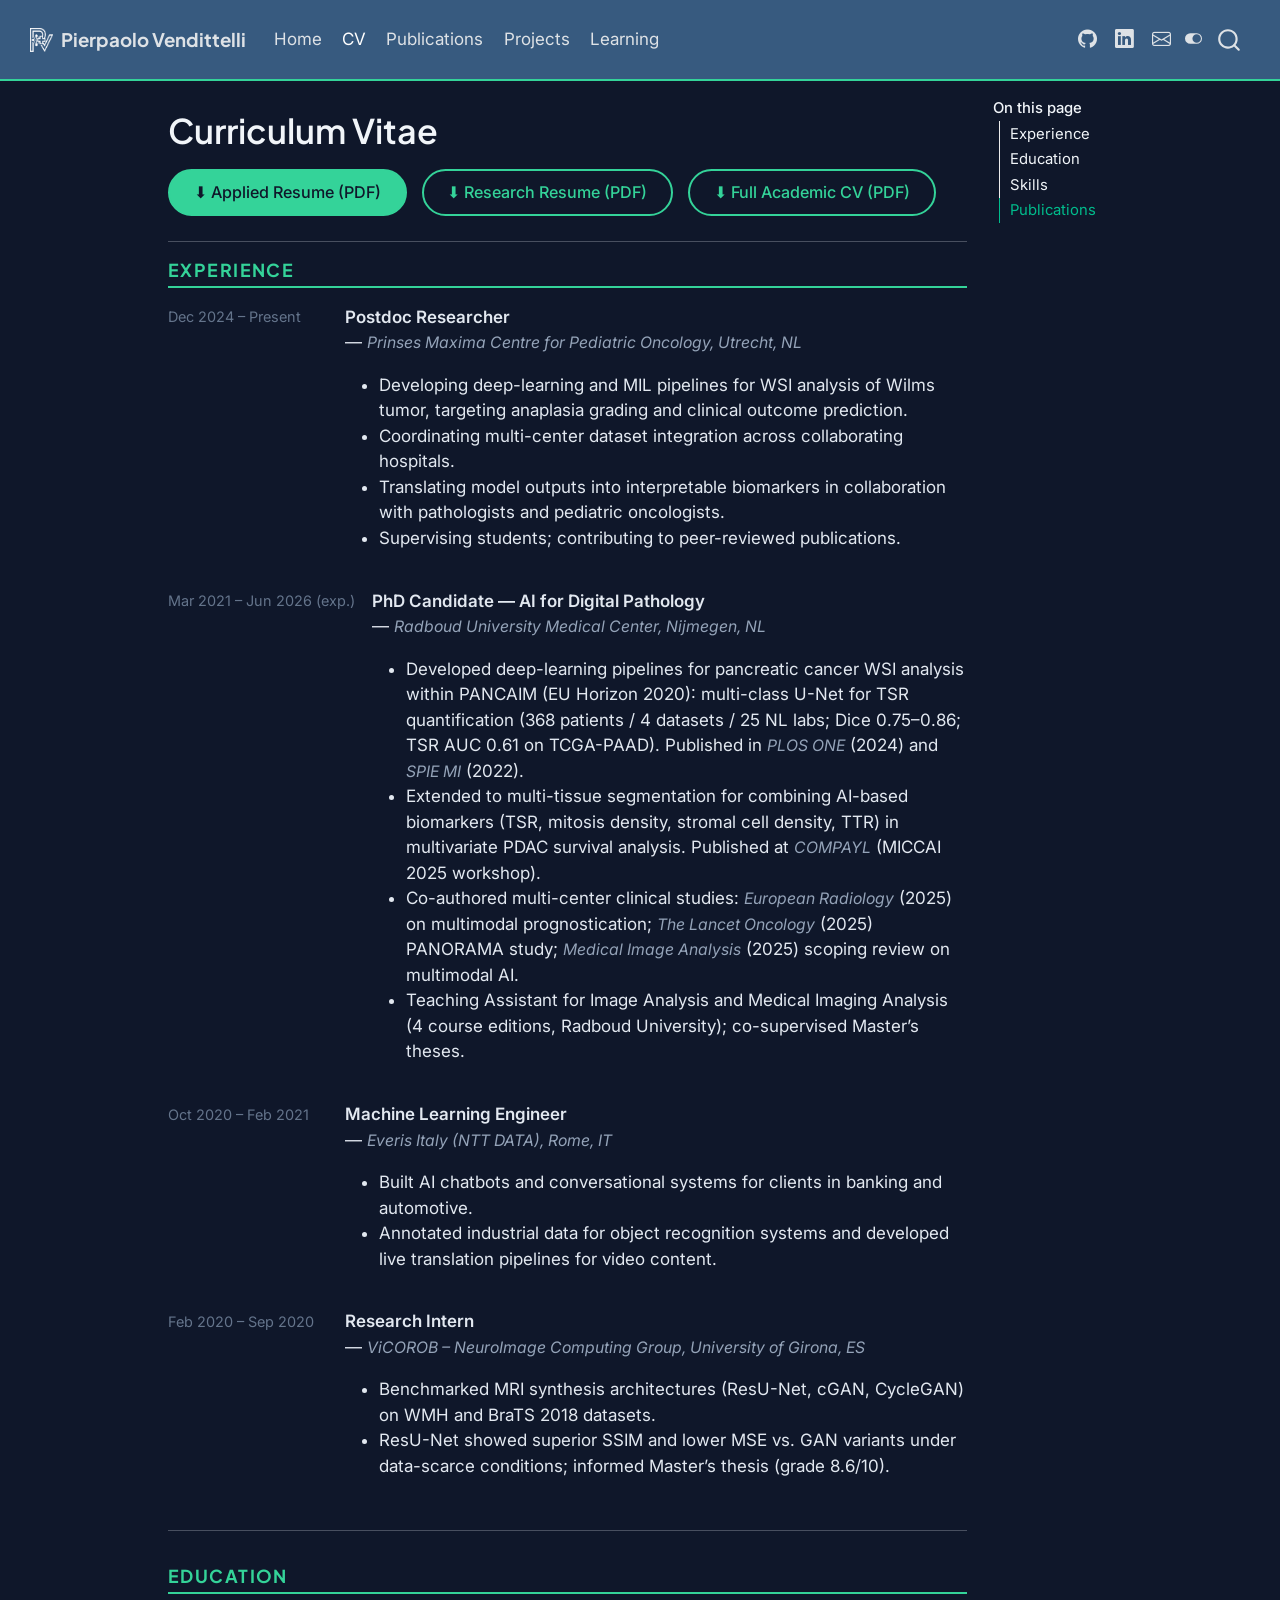
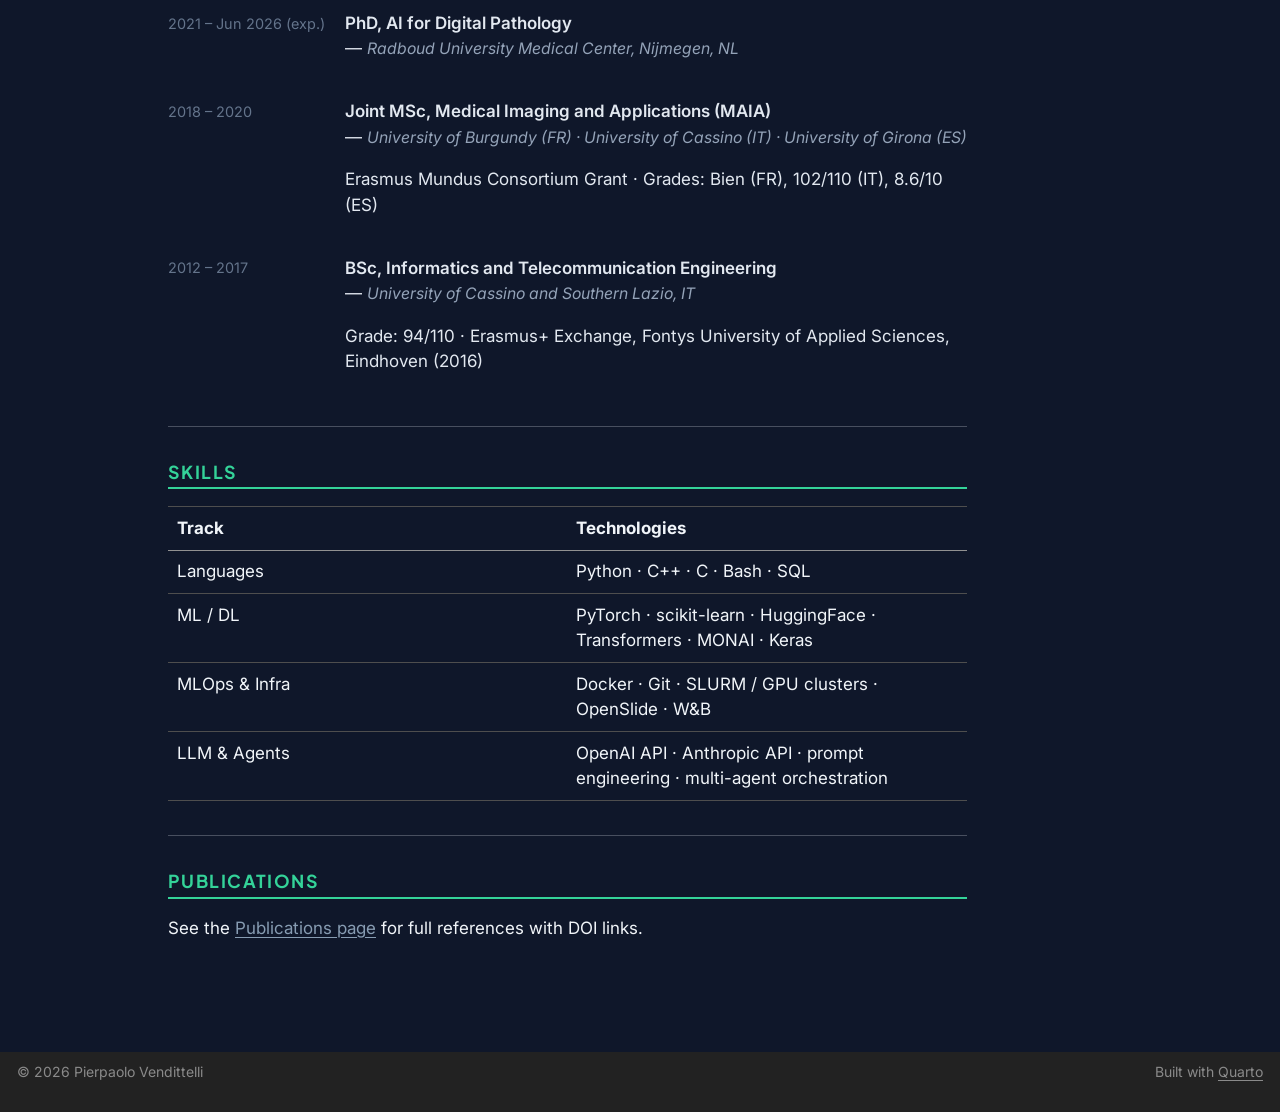
==== cv.html @ 23aa7e7b "Built site for gh-pages" ====
<!DOCTYPE html>
<html xmlns="http://www.w3.org/1999/xhtml" lang="en" xml:lang="en"><head>

<meta charset="utf-8">
<meta name="generator" content="quarto-1.9.37">

<meta name="viewport" content="width=device-width, initial-scale=1.0, user-scalable=yes">


<title>Curriculum Vitae – Pierpaolo Vendittelli</title>
<style>
/* Default styles provided by pandoc.
** See https://pandoc.org/MANUAL.html#variables-for-html for config info.
*/
code{white-space: pre-wrap;}
span.smallcaps{font-variant: small-caps;}
div.columns{display: flex; gap: min(4vw, 1.5em);}
div.column{flex: auto; overflow-x: auto;}
div.hanging-indent{margin-left: 1.5em; text-indent: -1.5em;}
ul.task-list{list-style: none;}
ul.task-list li input[type="checkbox"] {
  width: 0.8em;
  margin: 0 0.8em 0.2em -1em; /* quarto-specific, see https://github.com/quarto-dev/quarto-cli/issues/4556 */ 
  vertical-align: middle;
}
</style>


<script src="site_libs/quarto-nav/quarto-nav.js"></script>
<script src="site_libs/quarto-nav/headroom.min.js"></script>
<script src="site_libs/clipboard/clipboard.min.js"></script>
<script src="site_libs/quarto-search/autocomplete.umd.js"></script>
<script src="site_libs/quarto-search/fuse.min.js"></script>
<script src="site_libs/quarto-search/quarto-search.js"></script>
<meta name="quarto:offset" content="./">
<link href="./assets/logo.png" rel="icon" type="image/png">
<script src="site_libs/quarto-html/quarto.js" type="module"></script>
<script src="site_libs/quarto-html/tabsets/tabsets.js" type="module"></script>
<script src="site_libs/quarto-html/popper.min.js"></script>
<script src="site_libs/quarto-html/tippy.umd.min.js"></script>
<script src="site_libs/quarto-html/anchor.min.js"></script>
<link href="site_libs/quarto-html/tippy.css" rel="stylesheet">
<link href="site_libs/quarto-html/quarto-syntax-highlighting-7f8f88aac4f3542376d5c11b86a4c14d.css" rel="stylesheet" class="quarto-color-scheme" id="quarto-text-highlighting-styles">
<link href="site_libs/quarto-html/quarto-syntax-highlighting-dark-d0ae9245876894da5ac7e18953ecc5cc.css" rel="stylesheet" class="quarto-color-scheme quarto-color-alternate" id="quarto-text-highlighting-styles">
<link href="site_libs/quarto-html/quarto-syntax-highlighting-7f8f88aac4f3542376d5c11b86a4c14d.css" rel="stylesheet" class="quarto-color-scheme-extra" id="quarto-text-highlighting-styles">
<script src="site_libs/bootstrap/bootstrap.min.js"></script>
<link href="site_libs/bootstrap/bootstrap-icons.css" rel="stylesheet">
<link href="site_libs/bootstrap/bootstrap-4897d45d2f75ed4f519693be625836c5.min.css" rel="stylesheet" append-hash="true" class="quarto-color-scheme" id="quarto-bootstrap" data-mode="light">
<link href="site_libs/bootstrap/bootstrap-dark-e6ec55d50a8571276e9da61ff62941ed.min.css" rel="stylesheet" append-hash="true" class="quarto-color-scheme quarto-color-alternate" id="quarto-bootstrap" data-mode="dark">
<link href="site_libs/bootstrap/bootstrap-4897d45d2f75ed4f519693be625836c5.min.css" rel="stylesheet" append-hash="true" class="quarto-color-scheme-extra" id="quarto-bootstrap" data-mode="light">
<script id="quarto-search-options" type="application/json">{
  "location": "navbar",
  "copy-button": false,
  "collapse-after": 3,
  "panel-placement": "end",
  "type": "overlay",
  "limit": 50,
  "keyboard-shortcut": [
    "f",
    "/",
    "s"
  ],
  "show-item-context": false,
  "language": {
    "search-no-results-text": "No results",
    "search-matching-documents-text": "matching documents",
    "search-copy-link-title": "Copy link to search",
    "search-hide-matches-text": "Hide additional matches",
    "search-more-match-text": "more match in this document",
    "search-more-matches-text": "more matches in this document",
    "search-clear-button-title": "Clear",
    "search-text-placeholder": "",
    "search-detached-cancel-button-title": "Cancel",
    "search-submit-button-title": "Submit",
    "search-label": "Search"
  }
}</script>
<style>html{ scroll-behavior: smooth; }</style>
<link rel="preconnect" href="https://fonts.googleapis.com">
<link rel="preconnect" href="https://fonts.gstatic.com" crossorigin="">
<link href="https://fonts.googleapis.com/css2?family=Inter:wght@300;400;500;600&amp;family=Plus+Jakarta+Sans:wght@400;500;600;700&amp;family=Roboto+Mono:wght@400;500&amp;display=swap" rel="stylesheet">
<script>
(function () {
  var stored = localStorage.getItem('quarto-color-scheme');
  if (!stored) {
    localStorage.setItem('quarto-color-scheme', 'alternate');
  }
  if ((stored || 'alternate') === 'alternate') {
    document.documentElement.setAttribute('data-bs-theme', 'dark');
  }
})();
</script>


<link rel="stylesheet" href="styles.css">
</head>

<body class="nav-fixed quarto-light"><script id="quarto-html-before-body" type="application/javascript">
    const toggleBodyColorMode = (bsSheetEl) => {
      const mode = bsSheetEl.getAttribute("data-mode");
      const bodyEl = window.document.querySelector("body");
      if (mode === "dark") {
        bodyEl.classList.add("quarto-dark");
        bodyEl.classList.remove("quarto-light");
      } else {
        bodyEl.classList.add("quarto-light");
        bodyEl.classList.remove("quarto-dark");
      }
    }
    const toggleBodyColorPrimary = () => {
      const bsSheetEl = window.document.querySelector("link#quarto-bootstrap:not([rel=disabled-stylesheet])");
      if (bsSheetEl) {
        toggleBodyColorMode(bsSheetEl);
      }
    }
    const setColorSchemeToggle = (alternate) => {
      const toggles = window.document.querySelectorAll('.quarto-color-scheme-toggle');
      for (let i=0; i < toggles.length; i++) {
        const toggle = toggles[i];
        if (toggle) {
          if (alternate) {
            toggle.classList.add("alternate");
          } else {
            toggle.classList.remove("alternate");
          }
        }
      }
    };
    const toggleColorMode = (alternate) => {
      // Switch the stylesheets
      const primaryStylesheets = window.document.querySelectorAll('link.quarto-color-scheme:not(.quarto-color-alternate)');
      const alternateStylesheets = window.document.querySelectorAll('link.quarto-color-scheme.quarto-color-alternate');
      manageTransitions('#quarto-margin-sidebar .nav-link', false);
      if (alternate) {
        // note: dark is layered on light, we don't disable primary!
        enableStylesheet(alternateStylesheets);
        for (const sheetNode of alternateStylesheets) {
          if (sheetNode.id === "quarto-bootstrap") {
            toggleBodyColorMode(sheetNode);
          }
        }
      } else {
        disableStylesheet(alternateStylesheets);
        enableStylesheet(primaryStylesheets)
        toggleBodyColorPrimary();
      }
      manageTransitions('#quarto-margin-sidebar .nav-link', true);
      // Switch the toggles
      setColorSchemeToggle(alternate)
      // Hack to workaround the fact that safari doesn't
      // properly recolor the scrollbar when toggling (#1455)
      if (navigator.userAgent.indexOf('Safari') > 0 && navigator.userAgent.indexOf('Chrome') == -1) {
        manageTransitions("body", false);
        window.scrollTo(0, 1);
        setTimeout(() => {
          window.scrollTo(0, 0);
          manageTransitions("body", true);
        }, 40);
      }
    }
    const disableStylesheet = (stylesheets) => {
      for (let i=0; i < stylesheets.length; i++) {
        const stylesheet = stylesheets[i];
        stylesheet.rel = 'disabled-stylesheet';
      }
    }
    const enableStylesheet = (stylesheets) => {
      for (let i=0; i < stylesheets.length; i++) {
        const stylesheet = stylesheets[i];
        if(stylesheet.rel !== 'stylesheet') { // for Chrome, which will still FOUC without this check
          stylesheet.rel = 'stylesheet';
        }
      }
    }
    const manageTransitions = (selector, allowTransitions) => {
      const els = window.document.querySelectorAll(selector);
      for (let i=0; i < els.length; i++) {
        const el = els[i];
        if (allowTransitions) {
          el.classList.remove('notransition');
        } else {
          el.classList.add('notransition');
        }
      }
    }
    const isFileUrl = () => {
      return window.location.protocol === 'file:';
    }
    const hasAlternateSentinel = () => {
      let styleSentinel = getColorSchemeSentinel();
      if (styleSentinel !== null) {
        return styleSentinel === "alternate";
      } else {
        return false;
      }
    }
    const setStyleSentinel = (alternate) => {
      const value = alternate ? "alternate" : "default";
      if (!isFileUrl()) {
        window.localStorage.setItem("quarto-color-scheme", value);
      } else {
        localAlternateSentinel = value;
      }
    }
    const getColorSchemeSentinel = () => {
      if (!isFileUrl()) {
        const storageValue = window.localStorage.getItem("quarto-color-scheme");
        return storageValue != null ? storageValue : localAlternateSentinel;
      } else {
        return localAlternateSentinel;
      }
    }
    const toggleGiscusIfUsed = (isAlternate, darkModeDefault) => {
      const baseTheme = document.querySelector('#giscus-base-theme')?.value ?? 'light';
      const alternateTheme = document.querySelector('#giscus-alt-theme')?.value ?? 'dark';
      let newTheme = '';
      if(authorPrefersDark) {
        newTheme = isAlternate ? baseTheme : alternateTheme;
      } else {
        newTheme = isAlternate ? alternateTheme : baseTheme;
      }
      const changeGiscusTheme = () => {
        // From: https://github.com/giscus/giscus/issues/336
        const sendMessage = (message) => {
          const iframe = document.querySelector('iframe.giscus-frame');
          if (!iframe) return;
          iframe.contentWindow.postMessage({ giscus: message }, 'https://giscus.app');
        }
        sendMessage({
          setConfig: {
            theme: newTheme
          }
        });
      }
      const isGiscussLoaded = window.document.querySelector('iframe.giscus-frame') !== null;
      if (isGiscussLoaded) {
        changeGiscusTheme();
      }
    };
    const authorPrefersDark = false;
    const darkModeDefault = authorPrefersDark;
      document.querySelector('link#quarto-text-highlighting-styles.quarto-color-scheme-extra').rel = 'disabled-stylesheet';
      document.querySelector('link#quarto-bootstrap.quarto-color-scheme-extra').rel = 'disabled-stylesheet';
    let localAlternateSentinel = darkModeDefault ? 'alternate' : 'default';
    // Dark / light mode switch
    window.quartoToggleColorScheme = () => {
      // Read the current dark / light value
      let toAlternate = !hasAlternateSentinel();
      toggleColorMode(toAlternate);
      setStyleSentinel(toAlternate);
      toggleGiscusIfUsed(toAlternate, darkModeDefault);
      window.dispatchEvent(new Event('resize'));
    };
    // Switch to dark mode if need be
    if (hasAlternateSentinel()) {
      toggleColorMode(true);
    } else {
      toggleColorMode(false);
    }
  </script>

<div id="quarto-search-results"></div>
  <header id="quarto-header" class="headroom fixed-top">
    <nav class="navbar navbar-expand-lg " data-bs-theme="dark">
      <div class="navbar-container container-fluid">
      <div class="navbar-brand-container mx-auto">
    <a href="./index.html" class="navbar-brand navbar-brand-logo">
    <img src="./assets/logo.png" alt="" class="navbar-logo light-content">
    <img src="./assets/logo.png" alt="" class="navbar-logo dark-content">
    </a>
    <a class="navbar-brand" href="./index.html">
    <span class="navbar-title">Pierpaolo Vendittelli</span>
    </a>
  </div>
            <div id="quarto-search" class="" title="Search"></div>
          <button class="navbar-toggler" type="button" data-bs-toggle="collapse" data-bs-target="#navbarCollapse" aria-controls="navbarCollapse" role="menu" aria-expanded="false" aria-label="Toggle navigation" onclick="if (window.quartoToggleHeadroom) { window.quartoToggleHeadroom(); }">
  <span class="navbar-toggler-icon"></span>
</button>
          <div class="collapse navbar-collapse" id="navbarCollapse">
            <ul class="navbar-nav navbar-nav-scroll me-auto">
  <li class="nav-item">
    <a class="nav-link" href="./index.html"> 
<span class="menu-text">Home</span></a>
  </li>  
  <li class="nav-item">
    <a class="nav-link active" href="./cv.html" aria-current="page"> 
<span class="menu-text">CV</span></a>
  </li>  
  <li class="nav-item">
    <a class="nav-link" href="./publications.html"> 
<span class="menu-text">Publications</span></a>
  </li>  
  <li class="nav-item">
    <a class="nav-link" href="./projects.html"> 
<span class="menu-text">Projects</span></a>
  </li>  
  <li class="nav-item">
    <a class="nav-link" href="./learning.html"> 
<span class="menu-text">Learning</span></a>
  </li>  
</ul>
            <ul class="navbar-nav navbar-nav-scroll ms-auto">
  <li class="nav-item compact">
    <a class="nav-link" href="https://github.com/PierpaoloV"> <i class="bi bi-github" role="img" aria-label="GitHub">
</i> 
<span class="menu-text"></span></a>
  </li>  
  <li class="nav-item compact">
    <a class="nav-link" href="https://www.linkedin.com/in/pierpaolo-vendittelli-66258414a/"> <i class="bi bi-linkedin" role="img" aria-label="LinkedIn">
</i> 
<span class="menu-text"></span></a>
  </li>  
  <li class="nav-item compact">
    <a class="nav-link" href="mailto:pierpaolovendittelli.93@gmail.com"> <i class="bi bi-envelope" role="img" aria-label="Email">
</i> 
<span class="menu-text"></span></a>
  </li>  
</ul>
          </div> <!-- /navcollapse -->
            <div class="quarto-navbar-tools">
  <a href="" class="quarto-color-scheme-toggle quarto-navigation-tool  px-1" onclick="window.quartoToggleColorScheme(); return false;" title="Toggle dark mode"><i class="bi"></i></a>
</div>
      </div> <!-- /container-fluid -->
    </nav>
</header>
<!-- content -->
<div id="quarto-content" class="quarto-container page-columns page-rows-contents page-layout-article page-navbar">
<!-- sidebar -->
<!-- margin-sidebar -->
    <div id="quarto-margin-sidebar" class="sidebar margin-sidebar">
        <nav id="TOC" role="doc-toc" class="toc-active">
    <h2 id="toc-title">On this page</h2>
   
  <ul class="collapse">
  <li><a href="#experience" id="toc-experience" class="nav-link active" data-scroll-target="#experience">Experience</a></li>
  <li><a href="#education" id="toc-education" class="nav-link" data-scroll-target="#education">Education</a></li>
  <li><a href="#skills" id="toc-skills" class="nav-link" data-scroll-target="#skills">Skills</a></li>
  <li><a href="#publications" id="toc-publications" class="nav-link" data-scroll-target="#publications">Publications</a></li>
  </ul>
</nav>
    </div>
<!-- main -->
<main class="content" id="quarto-document-content">


<header id="title-block-header" class="quarto-title-block default">
<div class="quarto-title">
<h1 class="title">Curriculum Vitae</h1>
</div>



<div class="quarto-title-meta">

    
  
    
  </div>
  


</header>


<div style="margin-bottom:1.5rem;">
<p><a class="btn-primary-custom" href="https://github.com/PierpaoloV/cv/releases/latest/download/resume-applied.pdf" target="_blank">⬇ Applied Resume (PDF)</a> &nbsp; <a class="btn-secondary-custom" href="https://github.com/PierpaoloV/cv/releases/latest/download/resume-research.pdf" target="_blank">⬇ Research Resume (PDF)</a> &nbsp; <a class="btn-secondary-custom" href="https://github.com/PierpaoloV/cv/releases/latest/download/cv.pdf" target="_blank">⬇ Full Academic CV (PDF)</a></p>
</div>
<hr>
<section id="experience" class="level2 cv-section">
<h2 class="anchored" data-anchor-id="experience">Experience</h2>
<div class="cv-entry">
<div class="cv-date">
<p>Dec 2024 – Present</p>
</div>
<div class="cv-content">
<p><strong>Postdoc Researcher</strong> — <em>Prinses Maxima Centre for Pediatric Oncology, Utrecht, NL</em></p>
<ul>
<li>Developing deep-learning and MIL pipelines for WSI analysis of Wilms tumor, targeting anaplasia grading and clinical outcome prediction.</li>
<li>Coordinating multi-center dataset integration across collaborating hospitals.</li>
<li>Translating model outputs into interpretable biomarkers in collaboration with pathologists and pediatric oncologists.</li>
<li>Supervising students; contributing to peer-reviewed publications.</li>
</ul>
</div>
</div>
<div class="cv-entry">
<div class="cv-date">
<p>Mar 2021 – Jun 2026 (exp.)</p>
</div>
<div class="cv-content">
<p><strong>PhD Candidate — AI for Digital Pathology</strong> — <em>Radboud University Medical Center, Nijmegen, NL</em></p>
<ul>
<li>Developed deep-learning pipelines for pancreatic cancer WSI analysis within PANCAIM (EU Horizon 2020): multi-class U-Net for TSR quantification (368 patients / 4 datasets / 25 NL labs; Dice 0.75–0.86; TSR AUC 0.61 on TCGA-PAAD). Published in <em>PLOS ONE</em> (2024) and <em>SPIE MI</em> (2022).</li>
<li>Extended to multi-tissue segmentation for combining AI-based biomarkers (TSR, mitosis density, stromal cell density, TTR) in multivariate PDAC survival analysis. Published at <em>COMPAYL</em> (MICCAI 2025 workshop).</li>
<li>Co-authored multi-center clinical studies: <em>European Radiology</em> (2025) on multimodal prognostication; <em>The Lancet Oncology</em> (2025) PANORAMA study; <em>Medical Image Analysis</em> (2025) scoping review on multimodal AI.</li>
<li>Teaching Assistant for Image Analysis and Medical Imaging Analysis (4 course editions, Radboud University); co-supervised Master’s theses.</li>
</ul>
</div>
</div>
<div class="cv-entry">
<div class="cv-date">
<p>Oct 2020 – Feb 2021</p>
</div>
<div class="cv-content">
<p><strong>Machine Learning Engineer</strong> — <em>Everis Italy (NTT DATA), Rome, IT</em></p>
<ul>
<li>Built AI chatbots and conversational systems for clients in banking and automotive.</li>
<li>Annotated industrial data for object recognition systems and developed live translation pipelines for video content.</li>
</ul>
</div>
</div>
<div class="cv-entry">
<div class="cv-date">
<p>Feb 2020 – Sep 2020</p>
</div>
<div class="cv-content">
<p><strong>Research Intern</strong> — <em>ViCOROB – NeuroImage Computing Group, University of Girona, ES</em></p>
<ul>
<li>Benchmarked MRI synthesis architectures (ResU-Net, cGAN, CycleGAN) on WMH and BraTS 2018 datasets.</li>
<li>ResU-Net showed superior SSIM and lower MSE vs.&nbsp;GAN variants under data-scarce conditions; informed Master’s thesis (grade 8.6/10).</li>
</ul>
</div>
</div>
</section>
<hr>
<section id="education" class="level2 cv-section">
<h2 class="anchored" data-anchor-id="education">Education</h2>
<div class="cv-entry">
<div class="cv-date">
<p>2021 – Jun 2026 (exp.)</p>
</div>
<div class="cv-content">
<p><strong>PhD, AI for Digital Pathology</strong> — <em>Radboud University Medical Center, Nijmegen, NL</em></p>
</div>
</div>
<div class="cv-entry">
<div class="cv-date">
<p>2018 – 2020</p>
</div>
<div class="cv-content">
<p><strong>Joint MSc, Medical Imaging and Applications (MAIA)</strong> — <em>University of Burgundy (FR) · University of Cassino (IT) · University of Girona (ES)</em></p>
<p>Erasmus Mundus Consortium Grant · Grades: Bien (FR), 102/110 (IT), 8.6/10 (ES)</p>
</div>
</div>
<div class="cv-entry">
<div class="cv-date">
<p>2012 – 2017</p>
</div>
<div class="cv-content">
<p><strong>BSc, Informatics and Telecommunication Engineering</strong> — <em>University of Cassino and Southern Lazio, IT</em></p>
<p>Grade: 94/110 · Erasmus+ Exchange, Fontys University of Applied Sciences, Eindhoven (2016)</p>
</div>
</div>
</section>
<hr>
<section id="skills" class="level2 cv-section">
<h2 class="anchored" data-anchor-id="skills">Skills</h2>
<table class="caption-top table">
<colgroup>
<col style="width: 50%">
<col style="width: 50%">
</colgroup>
<thead>
<tr class="header">
<th>Track</th>
<th>Technologies</th>
</tr>
</thead>
<tbody>
<tr class="odd">
<td>Languages</td>
<td>Python · C++ · C · Bash · SQL</td>
</tr>
<tr class="even">
<td>ML / DL</td>
<td>PyTorch · scikit-learn · HuggingFace · Transformers · MONAI · Keras</td>
</tr>
<tr class="odd">
<td>MLOps &amp; Infra</td>
<td>Docker · Git · SLURM / GPU clusters · OpenSlide · W&amp;B</td>
</tr>
<tr class="even">
<td>LLM &amp; Agents</td>
<td>OpenAI API · Anthropic API · prompt engineering · multi-agent orchestration</td>
</tr>
</tbody>
</table>
</section>
<hr>
<section id="publications" class="level2 cv-section">
<h2 class="anchored" data-anchor-id="publications">Publications</h2>
<p>See the <a href="./publications.html">Publications page</a> for full references with DOI links.</p>
</section>



</main> <!-- /main -->
<script id="quarto-html-after-body" type="application/javascript">
  window.document.addEventListener("DOMContentLoaded", function (event) {
    // Ensure there is a toggle, if there isn't float one in the top right
    if (window.document.querySelector('.quarto-color-scheme-toggle') === null) {
      const a = window.document.createElement('a');
      a.classList.add('top-right');
      a.classList.add('quarto-color-scheme-toggle');
      a.href = "";
      a.onclick = function() { try { window.quartoToggleColorScheme(); } catch {} return false; };
      const i = window.document.createElement("i");
      i.classList.add('bi');
      a.appendChild(i);
      window.document.body.appendChild(a);
    }
    setColorSchemeToggle(hasAlternateSentinel())
    const icon = "";
    const anchorJS = new window.AnchorJS();
    anchorJS.options = {
      placement: 'right',
      icon: icon
    };
    anchorJS.add('.anchored');
    const isCodeAnnotation = (el) => {
      for (const clz of el.classList) {
        if (clz.startsWith('code-annotation-')) {                     
          return true;
        }
      }
      return false;
    }
    const onCopySuccess = function(e) {
      // button target
      const button = e.trigger;
      // don't keep focus
      button.blur();
      // flash "checked"
      button.classList.add('code-copy-button-checked');
      var currentTitle = button.getAttribute("title");
      button.setAttribute("title", "Copied!");
      let tooltip;
      if (window.bootstrap) {
        button.setAttribute("data-bs-toggle", "tooltip");
        button.setAttribute("data-bs-placement", "left");
        button.setAttribute("data-bs-title", "Copied!");
        tooltip = new bootstrap.Tooltip(button, 
          { trigger: "manual", 
            customClass: "code-copy-button-tooltip",
            offset: [0, -8]});
        tooltip.show();    
      }
      setTimeout(function() {
        if (tooltip) {
          tooltip.hide();
          button.removeAttribute("data-bs-title");
          button.removeAttribute("data-bs-toggle");
          button.removeAttribute("data-bs-placement");
        }
        button.setAttribute("title", currentTitle);
        button.classList.remove('code-copy-button-checked');
      }, 1000);
      // clear code selection
      e.clearSelection();
    }
    const getTextToCopy = function(trigger) {
      const outerScaffold = trigger.parentElement.cloneNode(true);
      const codeEl = outerScaffold.querySelector('code');
      for (const childEl of codeEl.children) {
        if (isCodeAnnotation(childEl)) {
          childEl.remove();
        }
      }
      return codeEl.innerText;
    }
    const clipboard = new window.ClipboardJS('.code-copy-button:not([data-in-quarto-modal])', {
      text: getTextToCopy
    });
    clipboard.on('success', onCopySuccess);
    if (window.document.getElementById('quarto-embedded-source-code-modal')) {
      const clipboardModal = new window.ClipboardJS('.code-copy-button[data-in-quarto-modal]', {
        text: getTextToCopy,
        container: window.document.getElementById('quarto-embedded-source-code-modal')
      });
      clipboardModal.on('success', onCopySuccess);
    }
      var localhostRegex = new RegExp(/^(?:http|https):\/\/localhost\:?[0-9]*\//);
      var mailtoRegex = new RegExp(/^mailto:/);
        var filterRegex = new RegExp("https:\/\/PierpaoloV\.github\.io\/");
      var isInternal = (href) => {
          return filterRegex.test(href) || localhostRegex.test(href) || mailtoRegex.test(href);
      }
      // Inspect non-navigation links and adorn them if external
     var links = window.document.querySelectorAll('a[href]:not(.nav-link):not(.navbar-brand):not(.toc-action):not(.sidebar-link):not(.sidebar-item-toggle):not(.pagination-link):not(.no-external):not([aria-hidden]):not(.dropdown-item):not(.quarto-navigation-tool):not(.about-link)');
      for (var i=0; i<links.length; i++) {
        const link = links[i];
        if (!isInternal(link.href)) {
          // undo the damage that might have been done by quarto-nav.js in the case of
          // links that we want to consider external
          if (link.dataset.originalHref !== undefined) {
            link.href = link.dataset.originalHref;
          }
            // target, if specified
            link.setAttribute("target", "_blank");
            if (link.getAttribute("rel") === null) {
              link.setAttribute("rel", "noopener");
            }
        }
      }
    function tippyHover(el, contentFn, onTriggerFn, onUntriggerFn) {
      const config = {
        allowHTML: true,
        maxWidth: 500,
        delay: 100,
        arrow: false,
        appendTo: function(el) {
            return el.parentElement;
        },
        interactive: true,
        interactiveBorder: 10,
        theme: 'quarto',
        placement: 'bottom-start',
      };
      if (contentFn) {
        config.content = contentFn;
      }
      if (onTriggerFn) {
        config.onTrigger = onTriggerFn;
      }
      if (onUntriggerFn) {
        config.onUntrigger = onUntriggerFn;
      }
      window.tippy(el, config); 
    }
    const noterefs = window.document.querySelectorAll('a[role="doc-noteref"]');
    for (var i=0; i<noterefs.length; i++) {
      const ref = noterefs[i];
      tippyHover(ref, function() {
        // use id or data attribute instead here
        let href = ref.getAttribute('data-footnote-href') || ref.getAttribute('href');
        try { href = new URL(href).hash; } catch {}
        const id = href.replace(/^#\/?/, "");
        const note = window.document.getElementById(id);
        if (note) {
          return note.innerHTML;
        } else {
          return "";
        }
      });
    }
    const xrefs = window.document.querySelectorAll('a.quarto-xref');
    const processXRef = (id, note) => {
      // Strip column container classes
      const stripColumnClz = (el) => {
        el.classList.remove("page-full", "page-columns");
        if (el.children) {
          for (const child of el.children) {
            stripColumnClz(child);
          }
        }
      }
      stripColumnClz(note)
      if (id === null || id.startsWith('sec-')) {
        // Special case sections, only their first couple elements
        const container = document.createElement("div");
        if (note.children && note.children.length > 2) {
          container.appendChild(note.children[0].cloneNode(true));
          for (let i = 1; i < note.children.length; i++) {
            const child = note.children[i];
            if (child.tagName === "P" && child.innerText === "") {
              continue;
            } else {
              container.appendChild(child.cloneNode(true));
              break;
            }
          }
          if (window.Quarto?.typesetMath) {
            window.Quarto.typesetMath(container);
          }
          return container.innerHTML
        } else {
          if (window.Quarto?.typesetMath) {
            window.Quarto.typesetMath(note);
          }
          return note.innerHTML;
        }
      } else {
        // Remove any anchor links if they are present
        const anchorLink = note.querySelector('a.anchorjs-link');
        if (anchorLink) {
          anchorLink.remove();
        }
        if (window.Quarto?.typesetMath) {
          window.Quarto.typesetMath(note);
        }
        if (note.classList.contains("callout")) {
          return note.outerHTML;
        } else {
          return note.innerHTML;
        }
      }
    }
    for (var i=0; i<xrefs.length; i++) {
      const xref = xrefs[i];
      tippyHover(xref, undefined, function(instance) {
        instance.disable();
        let url = xref.getAttribute('href');
        let hash = undefined; 
        if (url.startsWith('#')) {
          hash = url;
        } else {
          try { hash = new URL(url).hash; } catch {}
        }
        if (hash) {
          const id = hash.replace(/^#\/?/, "");
          const note = window.document.getElementById(id);
          if (note !== null) {
            try {
              const html = processXRef(id, note.cloneNode(true));
              instance.setContent(html);
            } finally {
              instance.enable();
              instance.show();
            }
          } else {
            // See if we can fetch this
            fetch(url.split('#')[0])
            .then(res => res.text())
            .then(html => {
              const parser = new DOMParser();
              const htmlDoc = parser.parseFromString(html, "text/html");
              const note = htmlDoc.getElementById(id);
              if (note !== null) {
                const html = processXRef(id, note);
                instance.setContent(html);
              } 
            }).finally(() => {
              instance.enable();
              instance.show();
            });
          }
        } else {
          // See if we can fetch a full url (with no hash to target)
          // This is a special case and we should probably do some content thinning / targeting
          fetch(url)
          .then(res => res.text())
          .then(html => {
            const parser = new DOMParser();
            const htmlDoc = parser.parseFromString(html, "text/html");
            const note = htmlDoc.querySelector('main.content');
            if (note !== null) {
              // This should only happen for chapter cross references
              // (since there is no id in the URL)
              // remove the first header
              if (note.children.length > 0 && note.children[0].tagName === "HEADER") {
                note.children[0].remove();
              }
              const html = processXRef(null, note);
              instance.setContent(html);
            } 
          }).finally(() => {
            instance.enable();
            instance.show();
          });
        }
      }, function(instance) {
      });
    }
        let selectedAnnoteEl;
        const selectorForAnnotation = ( cell, annotation) => {
          let cellAttr = 'data-code-cell="' + cell + '"';
          let lineAttr = 'data-code-annotation="' +  annotation + '"';
          const selector = 'span[' + cellAttr + '][' + lineAttr + ']';
          return selector;
        }
        const selectCodeLines = (annoteEl) => {
          const doc = window.document;
          const targetCell = annoteEl.getAttribute("data-target-cell");
          const targetAnnotation = annoteEl.getAttribute("data-target-annotation");
          const annoteSpan = window.document.querySelector(selectorForAnnotation(targetCell, targetAnnotation));
          const lines = annoteSpan.getAttribute("data-code-lines").split(",");
          const lineIds = lines.map((line) => {
            return targetCell + "-" + line;
          })
          let top = null;
          let height = null;
          let parent = null;
          if (lineIds.length > 0) {
              //compute the position of the single el (top and bottom and make a div)
              const el = window.document.getElementById(lineIds[0]);
              top = el.offsetTop;
              height = el.offsetHeight;
              parent = el.parentElement.parentElement;
            if (lineIds.length > 1) {
              const lastEl = window.document.getElementById(lineIds[lineIds.length - 1]);
              const bottom = lastEl.offsetTop + lastEl.offsetHeight;
              height = bottom - top;
            }
            if (top !== null && height !== null && parent !== null) {
              // cook up a div (if necessary) and position it 
              let div = window.document.getElementById("code-annotation-line-highlight");
              if (div === null) {
                div = window.document.createElement("div");
                div.setAttribute("id", "code-annotation-line-highlight");
                div.style.position = 'absolute';
                parent.appendChild(div);
              }
              div.style.top = top - 2 + "px";
              div.style.height = height + 4 + "px";
              div.style.left = 0;
              let gutterDiv = window.document.getElementById("code-annotation-line-highlight-gutter");
              if (gutterDiv === null) {
                gutterDiv = window.document.createElement("div");
                gutterDiv.setAttribute("id", "code-annotation-line-highlight-gutter");
                gutterDiv.style.position = 'absolute';
                const codeCell = window.document.getElementById(targetCell);
                const gutter = codeCell.querySelector('.code-annotation-gutter');
                gutter.appendChild(gutterDiv);
              }
              gutterDiv.style.top = top - 2 + "px";
              gutterDiv.style.height = height + 4 + "px";
            }
            selectedAnnoteEl = annoteEl;
          }
        };
        const unselectCodeLines = () => {
          const elementsIds = ["code-annotation-line-highlight", "code-annotation-line-highlight-gutter"];
          elementsIds.forEach((elId) => {
            const div = window.document.getElementById(elId);
            if (div) {
              div.remove();
            }
          });
          selectedAnnoteEl = undefined;
        };
          // Handle positioning of the toggle
      window.addEventListener(
        "resize",
        throttle(() => {
          elRect = undefined;
          if (selectedAnnoteEl) {
            selectCodeLines(selectedAnnoteEl);
          }
        }, 10)
      );
      function throttle(fn, ms) {
      let throttle = false;
      let timer;
        return (...args) => {
          if(!throttle) { // first call gets through
              fn.apply(this, args);
              throttle = true;
          } else { // all the others get throttled
              if(timer) clearTimeout(timer); // cancel #2
              timer = setTimeout(() => {
                fn.apply(this, args);
                timer = throttle = false;
              }, ms);
          }
        };
      }
        // Attach click handler to the DT
        const annoteDls = window.document.querySelectorAll('dt[data-target-cell]');
        for (const annoteDlNode of annoteDls) {
          annoteDlNode.addEventListener('click', (event) => {
            const clickedEl = event.target;
            if (clickedEl !== selectedAnnoteEl) {
              unselectCodeLines();
              const activeEl = window.document.querySelector('dt[data-target-cell].code-annotation-active');
              if (activeEl) {
                activeEl.classList.remove('code-annotation-active');
              }
              selectCodeLines(clickedEl);
              clickedEl.classList.add('code-annotation-active');
            } else {
              // Unselect the line
              unselectCodeLines();
              clickedEl.classList.remove('code-annotation-active');
            }
          });
        }
    const findCites = (el) => {
      const parentEl = el.parentElement;
      if (parentEl) {
        const cites = parentEl.dataset.cites;
        if (cites) {
          return {
            el,
            cites: cites.split(' ')
          };
        } else {
          return findCites(el.parentElement)
        }
      } else {
        return undefined;
      }
    };
    var bibliorefs = window.document.querySelectorAll('a[role="doc-biblioref"]');
    for (var i=0; i<bibliorefs.length; i++) {
      const ref = bibliorefs[i];
      const citeInfo = findCites(ref);
      if (citeInfo) {
        tippyHover(citeInfo.el, function() {
          var popup = window.document.createElement('div');
          citeInfo.cites.forEach(function(cite) {
            var citeDiv = window.document.createElement('div');
            citeDiv.classList.add('hanging-indent');
            citeDiv.classList.add('csl-entry');
            var biblioDiv = window.document.getElementById('ref-' + cite);
            if (biblioDiv) {
              citeDiv.innerHTML = biblioDiv.innerHTML;
            }
            popup.appendChild(citeDiv);
          });
          return popup.innerHTML;
        });
      }
    }
  });
  </script>
</div> <!-- /content -->
<footer class="footer">
  <div class="nav-footer">
    <div class="nav-footer-left">
<p>© 2026 Pierpaolo Vendittelli</p>
</div>   
    <div class="nav-footer-center">
      &nbsp;
    </div>
    <div class="nav-footer-right">
<p>Built with <a href="https://quarto.org">Quarto</a></p>
</div>
  </div>
</footer>




<script src="site_libs/quarto-html/zenscroll-min.js"></script>
</body></html>
---- site_libs/quarto-html/tippy.css ----
.tippy-box[data-animation=fade][data-state=hidden]{opacity:0}[data-tippy-root]{max-width:calc(100vw - 10px)}.tippy-box{position:relative;background-color:#333;color:#fff;border-radius:4px;font-size:14px;line-height:1.4;white-space:normal;outline:0;transition-property:transform,visibility,opacity}.tippy-box[data-placement^=top]>.tippy-arrow{bottom:0}.tippy-box[data-placement^=top]>.tippy-arrow:before{bottom:-7px;left:0;border-width:8px 8px 0;border-top-color:initial;transform-origin:center top}.tippy-box[data-placement^=bottom]>.tippy-arrow{top:0}.tippy-box[data-placement^=bottom]>.tippy-arrow:before{top:-7px;left:0;border-width:0 8px 8px;border-bottom-color:initial;transform-origin:center bottom}.tippy-box[data-placement^=left]>.tippy-arrow{right:0}.tippy-box[data-placement^=left]>.tippy-arrow:before{border-width:8px 0 8px 8px;border-left-color:initial;right:-7px;transform-origin:center left}.tippy-box[data-placement^=right]>.tippy-arrow{left:0}.tippy-box[data-placement^=right]>.tippy-arrow:before{left:-7px;border-width:8px 8px 8px 0;border-right-color:initial;transform-origin:center right}.tippy-box[data-inertia][data-state=visible]{transition-timing-function:cubic-bezier(.54,1.5,.38,1.11)}.tippy-arrow{width:16px;height:16px;color:#333}.tippy-arrow:before{content:"";position:absolute;border-color:transparent;border-style:solid}.tippy-content{position:relative;padding:5px 9px;z-index:1}
---- site_libs/quarto-html/quarto-syntax-highlighting-7f8f88aac4f3542376d5c11b86a4c14d.css ----
/* quarto syntax highlight colors */
:root {
  --quarto-hl-ot-color: #003B4F;
  --quarto-hl-at-color: #657422;
  --quarto-hl-ss-color: #20794D;
  --quarto-hl-an-color: #5E5E5E;
  --quarto-hl-fu-color: #4758AB;
  --quarto-hl-st-color: #20794D;
  --quarto-hl-cf-color: #003B4F;
  --quarto-hl-op-color: #5E5E5E;
  --quarto-hl-er-color: #AD0000;
  --quarto-hl-bn-color: #AD0000;
  --quarto-hl-al-color: #AD0000;
  --quarto-hl-va-color: #111111;
  --quarto-hl-bu-color: inherit;
  --quarto-hl-ex-color: inherit;
  --quarto-hl-pp-color: #AD0000;
  --quarto-hl-in-color: #5E5E5E;
  --quarto-hl-vs-color: #20794D;
  --quarto-hl-wa-color: #5E5E5E;
  --quarto-hl-do-color: #5E5E5E;
  --quarto-hl-im-color: #00769E;
  --quarto-hl-ch-color: #20794D;
  --quarto-hl-dt-color: #AD0000;
  --quarto-hl-fl-color: #AD0000;
  --quarto-hl-co-color: #5E5E5E;
  --quarto-hl-cv-color: #5E5E5E;
  --quarto-hl-cn-color: #8f5902;
  --quarto-hl-sc-color: #5E5E5E;
  --quarto-hl-dv-color: #AD0000;
  --quarto-hl-kw-color: #003B4F;
}

/* other quarto variables */
:root {
  --quarto-font-monospace: SFMono-Regular, Menlo, Monaco, Consolas, "Liberation Mono", "Courier New", monospace;
}

/* syntax highlight based on Pandoc's rules */
pre > code.sourceCode > span {
  color: #003B4F;
}

code.sourceCode > span {
  color: #003B4F;
}

div.sourceCode,
div.sourceCode pre.sourceCode {
  color: #003B4F;
}

/* Normal */
code span {
  color: #003B4F;
}

/* Alert */
code span.al {
  color: #AD0000;
  font-style: inherit;
}

/* Annotation */
code span.an {
  color: #5E5E5E;
  font-style: inherit;
}

/* Attribute */
code span.at {
  color: #657422;
  font-style: inherit;
}

/* BaseN */
code span.bn {
  color: #AD0000;
  font-style: inherit;
}

/* BuiltIn */
code span.bu {
  font-style: inherit;
}

/* ControlFlow */
code span.cf {
  color: #003B4F;
  font-weight: bold;
  font-style: inherit;
}

/* Char */
code span.ch {
  color: #20794D;
  font-style: inherit;
}

/* Constant */
code span.cn {
  color: #8f5902;
  font-style: inherit;
}

/* Comment */
code span.co {
  color: #5E5E5E;
  font-style: inherit;
}

/* CommentVar */
code span.cv {
  color: #5E5E5E;
  font-style: italic;
}

/* Documentation */
code span.do {
  color: #5E5E5E;
  font-style: italic;
}

/* DataType */
code span.dt {
  color: #AD0000;
  font-style: inherit;
}

/* DecVal */
code span.dv {
  color: #AD0000;
  font-style: inherit;
}

/* Error */
code span.er {
  color: #AD0000;
  font-style: inherit;
}

/* Extension */
code span.ex {
  font-style: inherit;
}

/* Float */
code span.fl {
  color: #AD0000;
  font-style: inherit;
}

/* Function */
code span.fu {
  color: #4758AB;
  font-style: inherit;
}

/* Import */
code span.im {
  color: #00769E;
  font-style: inherit;
}

/* Information */
code span.in {
  color: #5E5E5E;
  font-style: inherit;
}

/* Keyword */
code span.kw {
  color: #003B4F;
  font-weight: bold;
  font-style: inherit;
}

/* Operator */
code span.op {
  color: #5E5E5E;
  font-style: inherit;
}

/* Other */
code span.ot {
  color: #003B4F;
  font-style: inherit;
}

/* Preprocessor */
code span.pp {
  color: #AD0000;
  font-style: inherit;
}

/* SpecialChar */
code span.sc {
  color: #5E5E5E;
  font-style: inherit;
}

/* SpecialString */
code span.ss {
  color: #20794D;
  font-style: inherit;
}

/* String */
code span.st {
  color: #20794D;
  font-style: inherit;
}

/* Variable */
code span.va {
  color: #111111;
  font-style: inherit;
}

/* VerbatimString */
code span.vs {
  color: #20794D;
  font-style: inherit;
}

/* Warning */
code span.wa {
  color: #5E5E5E;
  font-style: italic;
}

.prevent-inlining {
  content: "</";
}

/*# sourceMappingURL=789ad8cd35626ba772517505b42a116e.css.map */
---- site_libs/quarto-html/quarto-syntax-highlighting-dark-d0ae9245876894da5ac7e18953ecc5cc.css ----
/* quarto syntax highlight colors */
:root {
  --quarto-hl-al-color: #f07178;
  --quarto-hl-an-color: #d4d0ab;
  --quarto-hl-at-color: #00e0e0;
  --quarto-hl-bn-color: #d4d0ab;
  --quarto-hl-bu-color: #abe338;
  --quarto-hl-ch-color: #abe338;
  --quarto-hl-co-color: #f8f8f2;
  --quarto-hl-cv-color: #ffd700;
  --quarto-hl-cn-color: #ffd700;
  --quarto-hl-cf-color: #ffa07a;
  --quarto-hl-dt-color: #ffa07a;
  --quarto-hl-dv-color: #d4d0ab;
  --quarto-hl-do-color: #f8f8f2;
  --quarto-hl-er-color: #f07178;
  --quarto-hl-ex-color: #00e0e0;
  --quarto-hl-fl-color: #d4d0ab;
  --quarto-hl-fu-color: #ffa07a;
  --quarto-hl-im-color: #abe338;
  --quarto-hl-in-color: #d4d0ab;
  --quarto-hl-kw-color: #ffa07a;
  --quarto-hl-op-color: #ffa07a;
  --quarto-hl-ot-color: #00e0e0;
  --quarto-hl-pp-color: #dcc6e0;
  --quarto-hl-re-color: #00e0e0;
  --quarto-hl-sc-color: #abe338;
  --quarto-hl-ss-color: #abe338;
  --quarto-hl-st-color: #abe338;
  --quarto-hl-va-color: #00e0e0;
  --quarto-hl-vs-color: #abe338;
  --quarto-hl-wa-color: #dcc6e0;
}

/* other quarto variables */
:root {
  --quarto-font-monospace: SFMono-Regular, Menlo, Monaco, Consolas, "Liberation Mono", "Courier New", monospace;
}

/* syntax highlight based on Pandoc's rules */
pre > code.sourceCode > span {
  color: #f8f8f2;
}

code.sourceCode > span {
  color: #f8f8f2;
}

div.sourceCode,
div.sourceCode pre.sourceCode {
  color: #f8f8f2;
}

/* Normal */
code span {
  color: #f8f8f2;
}

/* Alert */
code span.al {
  color: #f07178;
}

/* Annotation */
code span.an {
  color: #d4d0ab;
}

/* Attribute */
code span.at {
  color: #00e0e0;
}

/* BaseN */
code span.bn {
  color: #d4d0ab;
}

/* BuiltIn */
code span.bu {
  color: #abe338;
}

/* ControlFlow */
code span.cf {
  font-weight: bold;
  color: #ffa07a;
}

/* Char */
code span.ch {
  color: #abe338;
}

/* Constant */
code span.cn {
  color: #ffd700;
}

/* Comment */
code span.co {
  font-style: italic;
  color: #f8f8f2;
}

/* CommentVar */
code span.cv {
  color: #ffd700;
}

/* Documentation */
code span.do {
  color: #f8f8f2;
}

/* DataType */
code span.dt {
  color: #ffa07a;
}

/* DecVal */
code span.dv {
  color: #d4d0ab;
}

/* Error */
code span.er {
  color: #f07178;
  text-decoration: underline;
}

/* Extension */
code span.ex {
  font-weight: bold;
  color: #00e0e0;
}

/* Float */
code span.fl {
  color: #d4d0ab;
}

/* Function */
code span.fu {
  color: #ffa07a;
}

/* Import */
code span.im {
  color: #abe338;
}

/* Information */
code span.in {
  color: #d4d0ab;
}

/* Keyword */
code span.kw {
  font-weight: bold;
  color: #ffa07a;
}

/* Operator */
code span.op {
  color: #ffa07a;
}

/* Other */
code span.ot {
  color: #00e0e0;
}

/* Preprocessor */
code span.pp {
  color: #dcc6e0;
}

/* RegionMarker */
code span.re {
  background-color: #f8f8f2;
  color: #00e0e0;
}

/* SpecialChar */
code span.sc {
  color: #abe338;
}

/* SpecialString */
code span.ss {
  color: #abe338;
}

/* String */
code span.st {
  color: #abe338;
}

/* Variable */
code span.va {
  color: #00e0e0;
}

/* VerbatimString */
code span.vs {
  color: #abe338;
}

/* Warning */
code span.wa {
  color: #dcc6e0;
}

.prevent-inlining {
  content: "</";
}

/*# sourceMappingURL=e2dac9153eaf3c552d5043f9565d03d7.css.map */
---- site_libs/quarto-html/quarto-syntax-highlighting-7f8f88aac4f3542376d5c11b86a4c14d.css ----
/* quarto syntax highlight colors */
:root {
  --quarto-hl-ot-color: #003B4F;
  --quarto-hl-at-color: #657422;
  --quarto-hl-ss-color: #20794D;
  --quarto-hl-an-color: #5E5E5E;
  --quarto-hl-fu-color: #4758AB;
  --quarto-hl-st-color: #20794D;
  --quarto-hl-cf-color: #003B4F;
  --quarto-hl-op-color: #5E5E5E;
  --quarto-hl-er-color: #AD0000;
  --quarto-hl-bn-color: #AD0000;
  --quarto-hl-al-color: #AD0000;
  --quarto-hl-va-color: #111111;
  --quarto-hl-bu-color: inherit;
  --quarto-hl-ex-color: inherit;
  --quarto-hl-pp-color: #AD0000;
  --quarto-hl-in-color: #5E5E5E;
  --quarto-hl-vs-color: #20794D;
  --quarto-hl-wa-color: #5E5E5E;
  --quarto-hl-do-color: #5E5E5E;
  --quarto-hl-im-color: #00769E;
  --quarto-hl-ch-color: #20794D;
  --quarto-hl-dt-color: #AD0000;
  --quarto-hl-fl-color: #AD0000;
  --quarto-hl-co-color: #5E5E5E;
  --quarto-hl-cv-color: #5E5E5E;
  --quarto-hl-cn-color: #8f5902;
  --quarto-hl-sc-color: #5E5E5E;
  --quarto-hl-dv-color: #AD0000;
  --quarto-hl-kw-color: #003B4F;
}

/* other quarto variables */
:root {
  --quarto-font-monospace: SFMono-Regular, Menlo, Monaco, Consolas, "Liberation Mono", "Courier New", monospace;
}

/* syntax highlight based on Pandoc's rules */
pre > code.sourceCode > span {
  color: #003B4F;
}

code.sourceCode > span {
  color: #003B4F;
}

div.sourceCode,
div.sourceCode pre.sourceCode {
  color: #003B4F;
}

/* Normal */
code span {
  color: #003B4F;
}

/* Alert */
code span.al {
  color: #AD0000;
  font-style: inherit;
}

/* Annotation */
code span.an {
  color: #5E5E5E;
  font-style: inherit;
}

/* Attribute */
code span.at {
  color: #657422;
  font-style: inherit;
}

/* BaseN */
code span.bn {
  color: #AD0000;
  font-style: inherit;
}

/* BuiltIn */
code span.bu {
  font-style: inherit;
}

/* ControlFlow */
code span.cf {
  color: #003B4F;
  font-weight: bold;
  font-style: inherit;
}

/* Char */
code span.ch {
  color: #20794D;
  font-style: inherit;
}

/* Constant */
code span.cn {
  color: #8f5902;
  font-style: inherit;
}

/* Comment */
code span.co {
  color: #5E5E5E;
  font-style: inherit;
}

/* CommentVar */
code span.cv {
  color: #5E5E5E;
  font-style: italic;
}

/* Documentation */
code span.do {
  color: #5E5E5E;
  font-style: italic;
}

/* DataType */
code span.dt {
  color: #AD0000;
  font-style: inherit;
}

/* DecVal */
code span.dv {
  color: #AD0000;
  font-style: inherit;
}

/* Error */
code span.er {
  color: #AD0000;
  font-style: inherit;
}

/* Extension */
code span.ex {
  font-style: inherit;
}

/* Float */
code span.fl {
  color: #AD0000;
  font-style: inherit;
}

/* Function */
code span.fu {
  color: #4758AB;
  font-style: inherit;
}

/* Import */
code span.im {
  color: #00769E;
  font-style: inherit;
}

/* Information */
code span.in {
  color: #5E5E5E;
  font-style: inherit;
}

/* Keyword */
code span.kw {
  color: #003B4F;
  font-weight: bold;
  font-style: inherit;
}

/* Operator */
code span.op {
  color: #5E5E5E;
  font-style: inherit;
}

/* Other */
code span.ot {
  color: #003B4F;
  font-style: inherit;
}

/* Preprocessor */
code span.pp {
  color: #AD0000;
  font-style: inherit;
}

/* SpecialChar */
code span.sc {
  color: #5E5E5E;
  font-style: inherit;
}

/* SpecialString */
code span.ss {
  color: #20794D;
  font-style: inherit;
}

/* String */
code span.st {
  color: #20794D;
  font-style: inherit;
}

/* Variable */
code span.va {
  color: #111111;
  font-style: inherit;
}

/* VerbatimString */
code span.vs {
  color: #20794D;
  font-style: inherit;
}

/* Warning */
code span.wa {
  color: #5E5E5E;
  font-style: italic;
}

.prevent-inlining {
  content: "</";
}

/*# sourceMappingURL=789ad8cd35626ba772517505b42a116e.css.map */
---- styles.css ----
/* ─── Base typography ─────────────────────────────────────────────────────── */

body {
  font-family: 'Inter', sans-serif;
  font-weight: 400;
  color: #1e293b;
  overflow-x: hidden;
}

h1, h2, h3, h4, h5, h6 {
  font-family: 'Plus Jakarta Sans', sans-serif;
  font-weight: 600;
}

/* ─── Navbar ──────────────────────────────────────────────────────────────── */

.navbar {
  border-bottom: 2px solid #059669;
}

.navbar-brand {
  font-family: 'Plus Jakarta Sans', sans-serif;
  font-weight: 700;
  font-size: 1.1rem;
}

/* ─── Hero ────────────────────────────────────────────────────────────────── */

.hero {
  padding: 4rem 0 3rem;
  border-bottom: 1px solid #e2e8f0;
}

.hero h1 {
  font-size: 2.4rem;
  font-weight: 700;
  margin-bottom: 0.3rem;
  /* Static gradient on name */
  background: linear-gradient(135deg, #059669 0%, #0ea5e9 100%);
  -webkit-background-clip: text;
  -webkit-text-fill-color: transparent;
  background-clip: text;
  color: #059669; /* fallback for browsers without background-clip:text */
}

.hero .subtitle {
  font-size: 1.15rem;
  color: #059669;
  font-weight: 500;
  margin-bottom: 1rem;
}

.hero .location {
  color: #64748b;
  font-size: 0.95rem;
  margin-bottom: 1.5rem;
}

.hero p {
  font-size: 1.05rem;
  line-height: 1.75;
  max-width: 640px;
  color: #374151;
}

/* ─── Profile photo ───────────────────────────────────────────────────────── */

.profile-photo {
  width: 180px;
  height: 180px;
  border-radius: 50%;
  object-fit: cover;
  border: 3px solid #059669;
  box-shadow: 0 0 0 6px rgba(5, 150, 105, 0.12), 0 8px 24px rgba(0,0,0,0.1);
  display: block;
  margin: 0 auto;
  transition: transform 0.3s ease, box-shadow 0.3s ease;
}

.profile-photo:hover {
  transform: scale(1.04);
  box-shadow: 0 0 0 8px rgba(5, 150, 105, 0.2), 0 12px 32px rgba(0,0,0,0.15);
}

/* ─── CTA buttons (pill shape) ────────────────────────────────────────────── */

.cta-buttons {
  margin-top: 1.5rem;
  display: flex;
  gap: 0.75rem;
  flex-wrap: wrap;
}

.btn-primary-custom {
  background-color: #059669;
  color: white;
  padding: 0.55rem 1.4rem;
  border-radius: 999px;
  text-decoration: none;
  font-weight: 500;
  font-size: 0.95rem;
  border: 2px solid #059669;
  transition: all 0.2s ease;
  display: inline-block;
}

.btn-primary-custom:hover {
  background-color: #047857;
  border-color: #047857;
  color: white;
  text-decoration: none;
  transform: translateY(-2px);
  box-shadow: 0 6px 16px rgba(5, 150, 105, 0.35);
}

.btn-secondary-custom {
  background-color: transparent;
  color: #059669;
  padding: 0.55rem 1.4rem;
  border-radius: 999px;
  text-decoration: none;
  font-weight: 500;
  font-size: 0.95rem;
  border: 2px solid #059669;
  transition: all 0.2s ease;
  display: inline-block;
}

.btn-secondary-custom:hover {
  background-color: #059669;
  color: white;
  text-decoration: none;
  transform: translateY(-2px);
  box-shadow: 0 6px 16px rgba(5, 150, 105, 0.35);
}

/* ─── Section cards ───────────────────────────────────────────────────────── */

.section-card {
  background: #f8fafc;
  border-left: 4px solid #059669;
  border-radius: 10px;
  padding: 1.25rem 1.5rem;
  margin-bottom: 1.5rem;
  height: 100%;
  transition: transform 0.2s ease, box-shadow 0.2s ease;
}

.section-card:hover {
  transform: translateY(-3px);
  box-shadow: 0 8px 24px rgba(0,0,0,0.08);
}

.section-card h3 {
  margin-top: 0;
  font-size: 1.05rem;
  color: #059669;
}

/* ─── Skill badges ────────────────────────────────────────────────────────── */

.skill-badge {
  display: inline-block;
  background: #d1fae5;
  color: #065f46;
  border-radius: 6px;
  padding: 0.2rem 0.65rem;
  font-size: 0.82rem;
  font-family: 'Roboto Mono', monospace;
  font-weight: 500;
  margin: 0.2rem;
}

/* ─── Publication / project entries ──────────────────────────────────────── */

.pub-entry {
  border-bottom: 1px solid #e2e8f0;
  padding: 1.25rem 0;
}

.pub-entry:last-child {
  border-bottom: none;
}

.pub-venue {
  font-size: 0.82rem;
  color: #64748b;
  font-weight: 600;
  text-transform: uppercase;
  letter-spacing: 0.06em;
}

.pub-title {
  font-size: 1.05rem;
  font-weight: 600;
  margin: 0.3rem 0;
  color: #1e293b;
}

.pub-meta {
  font-size: 0.9rem;
  color: #475569;
  line-height: 1.6;
}

/* ─── CV page ─────────────────────────────────────────────────────────────── */

.cv-section {
  margin-bottom: 2rem;
}

.cv-section h2 {
  font-size: 1.05rem;
  font-weight: 700;
  text-transform: uppercase;
  letter-spacing: 0.08em;
  color: #059669;
  border-bottom: 2px solid #059669;
  padding-bottom: 0.3rem;
  margin-bottom: 1rem;
}

.cv-entry {
  display: flex;
  gap: 1rem;
  margin-bottom: 1.2rem;
}

.cv-date {
  min-width: 160px;
  color: #64748b;
  font-size: 0.85rem;
  padding-top: 0.1rem;
  flex-shrink: 0;
}

.cv-content strong {
  display: block;
  font-weight: 600;
}

.cv-content em {
  color: #475569;
  font-size: 0.93rem;
}

/* ═══════════════════════════════════════════════════════════════════════════
   DARK MODE  —  Triggered by data-bs-theme="dark" on <html> (Bootstrap 5.3)
   ═══════════════════════════════════════════════════════════════════════════ */

[data-bs-theme="dark"] {
  /* Override darkly's flat #222 with richer slate-900 */
  --bs-body-bg: #0f172a;
  --bs-body-color: #f1f5f9;
}

[data-bs-theme="dark"] body {
  background-color: #0f172a;
  color: #f1f5f9;
}

[data-bs-theme="dark"] .navbar {
  border-bottom-color: #34d399;
}

[data-bs-theme="dark"] .hero {
  border-bottom-color: #1e293b;
}

[data-bs-theme="dark"] .hero h1 {
  background: linear-gradient(135deg, #34d399 0%, #38bdf8 100%);
  -webkit-background-clip: text;
  -webkit-text-fill-color: transparent;
  background-clip: text;
  color: #34d399;
}

[data-bs-theme="dark"] .hero .subtitle {
  color: #34d399;
}

[data-bs-theme="dark"] .hero .location {
  color: #94a3b8;
}

[data-bs-theme="dark"] .hero p {
  color: #cbd5e1;
}

[data-bs-theme="dark"] .profile-photo {
  border-color: #34d399;
  box-shadow: 0 0 0 6px rgba(52, 211, 153, 0.15), 0 8px 24px rgba(0,0,0,0.4);
}

[data-bs-theme="dark"] .profile-photo:hover {
  box-shadow: 0 0 0 8px rgba(52, 211, 153, 0.22), 0 12px 32px rgba(0,0,0,0.5);
}

[data-bs-theme="dark"] .btn-primary-custom {
  background-color: #34d399;
  border-color: #34d399;
  color: #0f172a;
}

[data-bs-theme="dark"] .btn-primary-custom:hover {
  background-color: #10b981;
  border-color: #10b981;
  color: #0f172a;
  box-shadow: 0 6px 16px rgba(52, 211, 153, 0.4);
}

[data-bs-theme="dark"] .btn-secondary-custom {
  color: #34d399;
  border-color: #34d399;
  background-color: transparent;
}

[data-bs-theme="dark"] .btn-secondary-custom:hover {
  background-color: #34d399;
  color: #0f172a;
  box-shadow: 0 6px 16px rgba(52, 211, 153, 0.4);
}

/* Glassmorphism cards */
[data-bs-theme="dark"] .section-card {
  background: rgba(30, 41, 59, 0.55);
  backdrop-filter: blur(10px);
  -webkit-backdrop-filter: blur(10px);
  border-left: 4px solid #34d399;
  border-top: 1px solid rgba(52, 211, 153, 0.12);
  border-right: 1px solid rgba(52, 211, 153, 0.08);
  border-bottom: 1px solid rgba(52, 211, 153, 0.08);
  border-radius: 10px;
}

[data-bs-theme="dark"] .section-card:hover {
  background: rgba(30, 41, 59, 0.75);
  box-shadow: 0 8px 32px rgba(0,0,0,0.35);
}

[data-bs-theme="dark"] .section-card h3 {
  color: #34d399;
}

[data-bs-theme="dark"] .skill-badge {
  background: rgba(52, 211, 153, 0.1);
  color: #6ee7b7;
  border: 1px solid rgba(52, 211, 153, 0.2);
}

[data-bs-theme="dark"] .pub-entry {
  border-bottom-color: #1e293b;
}

[data-bs-theme="dark"] .pub-venue {
  color: #94a3b8;
}

[data-bs-theme="dark"] .pub-title {
  color: #f1f5f9;
}

[data-bs-theme="dark"] .pub-meta {
  color: #94a3b8;
}

[data-bs-theme="dark"] .cv-section h2 {
  color: #34d399;
  border-bottom-color: #34d399;
}

[data-bs-theme="dark"] .cv-date {
  color: #64748b;
}

[data-bs-theme="dark"] .cv-content {
  color: #e2e8f0;
}

[data-bs-theme="dark"] .cv-content em {
  color: #94a3b8;
}

/* ═══════════════════════════════════════════════════════════════════════════
   RESPONSIVE
   ═══════════════════════════════════════════════════════════════════════════ */

@media (max-width: 991px) {
  .hero h1 { font-size: 2rem; }
  .cv-date { min-width: 130px; }
}

@media (max-width: 767px) {
  body { overflow-x: hidden; }

  .hero {
    padding: 2rem 0 1.5rem;
    text-align: center;
  }

  .hero .col-md-4 {
    order: -1;
    margin-bottom: 1.5rem;
  }

  .hero p {
    max-width: 100%;
    margin-left: auto;
    margin-right: auto;
  }

  .cta-buttons { justify-content: center; }

  .hero h1 { font-size: 1.8rem; }
  .hero .subtitle { font-size: 1rem; }

  .profile-photo { width: 140px; height: 140px; }

  .section-card { margin-bottom: 1rem; }

  .cv-date { min-width: 0; font-size: 0.82rem; }
  .cv-entry { flex-direction: column; gap: 0.2rem; }

  .pub-title { font-size: 0.98rem; }

  .btn-primary-custom,
  .btn-secondary-custom {
    font-size: 0.88rem;
    padding: 0.45rem 1rem;
  }

  .skill-badge { font-size: 0.78rem; padding: 0.15rem 0.5rem; }
}

@media (max-width: 480px) {
  .hero h1 { font-size: 1.5rem; }
  .hero .subtitle { font-size: 0.95rem; }
  .hero .location { font-size: 0.85rem; }
  .profile-photo { width: 120px; height: 120px; }
  .pub-venue { font-size: 0.78rem; }
  .pub-meta { font-size: 0.85rem; }
  .navbar-brand { font-size: 0.95rem; }
}
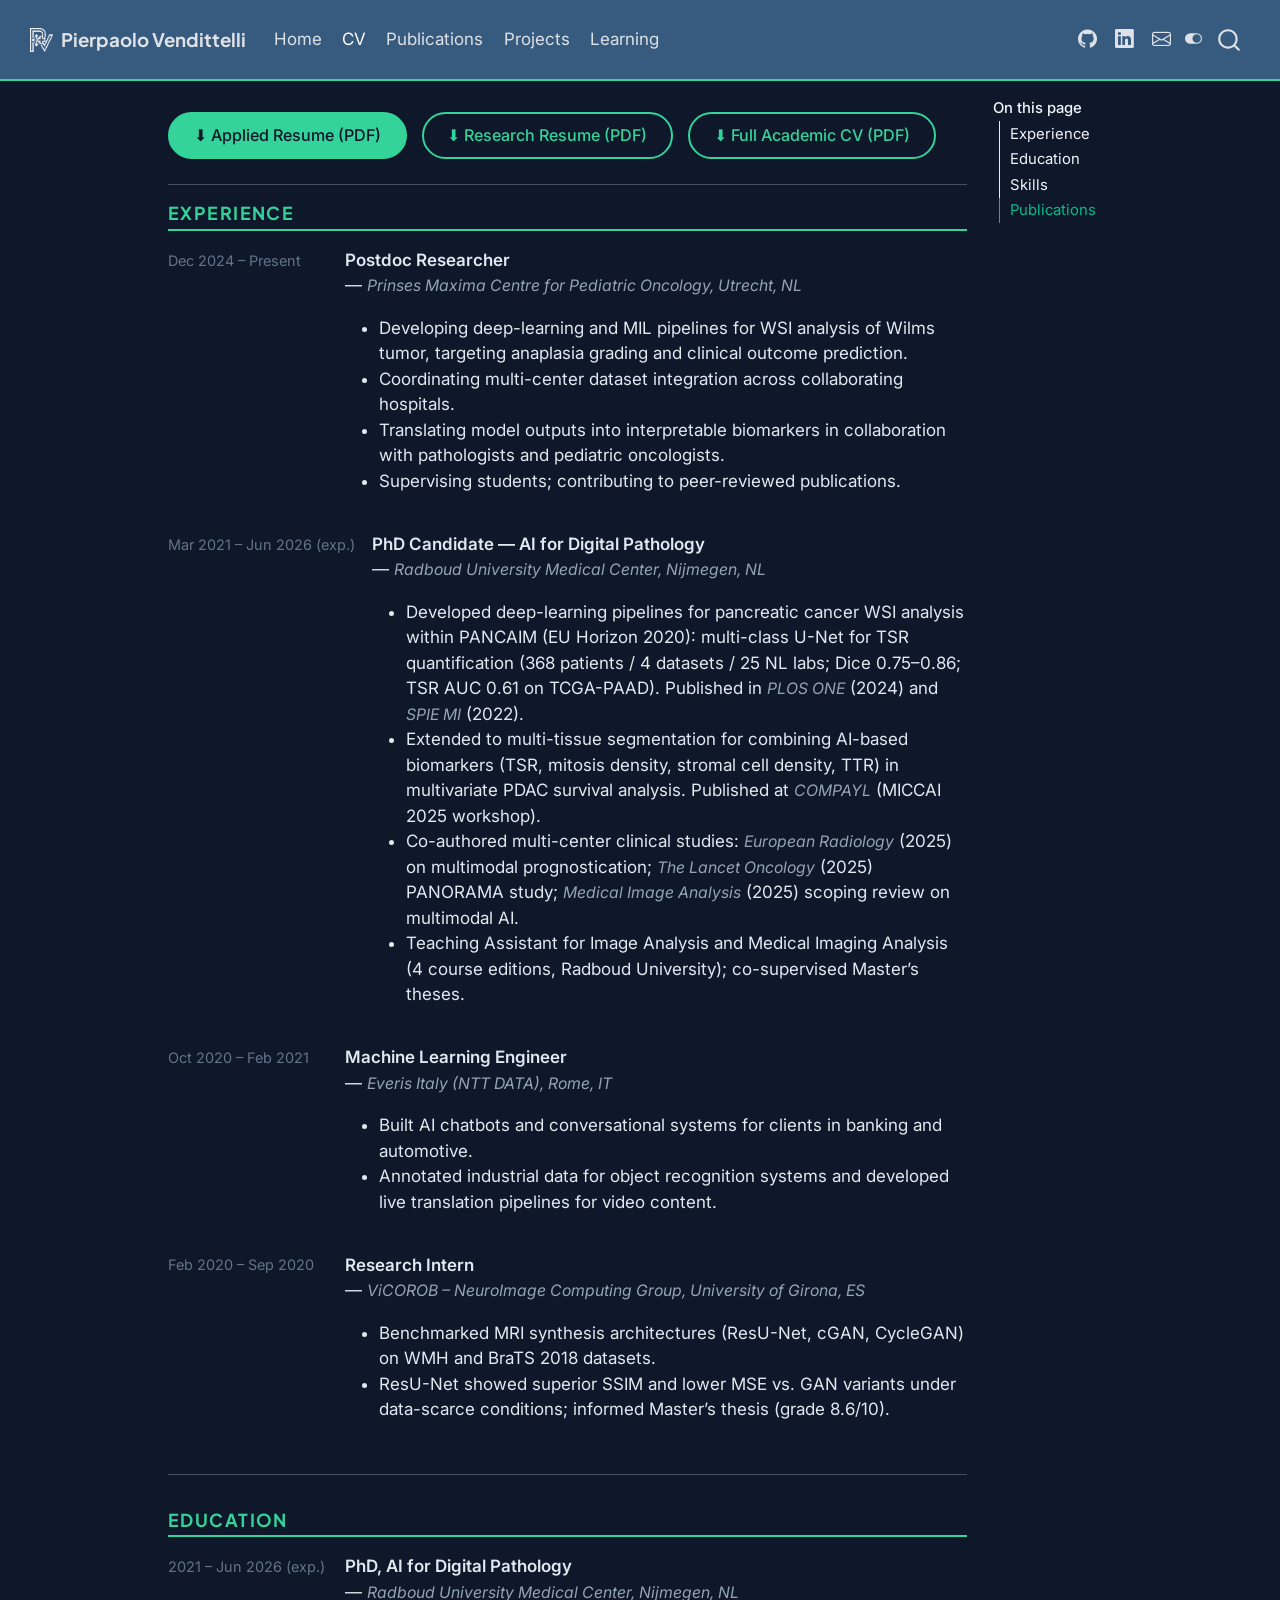
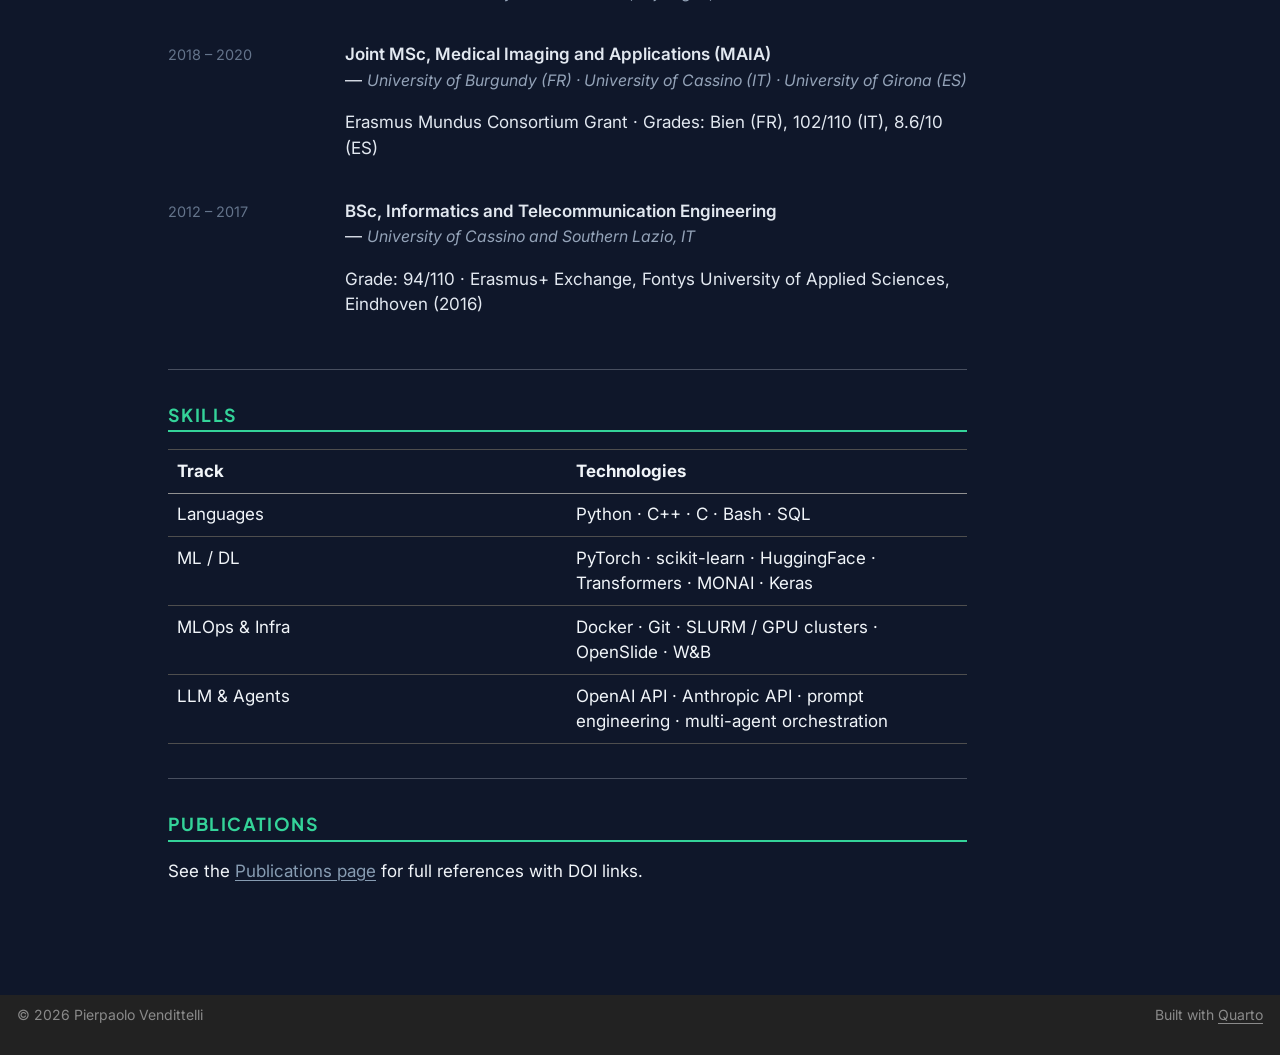
==== commit 8e93b95f: "Built site for gh-pages" ====
--- a/cv.html
+++ b/cv.html
@@ -75,6 +75,15 @@
     "search-label": "Search"
   }
 }</script>
+<script async="" src="https://www.googletagmanager.com/gtag/js?id=G-7EYEDKW974"></script>
+
+<script type="text/javascript">
+
+window.dataLayer = window.dataLayer || [];
+function gtag(){dataLayer.push(arguments);}
+gtag('js', new Date());
+gtag('config', 'G-7EYEDKW974', { 'anonymize_ip': true});
+</script>
 <style>html{ scroll-behavior: smooth; }</style>
 <link rel="preconnect" href="https://fonts.googleapis.com">
 <link rel="preconnect" href="https://fonts.gstatic.com" crossorigin="">
--- a/styles.css
+++ b/styles.css
@@ -24,23 +24,46 @@
   font-size: 1.1rem;
 }
 
+/* Hide the empty Quarto title block (title: "" in frontmatter) */
+.quarto-title-block {
+  display: none;
+}
+
 /* ─── Hero ────────────────────────────────────────────────────────────────── */
 
 .hero {
+  border-bottom: 1px solid #e2e8f0;
+}
+
+/* Flexbox two-column layout — avoids Quarto's section-wrapping issue */
+.hero-inner {
+  display: flex;
+  align-items: center;
+  gap: 3rem;
   padding: 4rem 0 3rem;
-  border-bottom: 1px solid #e2e8f0;
-}
-
-.hero h1 {
+}
+
+.hero-text {
+  flex: 1;
+  min-width: 0;
+}
+
+.hero-photo {
+  flex-shrink: 0;
+  text-align: center;
+}
+
+.hero-name {
+  font-family: 'Plus Jakarta Sans', sans-serif;
   font-size: 2.4rem;
   font-weight: 700;
-  margin-bottom: 0.3rem;
-  /* Static gradient on name */
+  line-height: 1.15;
+  margin-bottom: 0.4rem;
   background: linear-gradient(135deg, #059669 0%, #0ea5e9 100%);
   -webkit-background-clip: text;
   -webkit-text-fill-color: transparent;
   background-clip: text;
-  color: #059669; /* fallback for browsers without background-clip:text */
+  color: #059669;
 }
 
 .hero .subtitle {
@@ -59,7 +82,6 @@
 .hero p {
   font-size: 1.05rem;
   line-height: 1.75;
-  max-width: 640px;
   color: #374151;
 }
 
@@ -267,7 +289,7 @@
   border-bottom-color: #1e293b;
 }
 
-[data-bs-theme="dark"] .hero h1 {
+[data-bs-theme="dark"] .hero-name {
   background: linear-gradient(135deg, #34d399 0%, #38bdf8 100%);
   -webkit-background-clip: text;
   -webkit-text-fill-color: transparent;
@@ -386,32 +408,26 @@
    ═══════════════════════════════════════════════════════════════════════════ */
 
 @media (max-width: 991px) {
-  .hero h1 { font-size: 2rem; }
+  .hero-name { font-size: 2rem; }
   .cv-date { min-width: 130px; }
 }
 
 @media (max-width: 767px) {
   body { overflow-x: hidden; }
 
-  .hero {
+  .hero-inner {
+    flex-direction: column;
     padding: 2rem 0 1.5rem;
+    gap: 1.5rem;
     text-align: center;
   }
 
-  .hero .col-md-4 {
-    order: -1;
-    margin-bottom: 1.5rem;
-  }
-
-  .hero p {
-    max-width: 100%;
-    margin-left: auto;
-    margin-right: auto;
-  }
+  /* Photo first on mobile */
+  .hero-photo { order: -1; }
 
   .cta-buttons { justify-content: center; }
 
-  .hero h1 { font-size: 1.8rem; }
+  .hero-name { font-size: 1.8rem; }
   .hero .subtitle { font-size: 1rem; }
 
   .profile-photo { width: 140px; height: 140px; }
@@ -433,7 +449,7 @@
 }
 
 @media (max-width: 480px) {
-  .hero h1 { font-size: 1.5rem; }
+  .hero-name { font-size: 1.5rem; }
   .hero .subtitle { font-size: 0.95rem; }
   .hero .location { font-size: 0.85rem; }
   .profile-photo { width: 120px; height: 120px; }
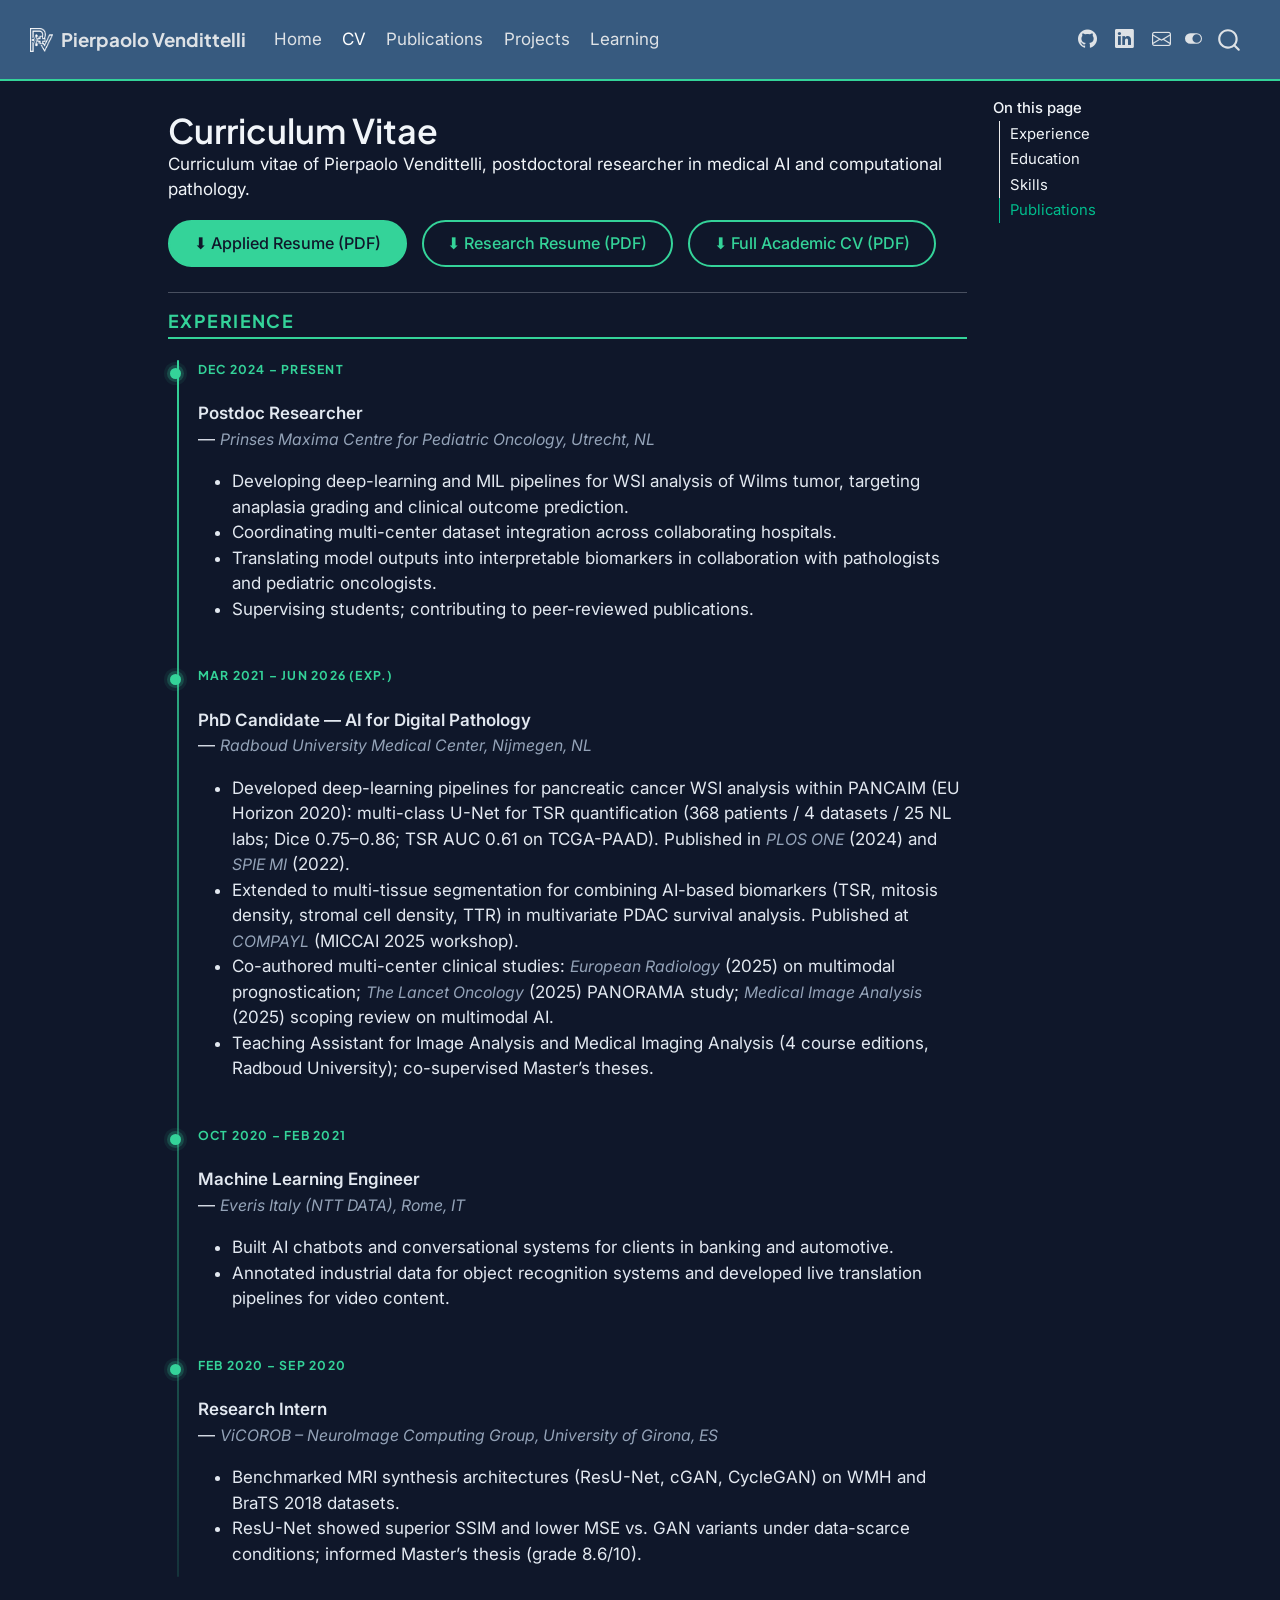
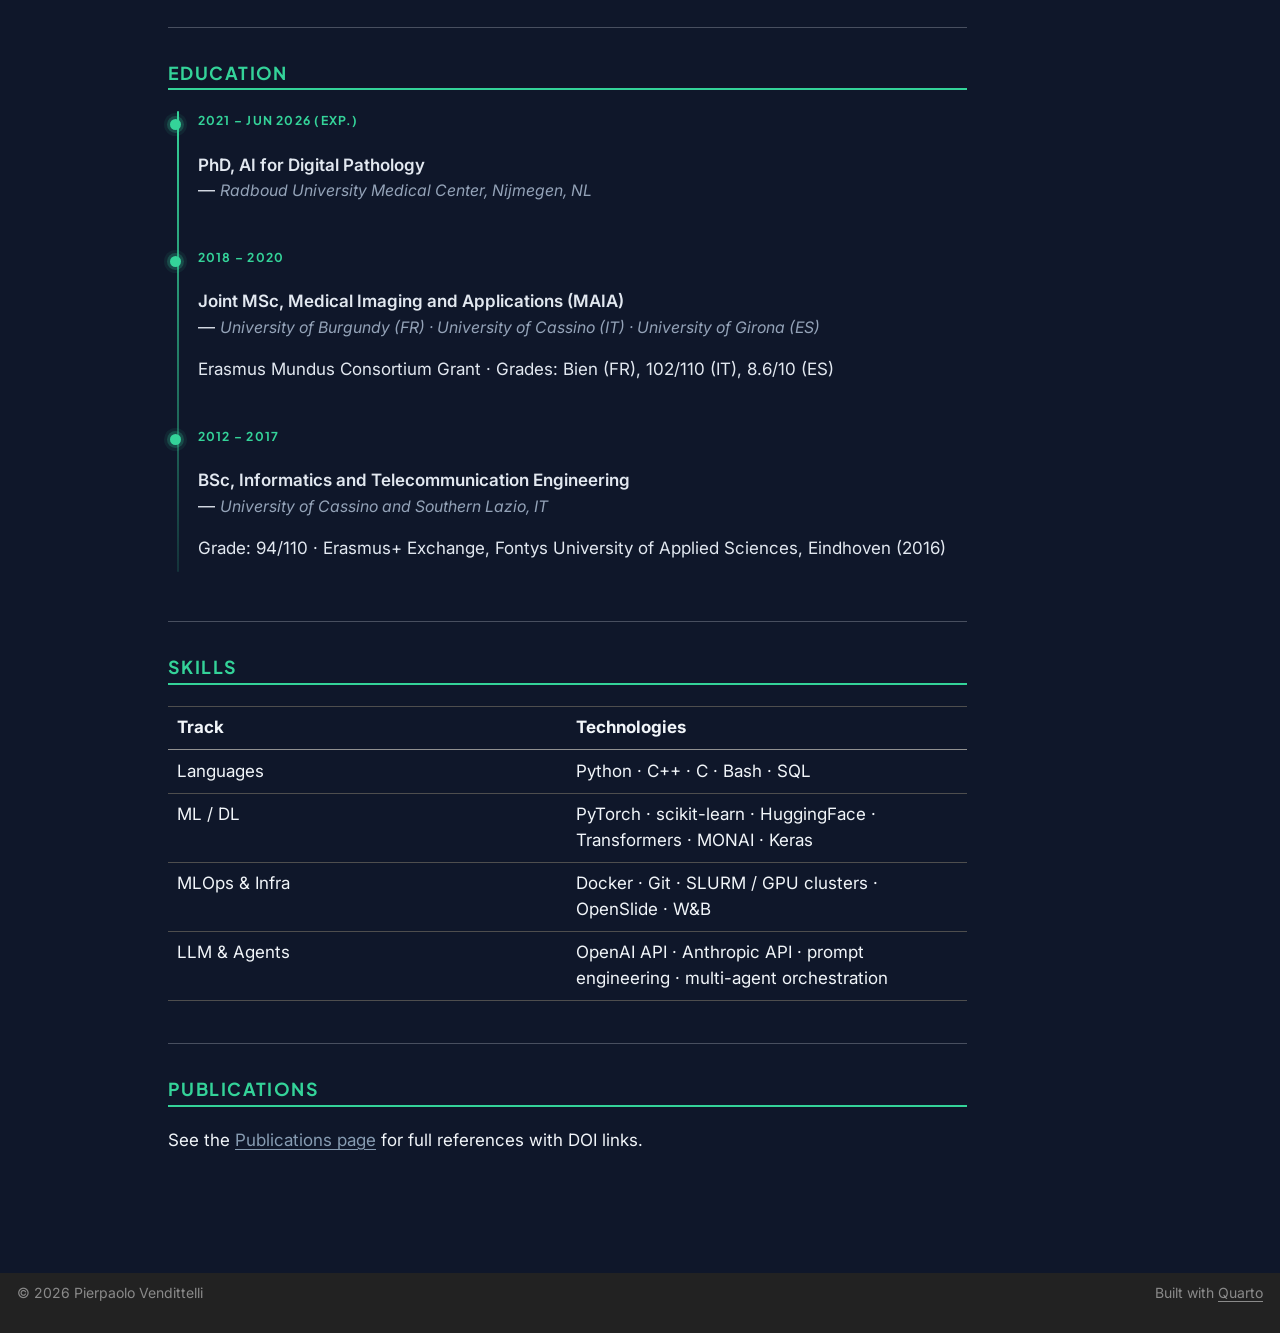
==== commit ba55f903: "Built site for gh-pages" ====
--- a/cv.html
+++ b/cv.html
@@ -6,6 +6,7 @@
 
 <meta name="viewport" content="width=device-width, initial-scale=1.0, user-scalable=yes">
 
+<meta name="description" content="Curriculum vitae of Pierpaolo Vendittelli, postdoctoral researcher in medical AI and computational pathology.">
 
 <title>Curriculum Vitae – Pierpaolo Vendittelli</title>
 <style>
@@ -357,6 +358,11 @@
 <h1 class="title">Curriculum Vitae</h1>
 </div>
 
+<div>
+  <div class="description">
+    Curriculum vitae of Pierpaolo Vendittelli, postdoctoral researcher in medical AI and computational pathology.
+  </div>
+</div>
 
 
 <div class="quarto-title-meta">
--- a/styles.css
+++ b/styles.css
@@ -1,3 +1,25 @@
+/* ─── Learning page theme variables ───────────────────────────────────────── */
+/* CSS custom properties consumed by learning.qmd's inline styles.
+   Both the light defaults (:root) and dark overrides live in one place so the
+   OJS-generated HTML adapts to theme without hardcoded hex values bleeding in. */
+
+:root {
+  --lp-panel-bg: #ffffff;
+  --lp-panel-soft: #f9fafb;
+  --lp-panel-muted: #f8fafc;
+  --lp-border: #e5e7eb;
+  --lp-border-soft: #f3f4f6;
+  --lp-text: #111827;
+  --lp-text-soft: #374151;
+  --lp-text-muted: #6b7280;
+  --lp-text-faint: #9ca3af;
+  --lp-status-empty: #d1d5db;
+  --lp-progress-bg: #e5e7eb;
+  --lp-accent: #059669;
+  --lp-accent-soft: #34d399;
+  --lp-shadow: 0 1px 4px rgba(0,0,0,0.06);
+}
+
 /* ─── Base typography ─────────────────────────────────────────────────────── */
 
 body {
@@ -24,8 +46,8 @@
   font-size: 1.1rem;
 }
 
-/* Hide the empty Quarto title block (title: "" in frontmatter) */
-.quarto-title-block {
+/* Hide the title block only on the homepage, which uses the custom hero */
+.page-home .quarto-title-block {
   display: none;
 }
 
@@ -33,6 +55,25 @@
 
 .hero {
   border-bottom: 1px solid #e2e8f0;
+  position: relative;
+  overflow: hidden;
+  isolation: isolate;
+}
+
+/* Atmospheric gradient mesh — blurred radial layers that sit behind all
+   hero content (z-index:-1). Uses brand emerald + sky-blue at low alpha so
+   the section gains depth without fighting the text. */
+.hero::before {
+  content: "";
+  position: absolute;
+  inset: -10% -5%;
+  z-index: -1;
+  pointer-events: none;
+  background:
+    radial-gradient(55% 45% at 18% 28%, rgba(5, 150, 105, 0.16), transparent 70%),
+    radial-gradient(45% 40% at 88% 72%, rgba(14, 165, 233, 0.13), transparent 68%),
+    radial-gradient(35% 30% at 62% 8%,  rgba(5, 150, 105, 0.09), transparent 65%);
+  filter: blur(8px);
 }
 
 /* Flexbox two-column layout — avoids Quarto's section-wrapping issue */
@@ -55,22 +96,31 @@
 
 .hero-name {
   font-family: 'Plus Jakarta Sans', sans-serif;
-  font-size: 2.4rem;
+  font-size: 3.5rem;
   font-weight: 700;
-  line-height: 1.15;
-  margin-bottom: 0.4rem;
-  background: linear-gradient(135deg, #059669 0%, #0ea5e9 100%);
+  line-height: 1.1;
+  letter-spacing: -0.02em;
+  margin-bottom: 0.5rem;
+  background: linear-gradient(110deg, #059669 0%, #0ea5e9 45%, #059669 90%);
+  background-size: 250% auto;
   -webkit-background-clip: text;
   -webkit-text-fill-color: transparent;
   background-clip: text;
   color: #059669;
+  animation: hero-gradient-drift 10s ease-in-out infinite;
+}
+
+@keyframes hero-gradient-drift {
+  0%, 100% { background-position: 0% 50%; }
+  50% { background-position: 100% 50%; }
 }
 
 .hero .subtitle {
-  font-size: 1.15rem;
+  font-size: 1.2rem;
   color: #059669;
   font-weight: 500;
   margin-bottom: 1rem;
+  letter-spacing: -0.005em;
 }
 
 .hero .location {
@@ -179,6 +229,32 @@
   color: #059669;
 }
 
+/* Icon badge sitting above the card title. Uses currentColor on the SVG so
+   the stroke inherits the accent, and a tinted square background for weight. */
+.card-icon {
+  display: inline-flex;
+  align-items: center;
+  justify-content: center;
+  width: 46px;
+  height: 46px;
+  border-radius: 12px;
+  background: rgba(5, 150, 105, 0.1);
+  color: #059669;
+  margin-bottom: 0.85rem;
+  transition: transform 0.35s ease, background 0.3s ease;
+}
+
+.card-icon svg {
+  width: 26px;
+  height: 26px;
+  display: block;
+}
+
+.section-card:hover .card-icon {
+  transform: rotate(-6deg) scale(1.06);
+  background: rgba(5, 150, 105, 0.18);
+}
+
 /* ─── Skill badges ────────────────────────────────────────────────────────── */
 
 .skill-badge {
@@ -193,6 +269,106 @@
   margin: 0.2rem;
 }
 
+/* ─── Skill groups (labeled rows of badges) ──────────────────────────────── */
+
+.skill-group {
+  display: flex;
+  align-items: center;
+  gap: 1.1rem;
+  margin: 0.55rem 0;
+  flex-wrap: wrap;
+}
+
+.skill-group-label {
+  flex-shrink: 0;
+  min-width: 140px;
+  font-family: 'Plus Jakarta Sans', sans-serif;
+  font-size: 0.72rem;
+  font-weight: 700;
+  letter-spacing: 0.11em;
+  text-transform: uppercase;
+  color: #64748b;
+  position: relative;
+  padding-left: 0.75rem;
+}
+
+.skill-group-label::before {
+  content: "";
+  position: absolute;
+  left: 0;
+  top: 50%;
+  transform: translateY(-50%);
+  width: 3px;
+  height: 14px;
+  background: #059669;
+  border-radius: 2px;
+}
+
+.skill-group-badges {
+  display: flex;
+  flex-wrap: wrap;
+  gap: 0.3rem;
+}
+
+/* ─── Small button modifier ──────────────────────────────────────────────── */
+/* Promotes the repeated inline style="font-size:0.85rem;padding:0.25rem 0.75rem"
+   on project links to a reusable class. */
+
+.btn-primary-custom.btn-sm,
+.btn-secondary-custom.btn-sm {
+  font-size: 0.82rem;
+  padding: 0.3rem 0.85rem;
+  border-width: 1.5px;
+}
+
+/* ─── Publication type tags ──────────────────────────────────────────────── */
+/* Small colored pill at the start of each .pub-venue so the list becomes
+   scannable: journal / conference / review / workshop have distinct hues. */
+
+.pub-type {
+  display: inline-block;
+  font-family: 'Plus Jakarta Sans', sans-serif;
+  font-size: 0.66rem;
+  font-weight: 700;
+  letter-spacing: 0.09em;
+  text-transform: uppercase;
+  padding: 0.12rem 0.55rem;
+  border-radius: 999px;
+  margin-right: 0.55rem;
+  vertical-align: 1px;
+  line-height: 1.4;
+  border: 1px solid transparent;
+}
+
+.pub-type-journal {
+  background: #d1fae5;
+  color: #065f46;
+  border-color: rgba(5, 150, 105, 0.22);
+}
+
+.pub-type-conference {
+  background: #e0f2fe;
+  color: #075985;
+  border-color: rgba(14, 165, 233, 0.25);
+}
+
+/* Outline modifier — pairs with a primary venue tag (e.g. [Journal][Review]).
+   Distinguishes article type (review, preprint, …) from venue type. */
+.pub-type-review {
+  background: transparent;
+  color: #475569;
+  border: 1.5px solid #cbd5e1;
+  font-size: 0.62rem;
+  padding: 0.08rem 0.5rem;
+  letter-spacing: 0.08em;
+}
+
+.pub-type-workshop {
+  background: #ede9fe;
+  color: #5b21b6;
+  border-color: rgba(124, 58, 237, 0.25);
+}
+
 /* ─── Publication / project entries ──────────────────────────────────────── */
 
 .pub-entry {
@@ -225,10 +401,35 @@
   line-height: 1.6;
 }
 
+/* ─── Author line + summary (two-row layout) ─────────────────────────────── */
+
+.pub-authors {
+  font-size: 0.82rem;
+  color: #64748b;
+  line-height: 1.55;
+  margin: 0.3rem 0 0.25rem;
+}
+
+.pub-authors p { margin: 0; }
+
+.pub-summary {
+  font-size: 0.9rem;
+  color: #475569;
+  line-height: 1.6;
+  margin: 0;
+}
+
+.pub-summary p { margin: 0 0 0.35rem; }
+.pub-summary p:last-child { margin-bottom: 0; }
+
 /* ─── CV page ─────────────────────────────────────────────────────────────── */
+/* Timeline layout: any .cv-section containing .cv-entry rows gets a vertical
+   rail on the left with circular markers at each entry. Sections without
+   entries (e.g. the Skills table) are untouched by the :has() selector. */
 
 .cv-section {
-  margin-bottom: 2rem;
+  margin-bottom: 2.5rem;
+  position: relative;
 }
 
 .cv-section h2 {
@@ -239,21 +440,67 @@
   color: #059669;
   border-bottom: 2px solid #059669;
   padding-bottom: 0.3rem;
-  margin-bottom: 1rem;
+  margin-bottom: 1.25rem;
+}
+
+.cv-section:has(.cv-entry) {
+  padding-left: 1.75rem;
+}
+
+.cv-section:has(.cv-entry) > h2 {
+  margin-left: -1.75rem;
+}
+
+.cv-section:has(.cv-entry)::before {
+  content: "";
+  position: absolute;
+  left: 0.5rem;
+  top: 2.9rem;
+  bottom: 0.4rem;
+  width: 2px;
+  background: linear-gradient(to bottom, #059669 0%, rgba(5, 150, 105, 0.15) 100%);
+  border-radius: 1px;
 }
 
 .cv-entry {
   display: flex;
-  gap: 1rem;
-  margin-bottom: 1.2rem;
+  flex-direction: column;
+  gap: 0.2rem;
+  margin-bottom: 1.6rem;
+  position: relative;
+}
+
+.cv-entry::before {
+  content: "";
+  position: absolute;
+  left: -1.63rem;
+  top: 0.45rem;
+  width: 11px;
+  height: 11px;
+  border-radius: 50%;
+  background: #059669;
+  box-shadow: 0 0 0 3px rgba(5, 150, 105, 0.18), 0 0 0 6px rgba(5, 150, 105, 0.06);
+  transition: box-shadow 0.25s ease;
+}
+
+.cv-entry:hover::before {
+  box-shadow: 0 0 0 4px rgba(5, 150, 105, 0.28), 0 0 0 9px rgba(5, 150, 105, 0.1);
 }
 
 .cv-date {
-  min-width: 160px;
-  color: #64748b;
-  font-size: 0.85rem;
-  padding-top: 0.1rem;
+  min-width: 0;
+  font-family: 'Plus Jakarta Sans', sans-serif;
+  font-size: 0.72rem;
+  font-weight: 700;
+  letter-spacing: 0.1em;
+  text-transform: uppercase;
+  color: #059669;
+  padding-top: 0;
   flex-shrink: 0;
+}
+
+.cv-content {
+  margin-top: 0.15rem;
 }
 
 .cv-content strong {
@@ -274,6 +521,22 @@
   /* Override darkly's flat #222 with richer slate-900 */
   --bs-body-bg: #0f172a;
   --bs-body-color: #f1f5f9;
+
+  /* Learning page variables in dark context */
+  --lp-panel-bg: rgba(30, 41, 59, 0.55);
+  --lp-panel-soft: rgba(30, 41, 59, 0.7);
+  --lp-panel-muted: rgba(15, 23, 42, 0.6);
+  --lp-border: rgba(52, 211, 153, 0.18);
+  --lp-border-soft: rgba(148, 163, 184, 0.1);
+  --lp-text: #f1f5f9;
+  --lp-text-soft: #cbd5e1;
+  --lp-text-muted: #94a3b8;
+  --lp-text-faint: #64748b;
+  --lp-status-empty: rgba(148, 163, 184, 0.25);
+  --lp-progress-bg: rgba(148, 163, 184, 0.2);
+  --lp-accent: #34d399;
+  --lp-accent-soft: #6ee7b7;
+  --lp-shadow: 0 1px 4px rgba(0,0,0,0.35);
 }
 
 [data-bs-theme="dark"] body {
@@ -289,8 +552,16 @@
   border-bottom-color: #1e293b;
 }
 
+[data-bs-theme="dark"] .hero::before {
+  background:
+    radial-gradient(55% 45% at 18% 28%, rgba(52, 211, 153, 0.14), transparent 70%),
+    radial-gradient(45% 40% at 88% 72%, rgba(56, 189, 248, 0.11), transparent 68%),
+    radial-gradient(35% 30% at 62% 8%,  rgba(52, 211, 153, 0.07), transparent 65%);
+}
+
 [data-bs-theme="dark"] .hero-name {
-  background: linear-gradient(135deg, #34d399 0%, #38bdf8 100%);
+  background: linear-gradient(110deg, #34d399 0%, #38bdf8 45%, #34d399 90%);
+  background-size: 250% auto;
   -webkit-background-clip: text;
   -webkit-text-fill-color: transparent;
   background-clip: text;
@@ -364,6 +635,15 @@
   color: #34d399;
 }
 
+[data-bs-theme="dark"] .card-icon {
+  background: rgba(52, 211, 153, 0.12);
+  color: #34d399;
+}
+
+[data-bs-theme="dark"] .section-card:hover .card-icon {
+  background: rgba(52, 211, 153, 0.22);
+}
+
 [data-bs-theme="dark"] .skill-badge {
   background: rgba(52, 211, 153, 0.1);
   color: #6ee7b7;
@@ -386,13 +666,29 @@
   color: #94a3b8;
 }
 
+[data-bs-theme="dark"] .pub-authors { color: #94a3b8; }
+[data-bs-theme="dark"] .pub-summary { color: #cbd5e1; }
+
 [data-bs-theme="dark"] .cv-section h2 {
   color: #34d399;
   border-bottom-color: #34d399;
 }
 
+[data-bs-theme="dark"] .cv-section:has(.cv-entry)::before {
+  background: linear-gradient(to bottom, #34d399 0%, rgba(52, 211, 153, 0.15) 100%);
+}
+
+[data-bs-theme="dark"] .cv-entry::before {
+  background: #34d399;
+  box-shadow: 0 0 0 3px rgba(52, 211, 153, 0.22), 0 0 0 6px rgba(52, 211, 153, 0.08);
+}
+
+[data-bs-theme="dark"] .cv-entry:hover::before {
+  box-shadow: 0 0 0 4px rgba(52, 211, 153, 0.3), 0 0 0 9px rgba(52, 211, 153, 0.12);
+}
+
 [data-bs-theme="dark"] .cv-date {
-  color: #64748b;
+  color: #34d399;
 }
 
 [data-bs-theme="dark"] .cv-content {
@@ -401,6 +697,79 @@
 
 [data-bs-theme="dark"] .cv-content em {
   color: #94a3b8;
+}
+
+[data-bs-theme="dark"] .skill-group-label {
+  color: #94a3b8;
+}
+
+[data-bs-theme="dark"] .skill-group-label::before {
+  background: #34d399;
+}
+
+[data-bs-theme="dark"] .pub-type-journal {
+  background: rgba(52, 211, 153, 0.13);
+  color: #6ee7b7;
+  border-color: rgba(52, 211, 153, 0.3);
+}
+
+[data-bs-theme="dark"] .pub-type-conference {
+  background: rgba(56, 189, 248, 0.13);
+  color: #7dd3fc;
+  border-color: rgba(56, 189, 248, 0.32);
+}
+
+[data-bs-theme="dark"] .pub-type-review {
+  background: transparent;
+  color: #cbd5e1;
+  border-color: rgba(148, 163, 184, 0.35);
+}
+
+[data-bs-theme="dark"] .pub-type-workshop {
+  background: rgba(167, 139, 250, 0.14);
+  color: #c4b5fd;
+  border-color: rgba(167, 139, 250, 0.35);
+}
+
+/* ═══════════════════════════════════════════════════════════════════════════
+   SCROLL REVEAL  —  CSS-only via scroll-driven animations (Chromium 115+).
+   Firefox/Safari fall back gracefully to fully-visible elements.
+   ═══════════════════════════════════════════════════════════════════════════ */
+
+@media (prefers-reduced-motion: no-preference) {
+  @supports (animation-timeline: view()) {
+    .section-card,
+    .pub-entry {
+      animation: reveal-rise linear both;
+      animation-timeline: view();
+      animation-range: entry 5% cover 25%;
+    }
+  }
+}
+
+@keyframes reveal-rise {
+  from { opacity: 0; transform: translateY(28px); }
+  to   { opacity: 1; transform: translateY(0); }
+}
+
+/* ═══════════════════════════════════════════════════════════════════════════
+   REDUCED MOTION  —  Honor the user's OS setting for all motion additions.
+   ═══════════════════════════════════════════════════════════════════════════ */
+
+@media (prefers-reduced-motion: reduce) {
+  .hero-name { animation: none; }
+  .profile-photo,
+  .btn-primary-custom,
+  .btn-secondary-custom,
+  .section-card {
+    transition: none;
+  }
+  .profile-photo:hover,
+  .btn-primary-custom:hover,
+  .btn-secondary-custom:hover,
+  .section-card:hover {
+    transform: none;
+  }
 }
 
 /* ═══════════════════════════════════════════════════════════════════════════
@@ -408,7 +777,7 @@
    ═══════════════════════════════════════════════════════════════════════════ */
 
 @media (max-width: 991px) {
-  .hero-name { font-size: 2rem; }
+  .hero-name { font-size: 2.75rem; }
   .cv-date { min-width: 130px; }
 }
 
@@ -427,15 +796,17 @@
 
   .cta-buttons { justify-content: center; }
 
-  .hero-name { font-size: 1.8rem; }
-  .hero .subtitle { font-size: 1rem; }
+  .hero-name { font-size: 2.2rem; }
+  .hero .subtitle { font-size: 1.05rem; }
 
   .profile-photo { width: 140px; height: 140px; }
 
   .section-card { margin-bottom: 1rem; }
 
-  .cv-date { min-width: 0; font-size: 0.82rem; }
-  .cv-entry { flex-direction: column; gap: 0.2rem; }
+  .cv-date { font-size: 0.7rem; }
+  .cv-section:has(.cv-entry) { padding-left: 1.4rem; }
+  .cv-section:has(.cv-entry) > h2 { margin-left: -1.4rem; }
+  .cv-entry::before { left: -1.28rem; width: 9px; height: 9px; top: 0.5rem; }
 
   .pub-title { font-size: 0.98rem; }
 
@@ -446,10 +817,24 @@
   }
 
   .skill-badge { font-size: 0.78rem; padding: 0.15rem 0.5rem; }
+
+  .skill-group {
+    flex-direction: column;
+    align-items: flex-start;
+    gap: 0.35rem;
+    margin: 0.75rem 0;
+  }
+  .skill-group-label { min-width: 0; }
+
+  .pub-type {
+    font-size: 0.62rem;
+    padding: 0.1rem 0.45rem;
+    margin-right: 0.4rem;
+  }
 }
 
 @media (max-width: 480px) {
-  .hero-name { font-size: 1.5rem; }
+  .hero-name { font-size: 1.8rem; }
   .hero .subtitle { font-size: 0.95rem; }
   .hero .location { font-size: 0.85rem; }
   .profile-photo { width: 120px; height: 120px; }
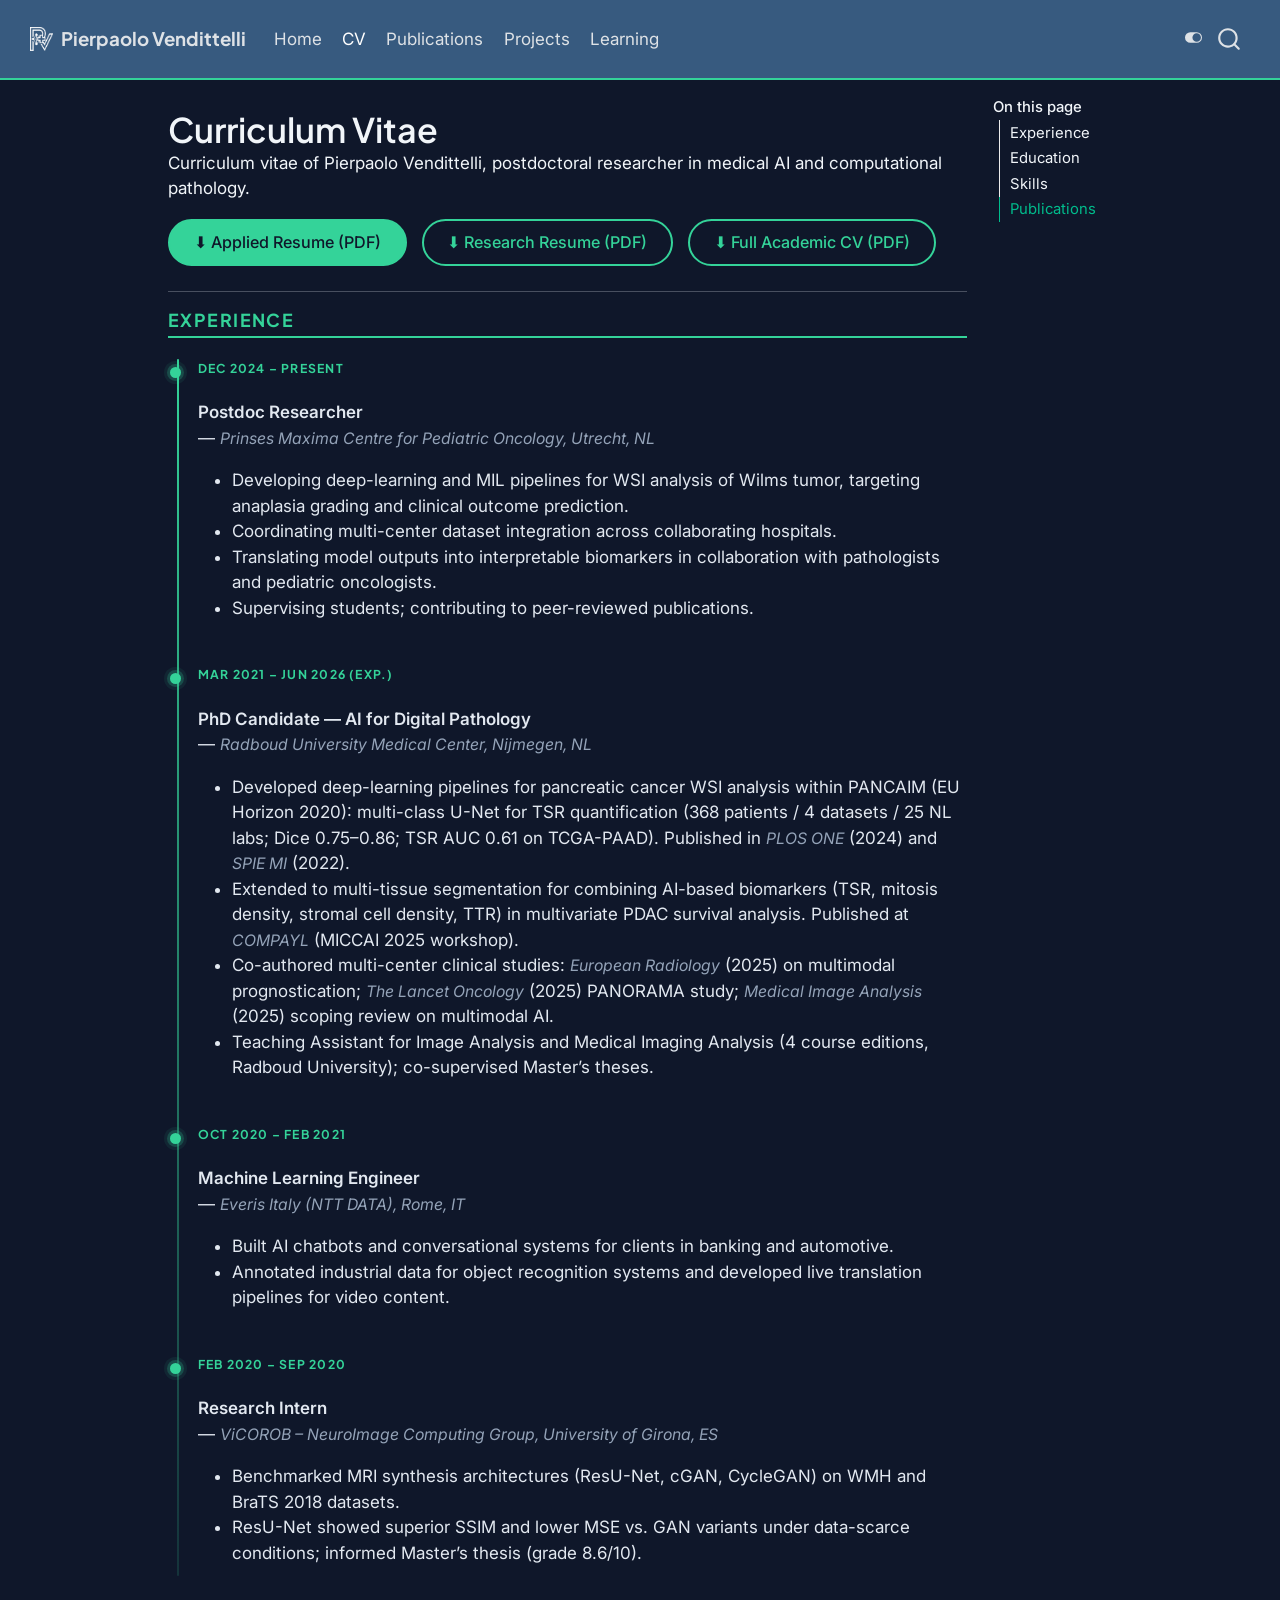
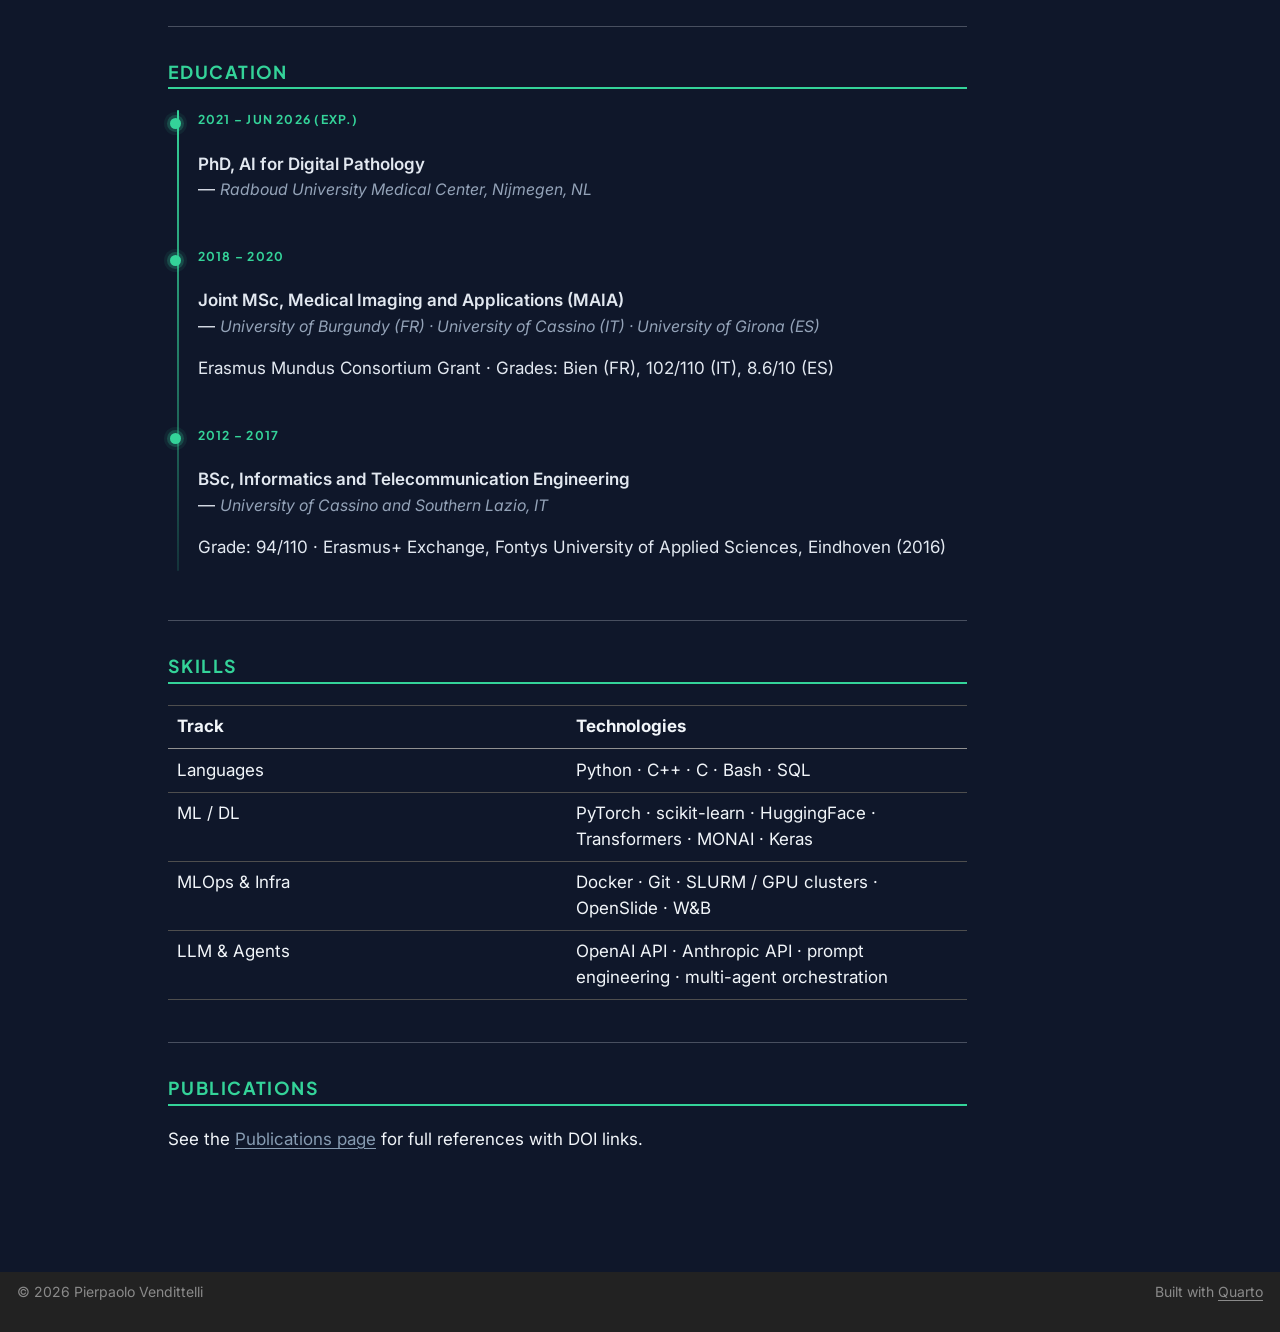
==== commit 937f5e31: "Built site for gh-pages" ====
--- a/cv.html
+++ b/cv.html
@@ -86,6 +86,9 @@
 gtag('config', 'G-7EYEDKW974', { 'anonymize_ip': true});
 </script>
 <style>html{ scroll-behavior: smooth; }</style>
+<meta name="robots" content="index,follow,max-image-preview:large,max-snippet:-1,max-video-preview:-1">
+<link rel="me" href="https://github.com/PierpaoloV">
+<link rel="me" href="https://www.linkedin.com/in/pierpaolo-vendittelli">
 <link rel="preconnect" href="https://fonts.googleapis.com">
 <link rel="preconnect" href="https://fonts.gstatic.com" crossorigin="">
 <link href="https://fonts.googleapis.com/css2?family=Inter:wght@300;400;500;600&amp;family=Plus+Jakarta+Sans:wght@400;500;600;700&amp;family=Roboto+Mono:wght@400;500&amp;display=swap" rel="stylesheet">
@@ -103,6 +106,13 @@
 
 
 <link rel="stylesheet" href="styles.css">
+<meta property="og:title" content="Curriculum Vitae – Pierpaolo Vendittelli">
+<meta property="og:description" content="Curriculum vitae of Pierpaolo Vendittelli, postdoctoral researcher in medical AI and computational pathology.">
+<meta property="og:site_name" content="Pierpaolo Vendittelli">
+<meta name="twitter:title" content="Curriculum Vitae – Pierpaolo Vendittelli">
+<meta name="twitter:description" content="Curriculum vitae of Pierpaolo Vendittelli, postdoctoral researcher in medical AI and computational pathology.">
+<meta name="twitter:card" content="summary">
+<link rel="canonical" href="https://pierpaolov.github.io/cv.html">
 </head>
 
 <body class="nav-fixed quarto-light"><script id="quarto-html-before-body" type="application/javascript">
@@ -309,23 +319,6 @@
 <span class="menu-text">Learning</span></a>
   </li>  
 </ul>
-            <ul class="navbar-nav navbar-nav-scroll ms-auto">
-  <li class="nav-item compact">
-    <a class="nav-link" href="https://github.com/PierpaoloV"> <i class="bi bi-github" role="img" aria-label="GitHub">
-</i> 
-<span class="menu-text"></span></a>
-  </li>  
-  <li class="nav-item compact">
-    <a class="nav-link" href="https://www.linkedin.com/in/pierpaolo-vendittelli-66258414a/"> <i class="bi bi-linkedin" role="img" aria-label="LinkedIn">
-</i> 
-<span class="menu-text"></span></a>
-  </li>  
-  <li class="nav-item compact">
-    <a class="nav-link" href="mailto:pierpaolovendittelli.93@gmail.com"> <i class="bi bi-envelope" role="img" aria-label="Email">
-</i> 
-<span class="menu-text"></span></a>
-  </li>  
-</ul>
           </div> <!-- /navcollapse -->
             <div class="quarto-navbar-tools">
   <a href="" class="quarto-color-scheme-toggle quarto-navigation-tool  px-1" onclick="window.quartoToggleColorScheme(); return false;" title="Toggle dark mode"><i class="bi"></i></a>
@@ -595,7 +588,7 @@
     }
       var localhostRegex = new RegExp(/^(?:http|https):\/\/localhost\:?[0-9]*\//);
       var mailtoRegex = new RegExp(/^mailto:/);
-        var filterRegex = new RegExp("https:\/\/PierpaoloV\.github\.io\/");
+        var filterRegex = new RegExp("https:\/\/pierpaolov\.github\.io");
       var isInternal = (href) => {
           return filterRegex.test(href) || localhostRegex.test(href) || mailtoRegex.test(href);
       }
--- a/styles.css
+++ b/styles.css
@@ -161,6 +161,7 @@
   display: flex;
   gap: 0.75rem;
   flex-wrap: wrap;
+  align-items: center;
 }
 
 .btn-primary-custom {
@@ -204,6 +205,47 @@
   text-decoration: none;
   transform: translateY(-2px);
   box-shadow: 0 6px 16px rgba(5, 150, 105, 0.35);
+}
+
+.hero-links {
+  display: flex;
+  align-items: center;
+  gap: 0.55rem;
+  flex-wrap: wrap;
+}
+
+.hero-icon-link {
+  width: 42px;
+  height: 42px;
+  border-radius: 999px;
+  border: 2px solid rgba(5, 150, 105, 0.35);
+  color: #059669;
+  display: inline-flex;
+  align-items: center;
+  justify-content: center;
+  text-decoration: none;
+  background: rgba(5, 150, 105, 0.06);
+  transition: transform 0.2s ease, box-shadow 0.2s ease, background-color 0.2s ease, border-color 0.2s ease, color 0.2s ease;
+}
+
+.hero-icon-link i {
+  font-size: 1.2rem;
+  line-height: 1;
+}
+
+.hero-icon-link svg {
+  width: 1.2rem;
+  height: 1.2rem;
+  display: block;
+}
+
+.hero-icon-link:hover {
+  color: white;
+  background-color: #059669;
+  border-color: #059669;
+  transform: translateY(-2px);
+  box-shadow: 0 6px 16px rgba(5, 150, 105, 0.28);
+  text-decoration: none;
 }
 
 /* ─── Section cards ───────────────────────────────────────────────────────── */
@@ -614,6 +656,19 @@
   box-shadow: 0 6px 16px rgba(52, 211, 153, 0.4);
 }
 
+[data-bs-theme="dark"] .hero-icon-link {
+  color: #34d399;
+  border-color: rgba(52, 211, 153, 0.35);
+  background: rgba(52, 211, 153, 0.08);
+}
+
+[data-bs-theme="dark"] .hero-icon-link:hover {
+  color: #0f172a;
+  background-color: #34d399;
+  border-color: #34d399;
+  box-shadow: 0 6px 16px rgba(52, 211, 153, 0.3);
+}
+
 /* Glassmorphism cards */
 [data-bs-theme="dark"] .section-card {
   background: rgba(30, 41, 59, 0.55);
@@ -795,6 +850,7 @@
   .hero-photo { order: -1; }
 
   .cta-buttons { justify-content: center; }
+  .hero-links { justify-content: center; }
 
   .hero-name { font-size: 2.2rem; }
   .hero .subtitle { font-size: 1.05rem; }
@@ -814,6 +870,11 @@
   .btn-secondary-custom {
     font-size: 0.88rem;
     padding: 0.45rem 1rem;
+  }
+
+  .hero-links {
+    width: 100%;
+    justify-content: center;
   }
 
   .skill-badge { font-size: 0.78rem; padding: 0.15rem 0.5rem; }
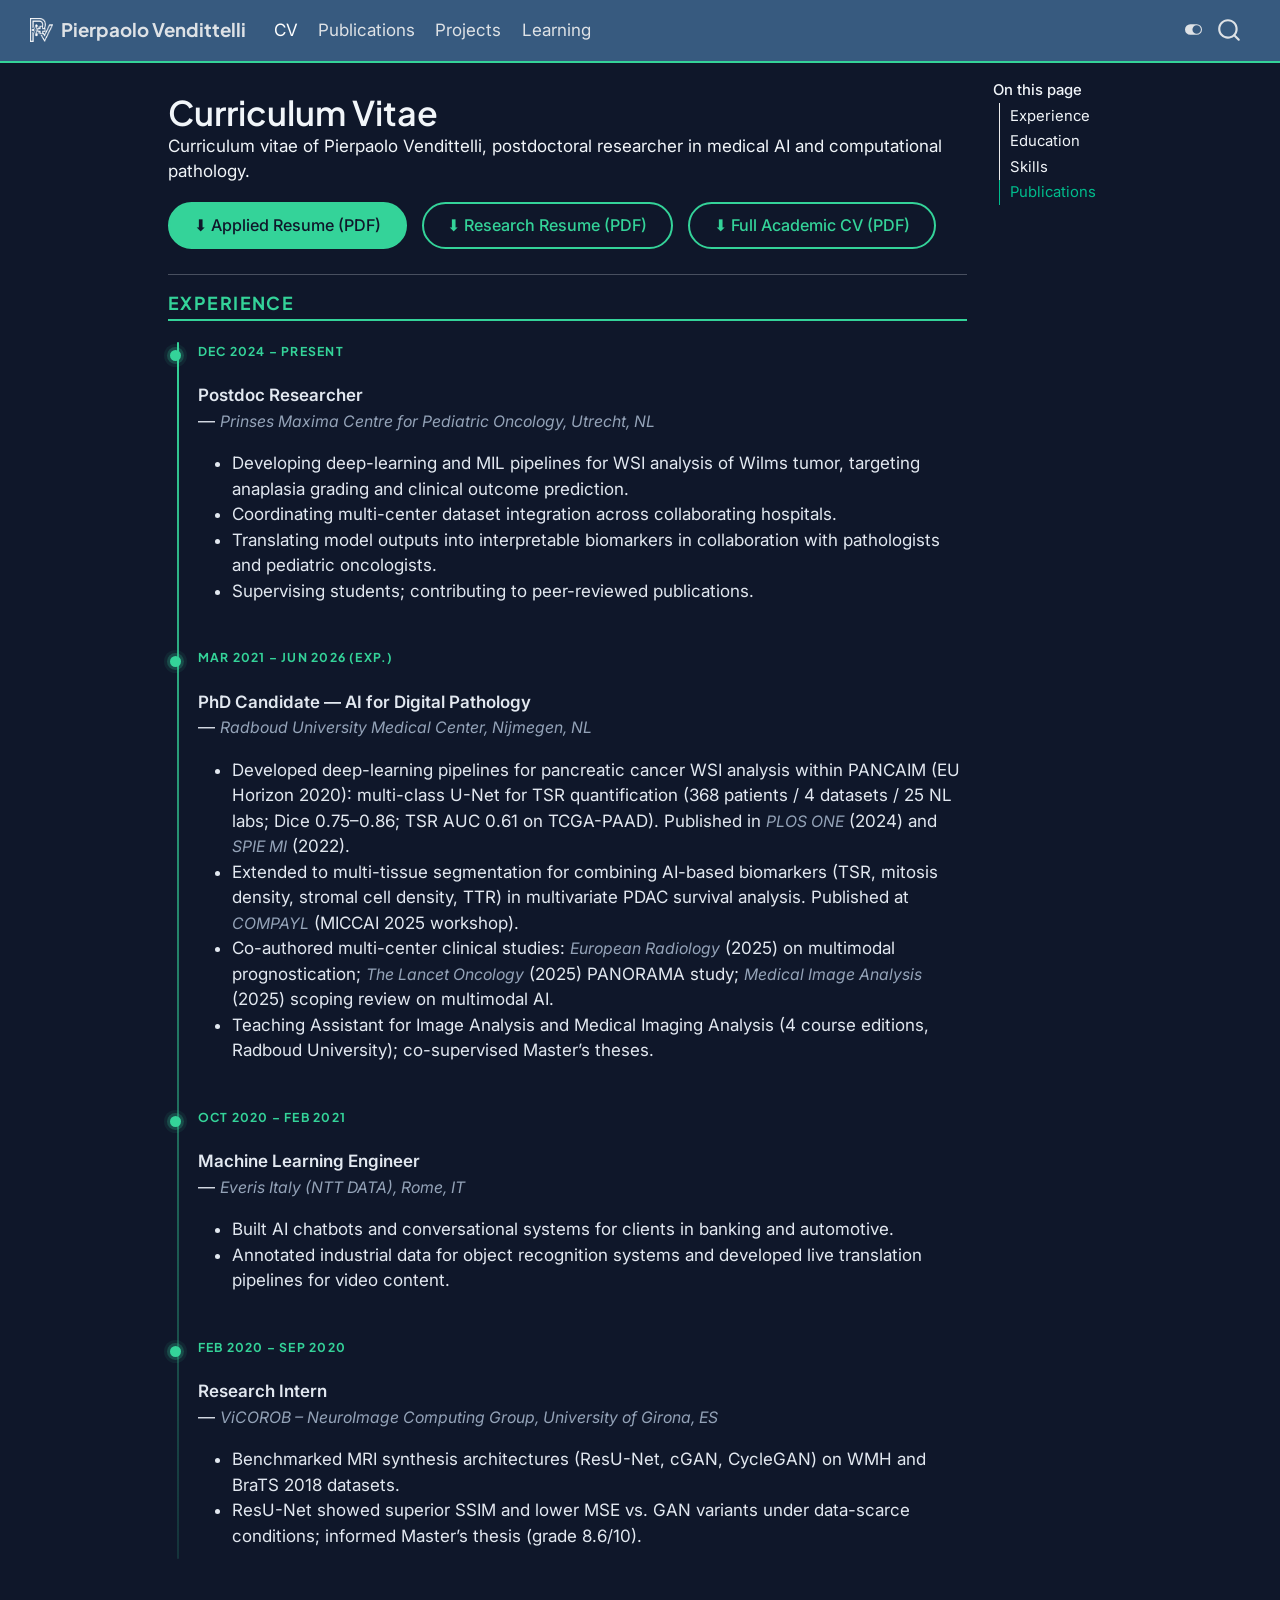
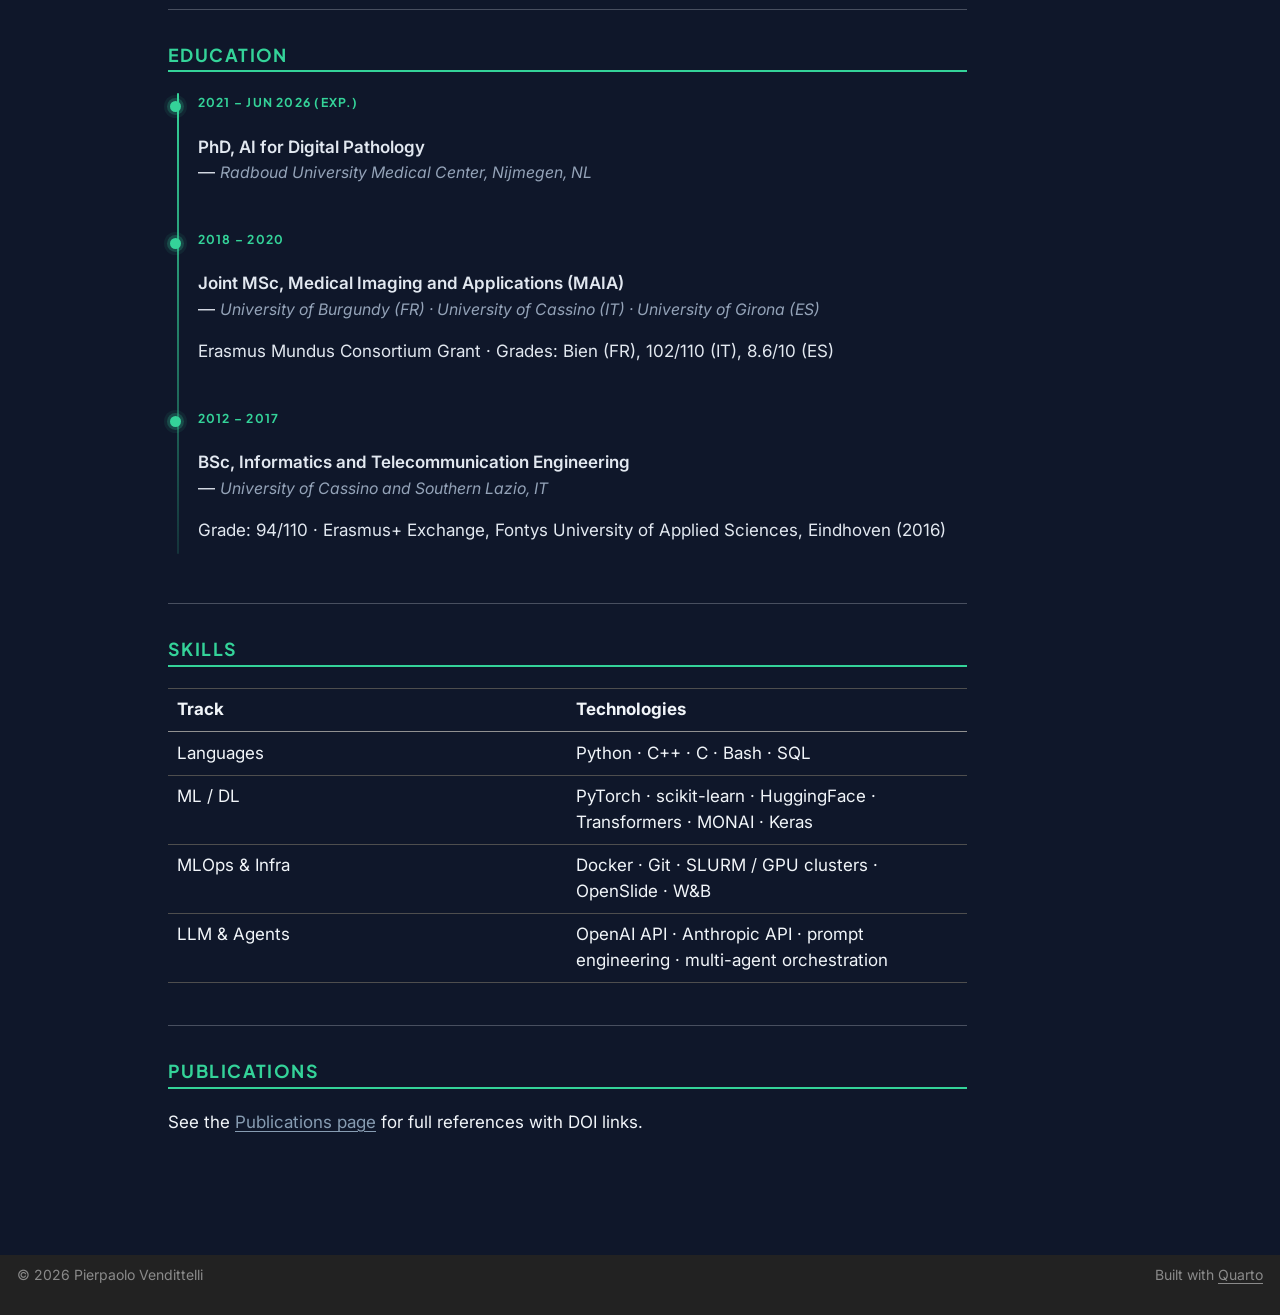
==== commit 1425f39d: "Built site for gh-pages" ====
--- a/cv.html
+++ b/cv.html
@@ -94,13 +94,29 @@
 <link href="https://fonts.googleapis.com/css2?family=Inter:wght@300;400;500;600&amp;family=Plus+Jakarta+Sans:wght@400;500;600;700&amp;family=Roboto+Mono:wght@400;500&amp;display=swap" rel="stylesheet">
 <script>
 (function () {
-  var stored = localStorage.getItem('quarto-color-scheme');
-  if (!stored) {
-    localStorage.setItem('quarto-color-scheme', 'alternate');
-  }
-  if ((stored || 'alternate') === 'alternate') {
-    document.documentElement.setAttribute('data-bs-theme', 'dark');
-  }
+  var root = document.documentElement;
+  var syncThemeAttribute = function () {
+    var body = document.body;
+    if (body) {
+      root.setAttribute('data-bs-theme', body.classList.contains('quarto-dark') ? 'dark' : 'light');
+      return;
+    }
+    var stored = localStorage.getItem('quarto-color-scheme');
+    if (!stored) {
+      localStorage.setItem('quarto-color-scheme', 'alternate');
+      stored = 'alternate';
+    }
+    root.setAttribute('data-bs-theme', stored === 'alternate' ? 'dark' : 'light');
+  };
+
+  syncThemeAttribute();
+
+  document.addEventListener('DOMContentLoaded', function () {
+    syncThemeAttribute();
+    if (!document.body) return;
+    var observer = new MutationObserver(syncThemeAttribute);
+    observer.observe(document.body, { attributes: true, attributeFilter: ['class'] });
+  });
 })();
 </script>
 
@@ -285,7 +301,7 @@
       <div class="navbar-container container-fluid">
       <div class="navbar-brand-container mx-auto">
     <a href="./index.html" class="navbar-brand navbar-brand-logo">
-    <img src="./assets/logo.png" alt="" class="navbar-logo light-content">
+    <img src="./assets/logo-light.png" alt="" class="navbar-logo light-content">
     <img src="./assets/logo.png" alt="" class="navbar-logo dark-content">
     </a>
     <a class="navbar-brand" href="./index.html">
@@ -298,10 +314,6 @@
 </button>
           <div class="collapse navbar-collapse" id="navbarCollapse">
             <ul class="navbar-nav navbar-nav-scroll me-auto">
-  <li class="nav-item">
-    <a class="nav-link" href="./index.html"> 
-<span class="menu-text">Home</span></a>
-  </li>  
   <li class="nav-item">
     <a class="nav-link active" href="./cv.html" aria-current="page"> 
 <span class="menu-text">CV</span></a>
--- a/styles.css
+++ b/styles.css
@@ -37,6 +37,7 @@
 /* ─── Navbar ──────────────────────────────────────────────────────────────── */
 
 .navbar {
+  --bs-navbar-padding-y: 0.5rem;
   border-bottom: 2px solid #059669;
 }
 
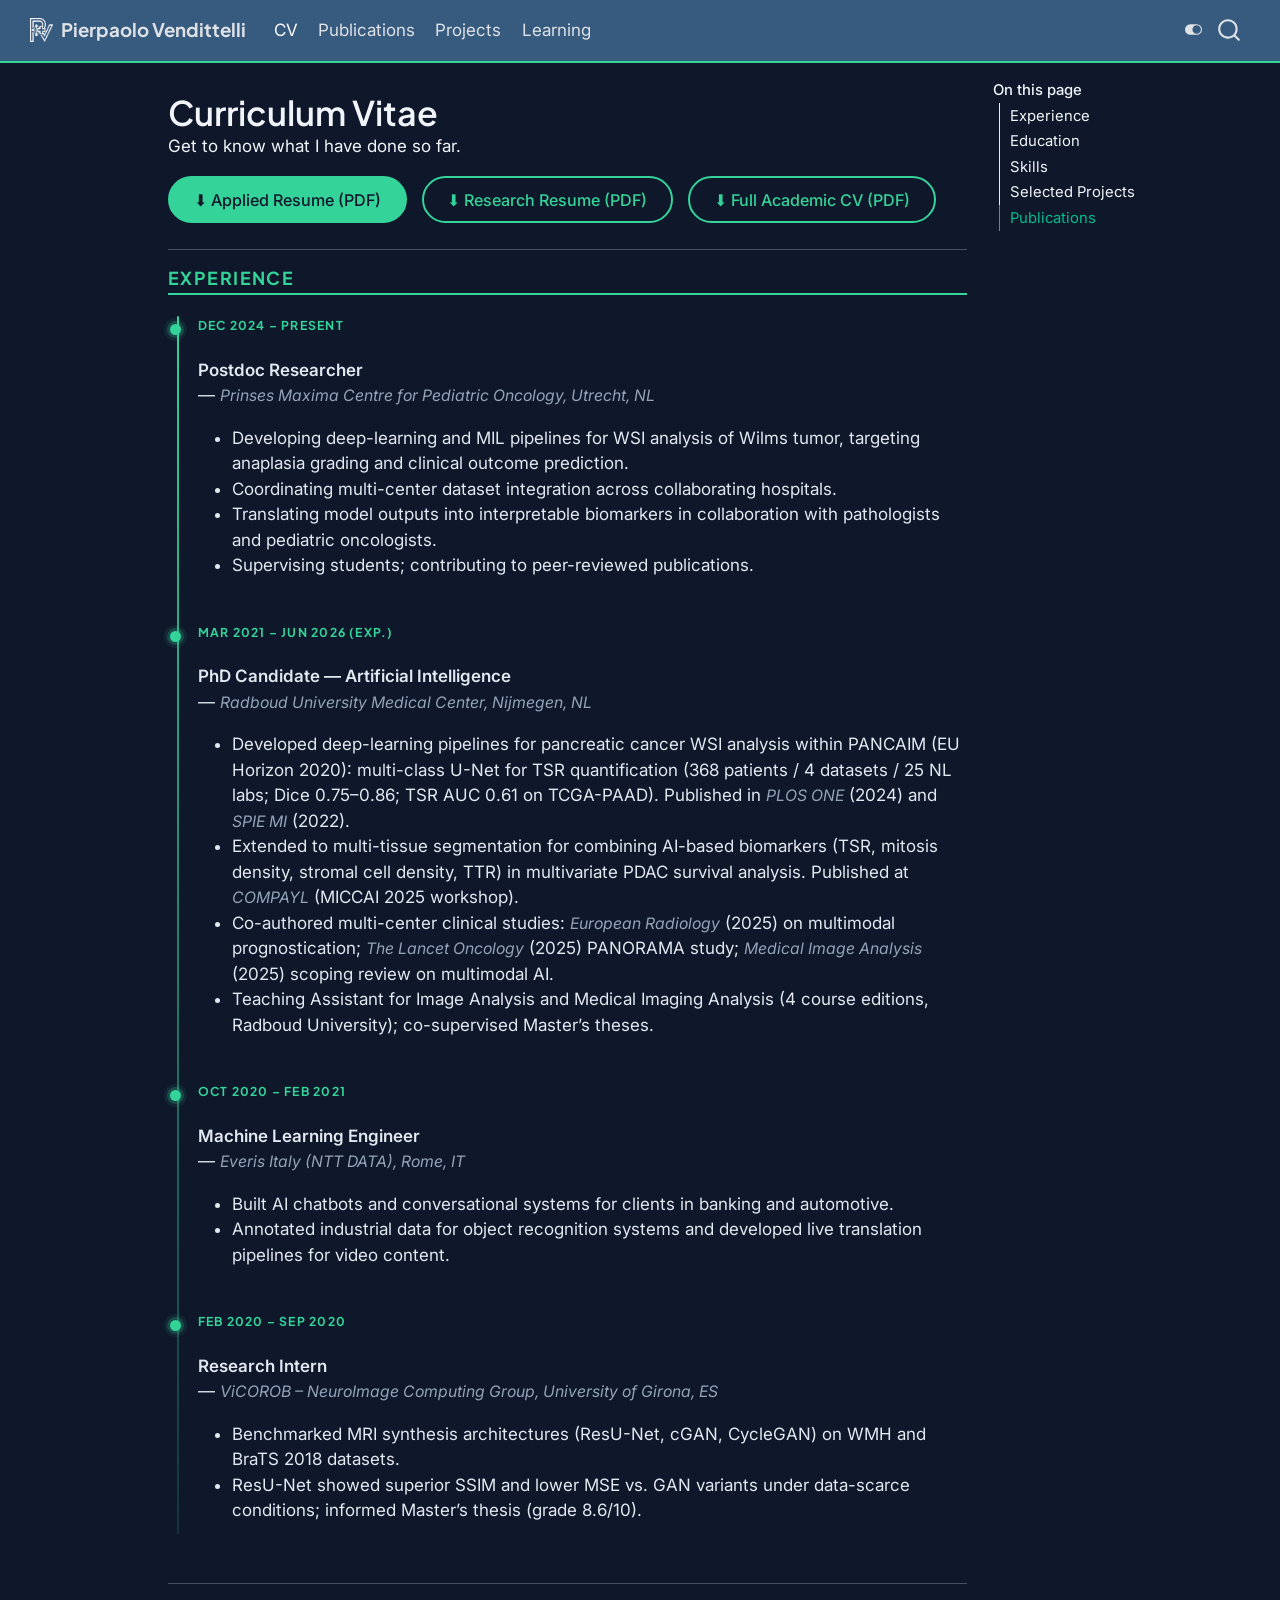
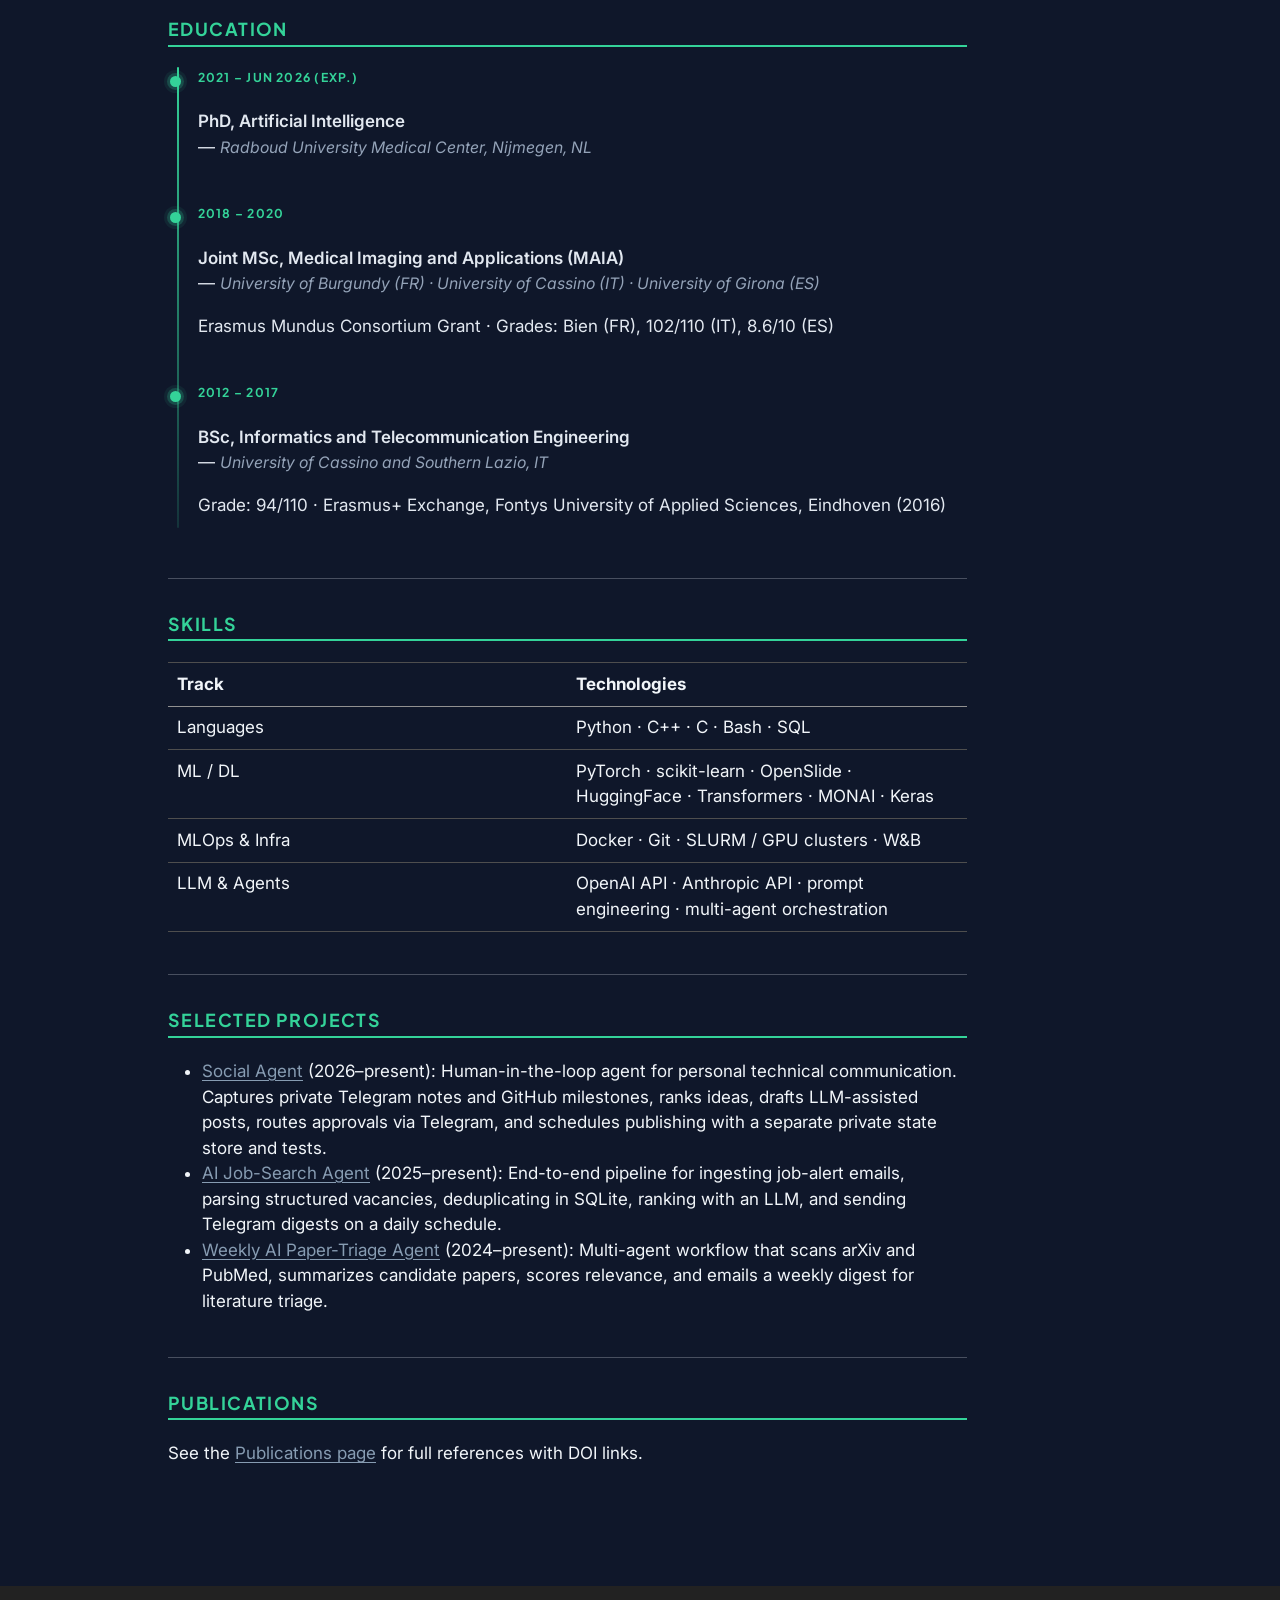
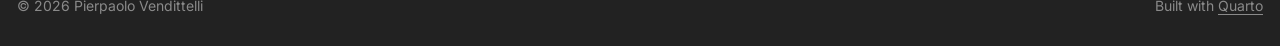
==== commit c001c805: "Built site for gh-pages" ====
--- a/cv.html
+++ b/cv.html
@@ -6,7 +6,7 @@
 
 <meta name="viewport" content="width=device-width, initial-scale=1.0, user-scalable=yes">
 
-<meta name="description" content="Curriculum vitae of Pierpaolo Vendittelli, postdoctoral researcher in medical AI and computational pathology.">
+<meta name="description" content="Get to know what I have done so far.">
 
 <title>Curriculum Vitae – Pierpaolo Vendittelli</title>
 <style>
@@ -123,10 +123,10 @@
 
 <link rel="stylesheet" href="styles.css">
 <meta property="og:title" content="Curriculum Vitae – Pierpaolo Vendittelli">
-<meta property="og:description" content="Curriculum vitae of Pierpaolo Vendittelli, postdoctoral researcher in medical AI and computational pathology.">
+<meta property="og:description" content="Get to know what I have done so far.">
 <meta property="og:site_name" content="Pierpaolo Vendittelli">
 <meta name="twitter:title" content="Curriculum Vitae – Pierpaolo Vendittelli">
-<meta name="twitter:description" content="Curriculum vitae of Pierpaolo Vendittelli, postdoctoral researcher in medical AI and computational pathology.">
+<meta name="twitter:description" content="Get to know what I have done so far.">
 <meta name="twitter:card" content="summary">
 <link rel="canonical" href="https://pierpaolov.github.io/cv.html">
 </head>
@@ -350,6 +350,7 @@
   <li><a href="#experience" id="toc-experience" class="nav-link active" data-scroll-target="#experience">Experience</a></li>
   <li><a href="#education" id="toc-education" class="nav-link" data-scroll-target="#education">Education</a></li>
   <li><a href="#skills" id="toc-skills" class="nav-link" data-scroll-target="#skills">Skills</a></li>
+  <li><a href="#selected-projects" id="toc-selected-projects" class="nav-link" data-scroll-target="#selected-projects">Selected Projects</a></li>
   <li><a href="#publications" id="toc-publications" class="nav-link" data-scroll-target="#publications">Publications</a></li>
   </ul>
 </nav>
@@ -365,7 +366,7 @@
 
 <div>
   <div class="description">
-    Curriculum vitae of Pierpaolo Vendittelli, postdoctoral researcher in medical AI and computational pathology.
+    Get to know what I have done so far.
   </div>
 </div>
 
@@ -407,7 +408,7 @@
 <p>Mar 2021 – Jun 2026 (exp.)</p>
 </div>
 <div class="cv-content">
-<p><strong>PhD Candidate — AI for Digital Pathology</strong> — <em>Radboud University Medical Center, Nijmegen, NL</em></p>
+<p><strong>PhD Candidate — Artificial Intelligence</strong> — <em>Radboud University Medical Center, Nijmegen, NL</em></p>
 <ul>
 <li>Developed deep-learning pipelines for pancreatic cancer WSI analysis within PANCAIM (EU Horizon 2020): multi-class U-Net for TSR quantification (368 patients / 4 datasets / 25 NL labs; Dice 0.75–0.86; TSR AUC 0.61 on TCGA-PAAD). Published in <em>PLOS ONE</em> (2024) and <em>SPIE MI</em> (2022).</li>
 <li>Extended to multi-tissue segmentation for combining AI-based biomarkers (TSR, mitosis density, stromal cell density, TTR) in multivariate PDAC survival analysis. Published at <em>COMPAYL</em> (MICCAI 2025 workshop).</li>
@@ -449,7 +450,7 @@
 <p>2021 – Jun 2026 (exp.)</p>
 </div>
 <div class="cv-content">
-<p><strong>PhD, AI for Digital Pathology</strong> — <em>Radboud University Medical Center, Nijmegen, NL</em></p>
+<p><strong>PhD, Artificial Intelligence</strong> — <em>Radboud University Medical Center, Nijmegen, NL</em></p>
 </div>
 </div>
 <div class="cv-entry">
@@ -492,11 +493,11 @@
 </tr>
 <tr class="even">
 <td>ML / DL</td>
-<td>PyTorch · scikit-learn · HuggingFace · Transformers · MONAI · Keras</td>
+<td>PyTorch · scikit-learn · OpenSlide · HuggingFace · Transformers · MONAI · Keras</td>
 </tr>
 <tr class="odd">
 <td>MLOps &amp; Infra</td>
-<td>Docker · Git · SLURM / GPU clusters · OpenSlide · W&amp;B</td>
+<td>Docker · Git · SLURM / GPU clusters · W&amp;B</td>
 </tr>
 <tr class="even">
 <td>LLM &amp; Agents</td>
@@ -504,6 +505,15 @@
 </tr>
 </tbody>
 </table>
+</section>
+<hr>
+<section id="selected-projects" class="level2 cv-section">
+<h2 class="anchored" data-anchor-id="selected-projects">Selected Projects</h2>
+<ul>
+<li><strong><a href="https://github.com/PierpaoloV/social-agent">Social Agent</a></strong> (2026–present): Human-in-the-loop agent for personal technical communication. Captures private Telegram notes and GitHub milestones, ranks ideas, drafts LLM-assisted posts, routes approvals via Telegram, and schedules publishing with a separate private state store and tests.</li>
+<li><strong><a href="https://github.com/PierpaoloV/job-agent">AI Job-Search Agent</a></strong> (2025–present): End-to-end pipeline for ingesting job-alert emails, parsing structured vacancies, deduplicating in SQLite, ranking with an LLM, and sending Telegram digests on a daily schedule.</li>
+<li><strong><a href="https://github.com/PierpaoloV/weekly_ai_paper">Weekly AI Paper-Triage Agent</a></strong> (2024–present): Multi-agent workflow that scans arXiv and PubMed, summarizes candidate papers, scores relevance, and emails a weekly digest for literature triage.</li>
+</ul>
 </section>
 <hr>
 <section id="publications" class="level2 cv-section">
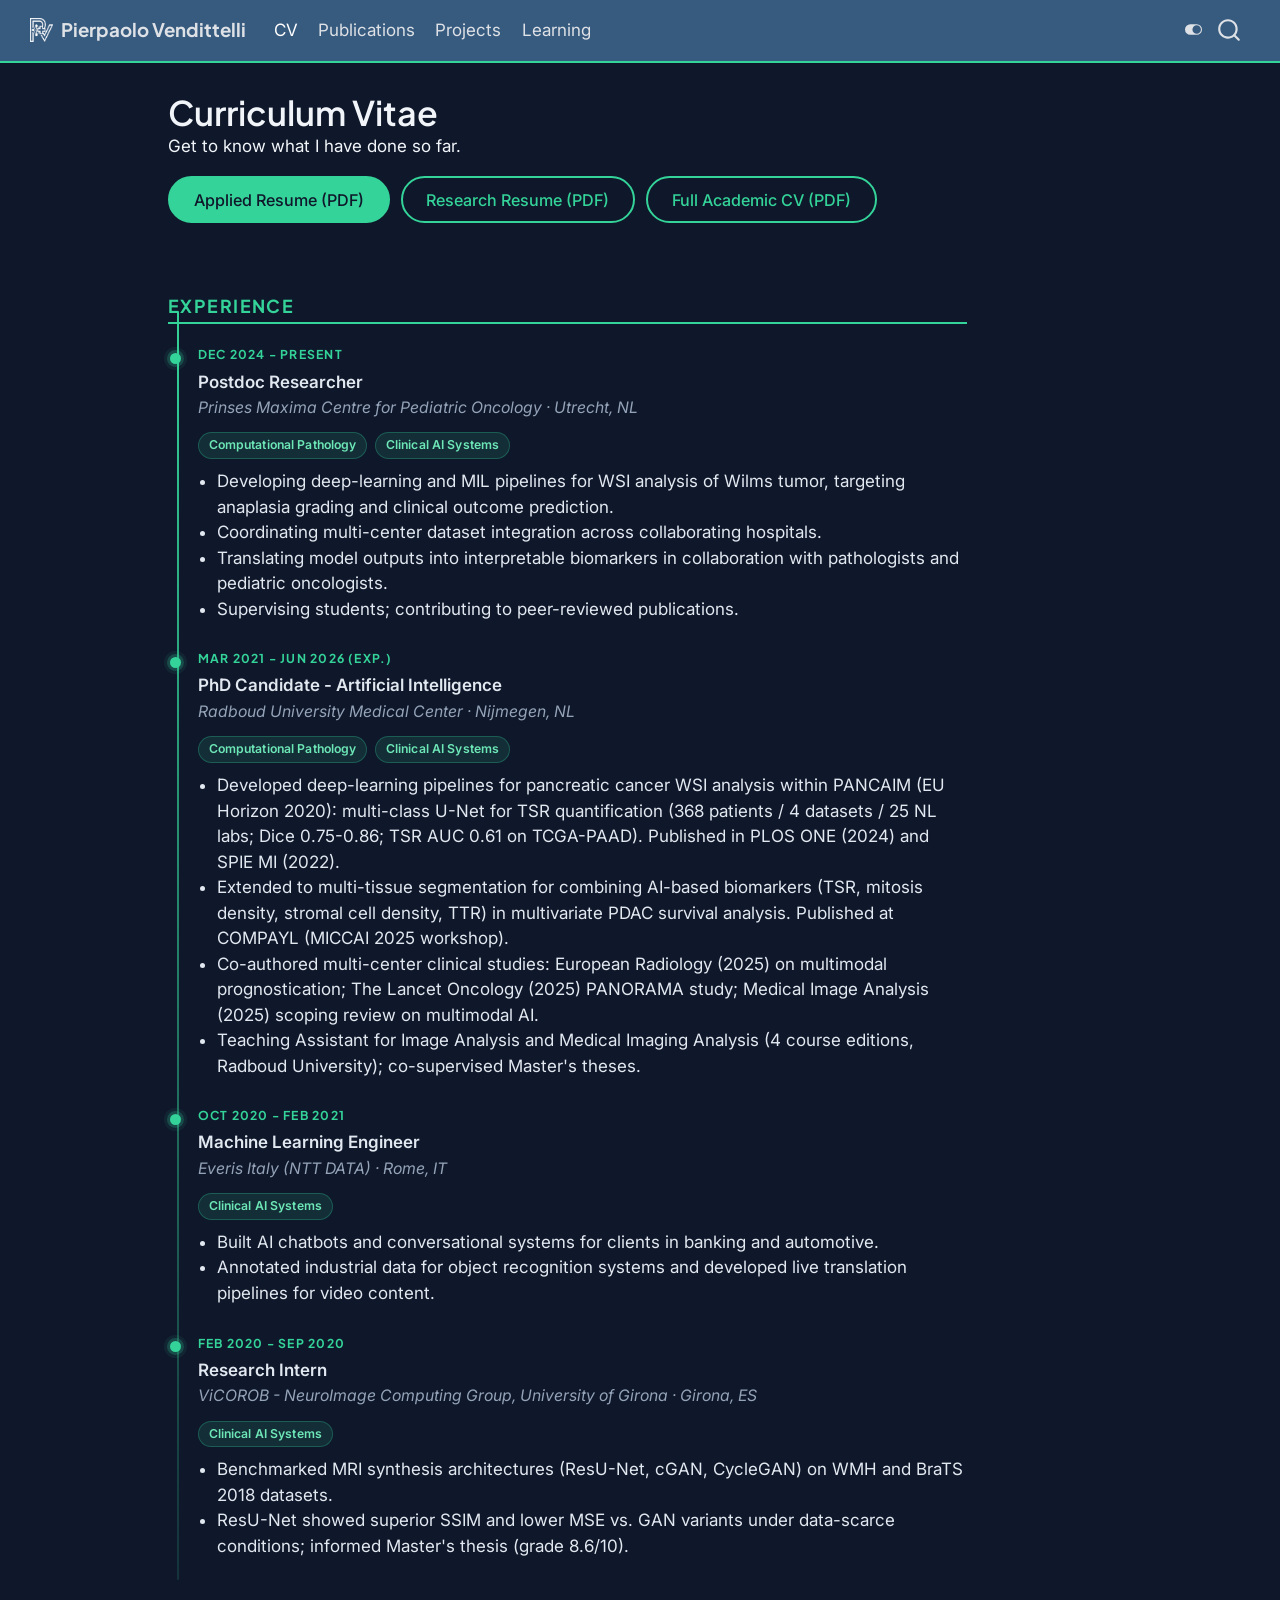
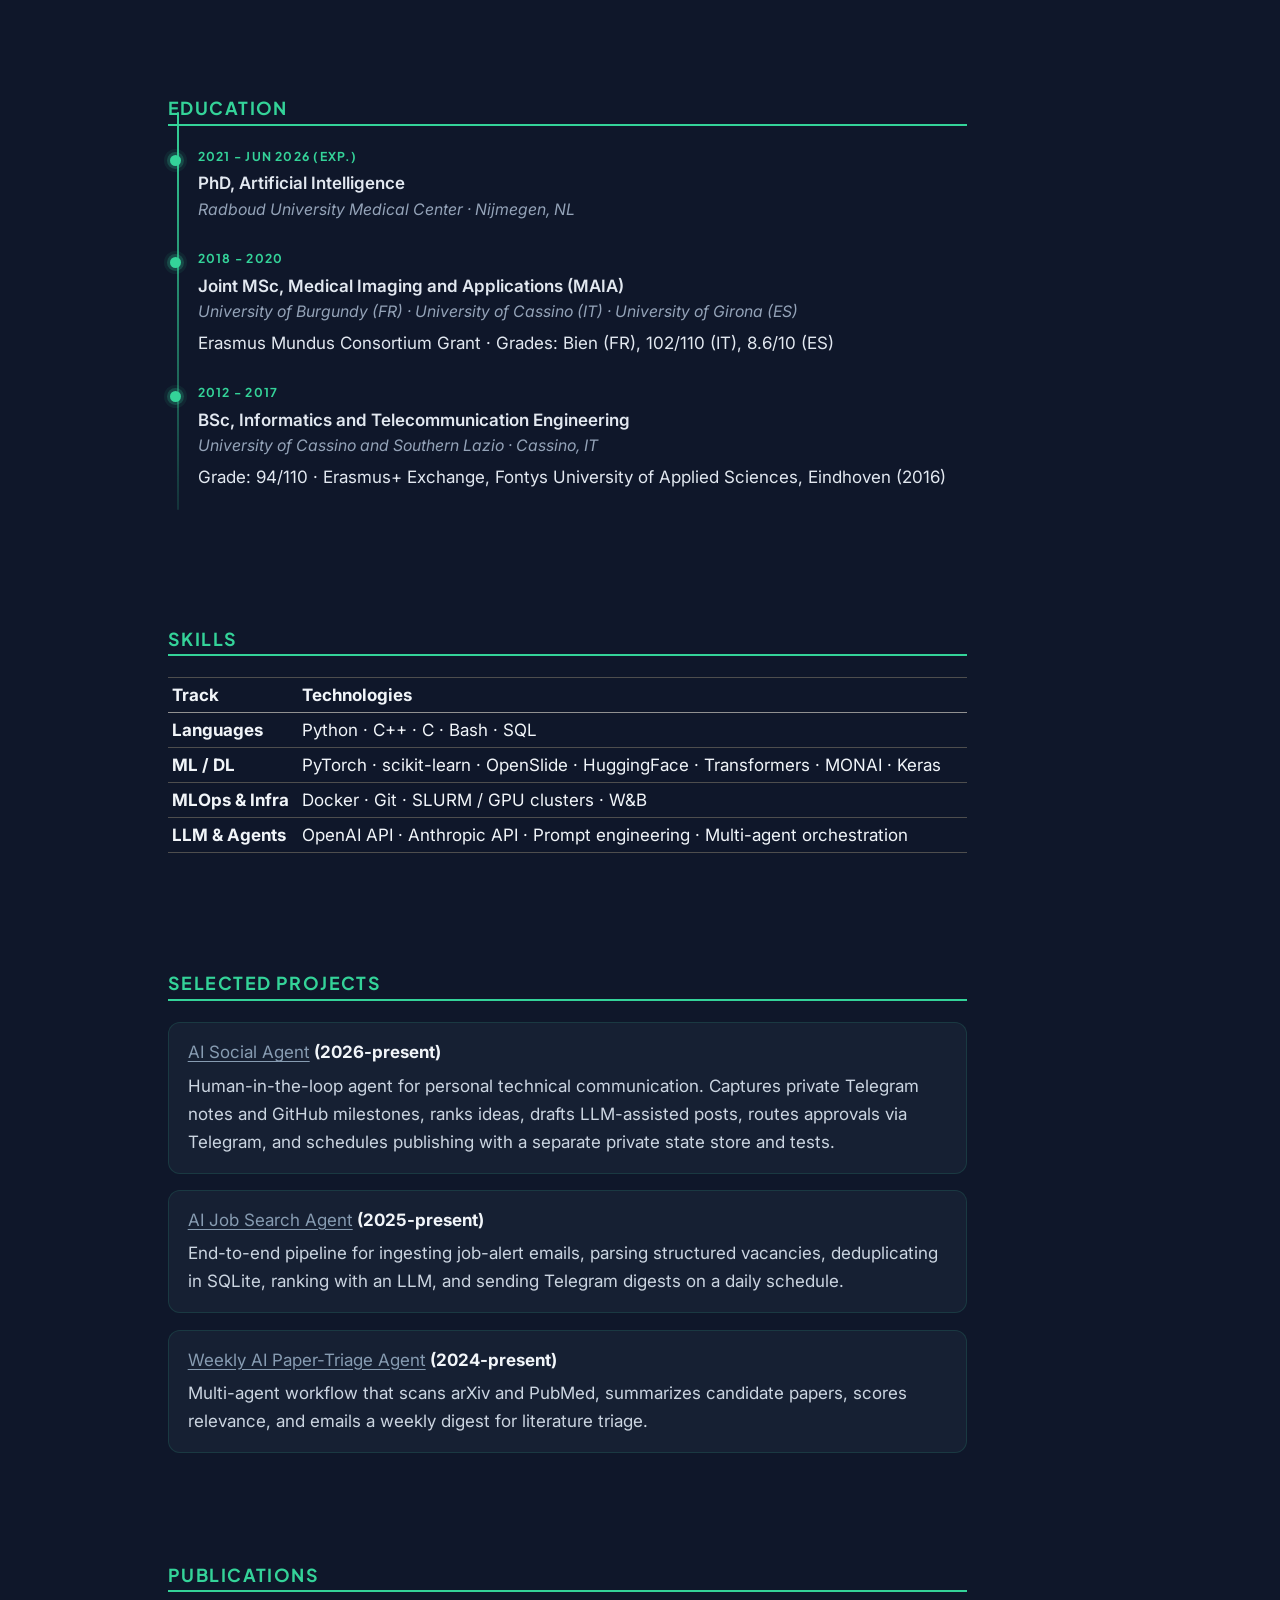
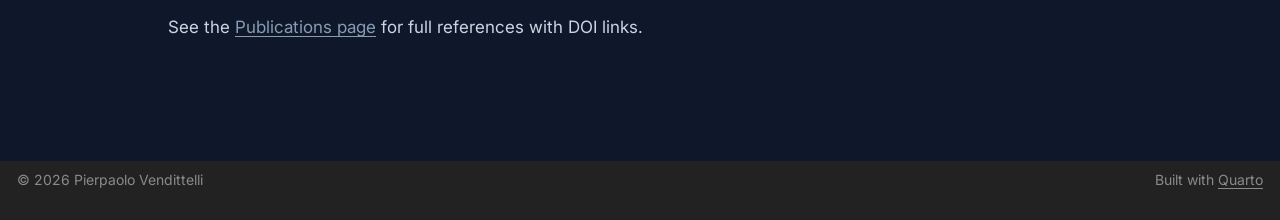
==== commit 1666344c: "Built site for gh-pages" ====
--- a/cv.html
+++ b/cv.html
@@ -92,33 +92,7 @@
 <link rel="preconnect" href="https://fonts.googleapis.com">
 <link rel="preconnect" href="https://fonts.gstatic.com" crossorigin="">
 <link href="https://fonts.googleapis.com/css2?family=Inter:wght@300;400;500;600&amp;family=Plus+Jakarta+Sans:wght@400;500;600;700&amp;family=Roboto+Mono:wght@400;500&amp;display=swap" rel="stylesheet">
-<script>
-(function () {
-  var root = document.documentElement;
-  var syncThemeAttribute = function () {
-    var body = document.body;
-    if (body) {
-      root.setAttribute('data-bs-theme', body.classList.contains('quarto-dark') ? 'dark' : 'light');
-      return;
-    }
-    var stored = localStorage.getItem('quarto-color-scheme');
-    if (!stored) {
-      localStorage.setItem('quarto-color-scheme', 'alternate');
-      stored = 'alternate';
-    }
-    root.setAttribute('data-bs-theme', stored === 'alternate' ? 'dark' : 'light');
-  };
-
-  syncThemeAttribute();
-
-  document.addEventListener('DOMContentLoaded', function () {
-    syncThemeAttribute();
-    if (!document.body) return;
-    var observer = new MutationObserver(syncThemeAttribute);
-    observer.observe(document.body, { attributes: true, attributeFilter: ['class'] });
-  });
-})();
-</script>
+<script src="assets/js/theme.js"></script>
 
 
 <link rel="stylesheet" href="styles.css">
@@ -342,18 +316,8 @@
 <div id="quarto-content" class="quarto-container page-columns page-rows-contents page-layout-article page-navbar">
 <!-- sidebar -->
 <!-- margin-sidebar -->
-    <div id="quarto-margin-sidebar" class="sidebar margin-sidebar">
-        <nav id="TOC" role="doc-toc" class="toc-active">
-    <h2 id="toc-title">On this page</h2>
-   
-  <ul class="collapse">
-  <li><a href="#experience" id="toc-experience" class="nav-link active" data-scroll-target="#experience">Experience</a></li>
-  <li><a href="#education" id="toc-education" class="nav-link" data-scroll-target="#education">Education</a></li>
-  <li><a href="#skills" id="toc-skills" class="nav-link" data-scroll-target="#skills">Skills</a></li>
-  <li><a href="#selected-projects" id="toc-selected-projects" class="nav-link" data-scroll-target="#selected-projects">Selected Projects</a></li>
-  <li><a href="#publications" id="toc-publications" class="nav-link" data-scroll-target="#publications">Publications</a></li>
-  </ul>
-</nav>
+    <div id="quarto-margin-sidebar" class="sidebar margin-sidebar zindex-bottom">
+        
     </div>
 <!-- main -->
 <main class="content" id="quarto-document-content">
@@ -383,143 +347,10 @@
 </header>
 
 
-<div style="margin-bottom:1.5rem;">
-<p><a class="btn-primary-custom" href="https://github.com/PierpaoloV/cv/releases/latest/download/resume-applied.pdf" target="_blank">⬇ Applied Resume (PDF)</a> &nbsp; <a class="btn-secondary-custom" href="https://github.com/PierpaoloV/cv/releases/latest/download/resume-research.pdf" target="_blank">⬇ Research Resume (PDF)</a> &nbsp; <a class="btn-secondary-custom" href="https://github.com/PierpaoloV/cv/releases/latest/download/cv.pdf" target="_blank">⬇ Full Academic CV (PDF)</a></p>
+<div id="cv-root">
+
 </div>
-<hr>
-<section id="experience" class="level2 cv-section">
-<h2 class="anchored" data-anchor-id="experience">Experience</h2>
-<div class="cv-entry">
-<div class="cv-date">
-<p>Dec 2024 – Present</p>
-</div>
-<div class="cv-content">
-<p><strong>Postdoc Researcher</strong> — <em>Prinses Maxima Centre for Pediatric Oncology, Utrecht, NL</em></p>
-<ul>
-<li>Developing deep-learning and MIL pipelines for WSI analysis of Wilms tumor, targeting anaplasia grading and clinical outcome prediction.</li>
-<li>Coordinating multi-center dataset integration across collaborating hospitals.</li>
-<li>Translating model outputs into interpretable biomarkers in collaboration with pathologists and pediatric oncologists.</li>
-<li>Supervising students; contributing to peer-reviewed publications.</li>
-</ul>
-</div>
-</div>
-<div class="cv-entry">
-<div class="cv-date">
-<p>Mar 2021 – Jun 2026 (exp.)</p>
-</div>
-<div class="cv-content">
-<p><strong>PhD Candidate — Artificial Intelligence</strong> — <em>Radboud University Medical Center, Nijmegen, NL</em></p>
-<ul>
-<li>Developed deep-learning pipelines for pancreatic cancer WSI analysis within PANCAIM (EU Horizon 2020): multi-class U-Net for TSR quantification (368 patients / 4 datasets / 25 NL labs; Dice 0.75–0.86; TSR AUC 0.61 on TCGA-PAAD). Published in <em>PLOS ONE</em> (2024) and <em>SPIE MI</em> (2022).</li>
-<li>Extended to multi-tissue segmentation for combining AI-based biomarkers (TSR, mitosis density, stromal cell density, TTR) in multivariate PDAC survival analysis. Published at <em>COMPAYL</em> (MICCAI 2025 workshop).</li>
-<li>Co-authored multi-center clinical studies: <em>European Radiology</em> (2025) on multimodal prognostication; <em>The Lancet Oncology</em> (2025) PANORAMA study; <em>Medical Image Analysis</em> (2025) scoping review on multimodal AI.</li>
-<li>Teaching Assistant for Image Analysis and Medical Imaging Analysis (4 course editions, Radboud University); co-supervised Master’s theses.</li>
-</ul>
-</div>
-</div>
-<div class="cv-entry">
-<div class="cv-date">
-<p>Oct 2020 – Feb 2021</p>
-</div>
-<div class="cv-content">
-<p><strong>Machine Learning Engineer</strong> — <em>Everis Italy (NTT DATA), Rome, IT</em></p>
-<ul>
-<li>Built AI chatbots and conversational systems for clients in banking and automotive.</li>
-<li>Annotated industrial data for object recognition systems and developed live translation pipelines for video content.</li>
-</ul>
-</div>
-</div>
-<div class="cv-entry">
-<div class="cv-date">
-<p>Feb 2020 – Sep 2020</p>
-</div>
-<div class="cv-content">
-<p><strong>Research Intern</strong> — <em>ViCOROB – NeuroImage Computing Group, University of Girona, ES</em></p>
-<ul>
-<li>Benchmarked MRI synthesis architectures (ResU-Net, cGAN, CycleGAN) on WMH and BraTS 2018 datasets.</li>
-<li>ResU-Net showed superior SSIM and lower MSE vs.&nbsp;GAN variants under data-scarce conditions; informed Master’s thesis (grade 8.6/10).</li>
-</ul>
-</div>
-</div>
-</section>
-<hr>
-<section id="education" class="level2 cv-section">
-<h2 class="anchored" data-anchor-id="education">Education</h2>
-<div class="cv-entry">
-<div class="cv-date">
-<p>2021 – Jun 2026 (exp.)</p>
-</div>
-<div class="cv-content">
-<p><strong>PhD, Artificial Intelligence</strong> — <em>Radboud University Medical Center, Nijmegen, NL</em></p>
-</div>
-</div>
-<div class="cv-entry">
-<div class="cv-date">
-<p>2018 – 2020</p>
-</div>
-<div class="cv-content">
-<p><strong>Joint MSc, Medical Imaging and Applications (MAIA)</strong> — <em>University of Burgundy (FR) · University of Cassino (IT) · University of Girona (ES)</em></p>
-<p>Erasmus Mundus Consortium Grant · Grades: Bien (FR), 102/110 (IT), 8.6/10 (ES)</p>
-</div>
-</div>
-<div class="cv-entry">
-<div class="cv-date">
-<p>2012 – 2017</p>
-</div>
-<div class="cv-content">
-<p><strong>BSc, Informatics and Telecommunication Engineering</strong> — <em>University of Cassino and Southern Lazio, IT</em></p>
-<p>Grade: 94/110 · Erasmus+ Exchange, Fontys University of Applied Sciences, Eindhoven (2016)</p>
-</div>
-</div>
-</section>
-<hr>
-<section id="skills" class="level2 cv-section">
-<h2 class="anchored" data-anchor-id="skills">Skills</h2>
-<table class="caption-top table">
-<colgroup>
-<col style="width: 50%">
-<col style="width: 50%">
-</colgroup>
-<thead>
-<tr class="header">
-<th>Track</th>
-<th>Technologies</th>
-</tr>
-</thead>
-<tbody>
-<tr class="odd">
-<td>Languages</td>
-<td>Python · C++ · C · Bash · SQL</td>
-</tr>
-<tr class="even">
-<td>ML / DL</td>
-<td>PyTorch · scikit-learn · OpenSlide · HuggingFace · Transformers · MONAI · Keras</td>
-</tr>
-<tr class="odd">
-<td>MLOps &amp; Infra</td>
-<td>Docker · Git · SLURM / GPU clusters · W&amp;B</td>
-</tr>
-<tr class="even">
-<td>LLM &amp; Agents</td>
-<td>OpenAI API · Anthropic API · prompt engineering · multi-agent orchestration</td>
-</tr>
-</tbody>
-</table>
-</section>
-<hr>
-<section id="selected-projects" class="level2 cv-section">
-<h2 class="anchored" data-anchor-id="selected-projects">Selected Projects</h2>
-<ul>
-<li><strong><a href="https://github.com/PierpaoloV/social-agent">Social Agent</a></strong> (2026–present): Human-in-the-loop agent for personal technical communication. Captures private Telegram notes and GitHub milestones, ranks ideas, drafts LLM-assisted posts, routes approvals via Telegram, and schedules publishing with a separate private state store and tests.</li>
-<li><strong><a href="https://github.com/PierpaoloV/job-agent">AI Job-Search Agent</a></strong> (2025–present): End-to-end pipeline for ingesting job-alert emails, parsing structured vacancies, deduplicating in SQLite, ranking with an LLM, and sending Telegram digests on a daily schedule.</li>
-<li><strong><a href="https://github.com/PierpaoloV/weekly_ai_paper">Weekly AI Paper-Triage Agent</a></strong> (2024–present): Multi-agent workflow that scans arXiv and PubMed, summarizes candidate papers, scores relevance, and emails a weekly digest for literature triage.</li>
-</ul>
-</section>
-<hr>
-<section id="publications" class="level2 cv-section">
-<h2 class="anchored" data-anchor-id="publications">Publications</h2>
-<p>See the <a href="./publications.html">Publications page</a> for full references with DOI links.</p>
-</section>
+<script type="module" src="assets/js/pages/cv.js"></script>
 
 
 
--- a/styles.css
+++ b/styles.css
@@ -1,7 +1,7 @@
 /* ─── Learning page theme variables ───────────────────────────────────────── */
-/* CSS custom properties consumed by learning.qmd's inline styles.
+/* CSS custom properties consumed by the learning dashboard module.
    Both the light defaults (:root) and dark overrides live in one place so the
-   OJS-generated HTML adapts to theme without hardcoded hex values bleeding in. */
+   rendered HTML adapts to theme without hardcoded hex values bleeding in. */
 
 :root {
   --lp-panel-bg: #ffffff;
@@ -136,6 +136,10 @@
   color: #374151;
 }
 
+.hero-open-to {
+  margin-top: 0.4rem;
+}
+
 /* ─── Profile photo ───────────────────────────────────────────────────────── */
 
 .profile-photo {
@@ -247,6 +251,77 @@
   transform: translateY(-2px);
   box-shadow: 0 6px 16px rgba(5, 150, 105, 0.28);
   text-decoration: none;
+}
+
+/* ─── Shared page modules ─────────────────────────────────────────────────── */
+
+.site-shell {
+  width: 100%;
+}
+
+.section-stack {
+  display: grid;
+  gap: 2rem;
+}
+
+.page-section {
+  padding: 2.2rem 0 0;
+}
+
+.section-heading {
+  margin: 0 0 1.4rem;
+  font-family: 'Plus Jakarta Sans', sans-serif;
+  font-size: 1.5rem;
+  font-weight: 700;
+  letter-spacing: -0.02em;
+  color: #1e293b;
+}
+
+.loading-state,
+.error-state {
+  margin: 0;
+  padding: 1rem 0;
+  color: #64748b;
+  font-size: 0.98rem;
+}
+
+.resume-links,
+.record-actions {
+  display: flex;
+  gap: 0.65rem;
+  flex-wrap: wrap;
+  align-items: center;
+}
+
+.resume-links {
+  margin-bottom: 0.25rem;
+}
+
+.record-taxonomy {
+  display: flex;
+  flex-wrap: wrap;
+  gap: 0.45rem;
+  margin: 0.8rem 0 0.35rem;
+}
+
+.topic-badge {
+  display: inline-flex;
+  align-items: center;
+  border-radius: 999px;
+  background: #ecfdf5;
+  color: #065f46;
+  border: 1px solid rgba(5, 150, 105, 0.18);
+  padding: 0.18rem 0.58rem;
+  font-size: 0.72rem;
+  font-weight: 600;
+  letter-spacing: 0.01em;
+}
+
+.record-tech {
+  margin: 0.75rem 0 0;
+  font-size: 0.88rem;
+  line-height: 1.6;
+  color: #475569;
 }
 
 /* ─── Section cards ───────────────────────────────────────────────────────── */
@@ -465,6 +540,14 @@
 .pub-summary p { margin: 0 0 0.35rem; }
 .pub-summary p:last-child { margin-bottom: 0; }
 
+.pub-meta p {
+  margin: 0 0 0.7rem;
+}
+
+.pub-meta p:last-child {
+  margin-bottom: 0;
+}
+
 /* ─── CV page ─────────────────────────────────────────────────────────────── */
 /* Timeline layout: any .cv-section containing .cv-entry rows gets a vertical
    rail on the left with circular markers at each entry. Sections without
@@ -551,9 +634,304 @@
   font-weight: 600;
 }
 
+.cv-content p {
+  margin: 0.35rem 0 0;
+}
+
+.cv-content ul {
+  margin: 0.6rem 0 0;
+  padding-left: 1.15rem;
+}
+
 .cv-content em {
   color: #475569;
   font-size: 0.93rem;
+}
+
+.cv-focus-areas {
+  display: flex;
+  flex-wrap: wrap;
+  gap: 0.45rem;
+  margin: 0.7rem 0 0.2rem;
+}
+
+.cv-skills-table {
+  margin-bottom: 0;
+}
+
+.cv-project-list {
+  list-style: none;
+  padding: 0;
+  margin: 0;
+  display: grid;
+  gap: 0.95rem;
+}
+
+.cv-project-item {
+  border: 1px solid #e2e8f0;
+  border-radius: 12px;
+  background: #f8fafc;
+  padding: 1rem 1.1rem;
+}
+
+.cv-project-item strong {
+  display: block;
+  margin-bottom: 0.35rem;
+}
+
+.cv-project-item p,
+.cv-note {
+  margin: 0;
+  color: #475569;
+  line-height: 1.65;
+}
+
+/* ─── Learning dashboard ─────────────────────────────────────────────────── */
+
+.learning-shell {
+  max-width: 860px;
+  margin: 0 auto;
+}
+
+.learning-panel {
+  background: var(--lp-panel-bg);
+  border: 1px solid var(--lp-border);
+  border-radius: 14px;
+  padding: 1.5rem 1.75rem;
+  margin-bottom: 2rem;
+  box-shadow: var(--lp-shadow);
+  backdrop-filter: blur(8px);
+  -webkit-backdrop-filter: blur(8px);
+}
+
+.learning-panel-title {
+  margin: 0 0 1.2rem;
+  font-size: 1rem;
+  font-weight: 700;
+  color: var(--lp-text-soft);
+  text-transform: uppercase;
+  letter-spacing: 0.06em;
+}
+
+.learning-progress-row {
+  margin-bottom: 1.1rem;
+}
+
+.learning-progress-row:last-child {
+  margin-bottom: 0;
+}
+
+.learning-progress-copy {
+  display: flex;
+  justify-content: space-between;
+  gap: 1rem;
+  margin-bottom: 5px;
+}
+
+.learning-progress-label {
+  font-weight: 600;
+  font-size: 0.9rem;
+  color: var(--lp-text);
+}
+
+.learning-progress-meta {
+  color: var(--lp-text-muted);
+  font-size: 0.85rem;
+}
+
+.learning-progress-track {
+  background: var(--lp-progress-bg);
+  border-radius: 999px;
+  height: 13px;
+  overflow: hidden;
+}
+
+.learning-progress-fill {
+  background: linear-gradient(90deg, var(--lp-accent), var(--lp-accent-soft));
+  height: 100%;
+  border-radius: 999px;
+  min-width: 0;
+  transition: width 0.6s ease;
+}
+
+.learning-year summary,
+.learning-month summary,
+.learning-week-summary {
+  cursor: pointer;
+  list-style: none;
+}
+
+.learning-year > summary {
+  font-size: 1.25rem;
+  font-weight: 700;
+  padding: 0.4rem 0;
+}
+
+.learning-year-body {
+  padding-left: 1.25rem;
+  margin-top: 0.5rem;
+}
+
+.learning-month > summary {
+  font-size: 1.05rem;
+  font-weight: 600;
+  padding: 0.35rem 0;
+  color: var(--lp-text-soft);
+}
+
+.learning-month-body {
+  padding-left: 1rem;
+  margin-top: 0.5rem;
+}
+
+.learning-week {
+  margin-bottom: 1rem;
+  border: 1px solid var(--lp-border);
+  border-radius: 10px;
+  overflow: hidden;
+  background: var(--lp-panel-bg);
+}
+
+.learning-week-summary {
+  display: flex;
+  align-items: center;
+  gap: 0.5rem;
+  padding: 0.75rem 1rem;
+  background: var(--lp-panel-soft);
+  color: var(--lp-text);
+  font-size: 0.97rem;
+  font-weight: 600;
+}
+
+.learning-week-meta {
+  margin-left: auto;
+  color: var(--lp-text-muted);
+  font-size: 0.85rem;
+  font-weight: 400;
+}
+
+.learning-week-body {
+  padding: 1rem 1.25rem;
+}
+
+.learning-section-label {
+  margin: 0 0 0.45rem;
+  color: var(--lp-text-faint);
+  text-transform: uppercase;
+  letter-spacing: 0.07em;
+  font-size: 0.78rem;
+  font-weight: 700;
+}
+
+.learning-section-label + .learning-table-wrap,
+.learning-section-label + .learning-copy {
+  margin-bottom: 1.1rem;
+}
+
+.learning-copy {
+  margin: 0;
+  color: var(--lp-text-soft);
+  font-size: 0.86rem;
+  line-height: 1.6;
+}
+
+.learning-table-wrap {
+  overflow-x: auto;
+}
+
+.learning-table {
+  width: 100%;
+  border-collapse: collapse;
+  font-size: 0.86rem;
+  color: var(--lp-text-soft);
+}
+
+.learning-table thead tr {
+  border-bottom: 2px solid var(--lp-border);
+  color: var(--lp-text-muted);
+  font-size: 0.8rem;
+}
+
+.learning-table th,
+.learning-table td {
+  padding: 8px;
+  vertical-align: top;
+}
+
+.learning-table th {
+  font-weight: 600;
+  text-align: left;
+}
+
+.learning-table tbody tr {
+  border-bottom: 1px solid var(--lp-border-soft);
+}
+
+.learning-table a {
+  color: var(--lp-accent);
+  font-weight: 500;
+  text-decoration: none;
+}
+
+.learning-status-cell {
+  text-align: center;
+}
+
+.learning-status-icon {
+  display: inline-flex;
+  align-items: center;
+  justify-content: center;
+  min-width: 1rem;
+  font-size: 1rem;
+}
+
+.learning-status-icon--done {
+  color: #22c55e;
+}
+
+.learning-status-icon--pending {
+  color: var(--lp-status-empty);
+}
+
+.learning-difficulty {
+  display: inline-block;
+  border-radius: 999px;
+  color: white;
+  padding: 1px 8px;
+  font-size: 0.72rem;
+  font-weight: 700;
+}
+
+.learning-difficulty--easy {
+  background: #22c55e;
+}
+
+.learning-difficulty--medium {
+  background: #f59e0b;
+}
+
+.learning-difficulty--hard {
+  background: #ef4444;
+}
+
+.learning-takeaway {
+  margin-top: 4px;
+  color: var(--lp-text-muted);
+  font-size: 0.78rem;
+  font-style: italic;
+  line-height: 1.4;
+}
+
+.learning-grade {
+  display: inline-block;
+  margin-left: 4px;
+  vertical-align: middle;
+  border-radius: 6px;
+  background: var(--lp-accent);
+  color: white;
+  padding: 1px 6px;
+  font-size: 0.72rem;
+  font-weight: 700;
 }
 
 /* ═══════════════════════════════════════════════════════════════════════════
@@ -623,6 +1001,12 @@
   color: #cbd5e1;
 }
 
+[data-bs-theme="dark"] .section-heading,
+[data-bs-theme="dark"] .loading-state,
+[data-bs-theme="dark"] .error-state {
+  color: #cbd5e1;
+}
+
 [data-bs-theme="dark"] .profile-photo {
   border-color: #34d399;
   box-shadow: 0 0 0 6px rgba(52, 211, 153, 0.15), 0 8px 24px rgba(0,0,0,0.4);
@@ -706,6 +1090,12 @@
   border: 1px solid rgba(52, 211, 153, 0.2);
 }
 
+[data-bs-theme="dark"] .topic-badge {
+  background: rgba(52, 211, 153, 0.12);
+  color: #6ee7b7;
+  border-color: rgba(52, 211, 153, 0.28);
+}
+
 [data-bs-theme="dark"] .pub-entry {
   border-bottom-color: #1e293b;
 }
@@ -720,6 +1110,12 @@
 
 [data-bs-theme="dark"] .pub-meta {
   color: #94a3b8;
+}
+
+[data-bs-theme="dark"] .record-tech,
+[data-bs-theme="dark"] .cv-note,
+[data-bs-theme="dark"] .cv-project-item p {
+  color: #cbd5e1;
 }
 
 [data-bs-theme="dark"] .pub-authors { color: #94a3b8; }
@@ -753,6 +1149,11 @@
 
 [data-bs-theme="dark"] .cv-content em {
   color: #94a3b8;
+}
+
+[data-bs-theme="dark"] .cv-project-item {
+  background: rgba(30, 41, 59, 0.55);
+  border-color: rgba(52, 211, 153, 0.14);
 }
 
 [data-bs-theme="dark"] .skill-group-label {
@@ -785,6 +1186,12 @@
   background: rgba(167, 139, 250, 0.14);
   color: #c4b5fd;
   border-color: rgba(167, 139, 250, 0.35);
+}
+
+[data-bs-theme="dark"] .learning-year > summary,
+[data-bs-theme="dark"] .learning-month > summary,
+[data-bs-theme="dark"] .learning-week-summary {
+  color: var(--lp-text);
 }
 
 /* ═══════════════════════════════════════════════════════════════════════════
@@ -878,6 +1285,16 @@
     justify-content: center;
   }
 
+  .learning-progress-copy,
+  .learning-week-summary {
+    flex-direction: column;
+    align-items: flex-start;
+  }
+
+  .learning-week-meta {
+    margin-left: 0;
+  }
+
   .skill-badge { font-size: 0.78rem; padding: 0.15rem 0.5rem; }
 
   .skill-group {
@@ -903,4 +1320,7 @@
   .pub-venue { font-size: 0.78rem; }
   .pub-meta { font-size: 0.85rem; }
   .navbar-brand { font-size: 0.95rem; }
-}
+  .learning-panel {
+    padding: 1.1rem 1rem;
+  }
+}
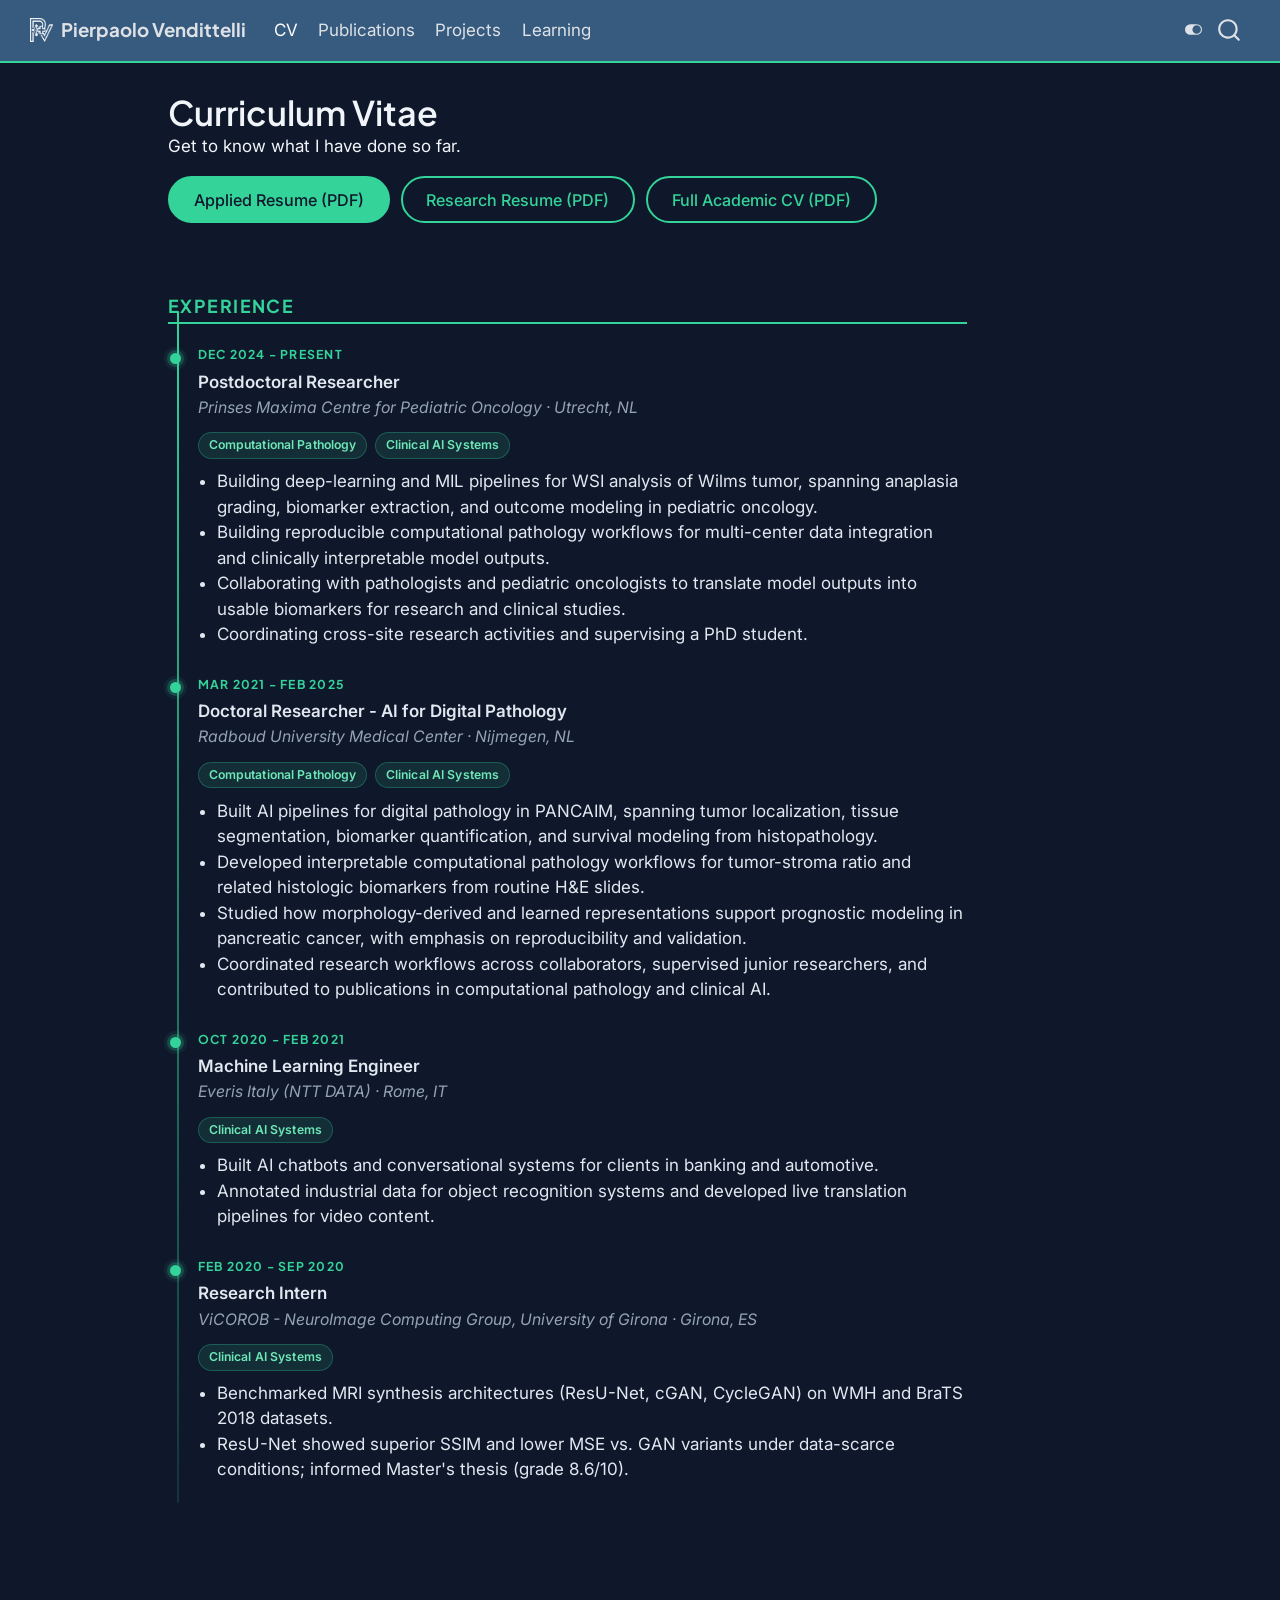
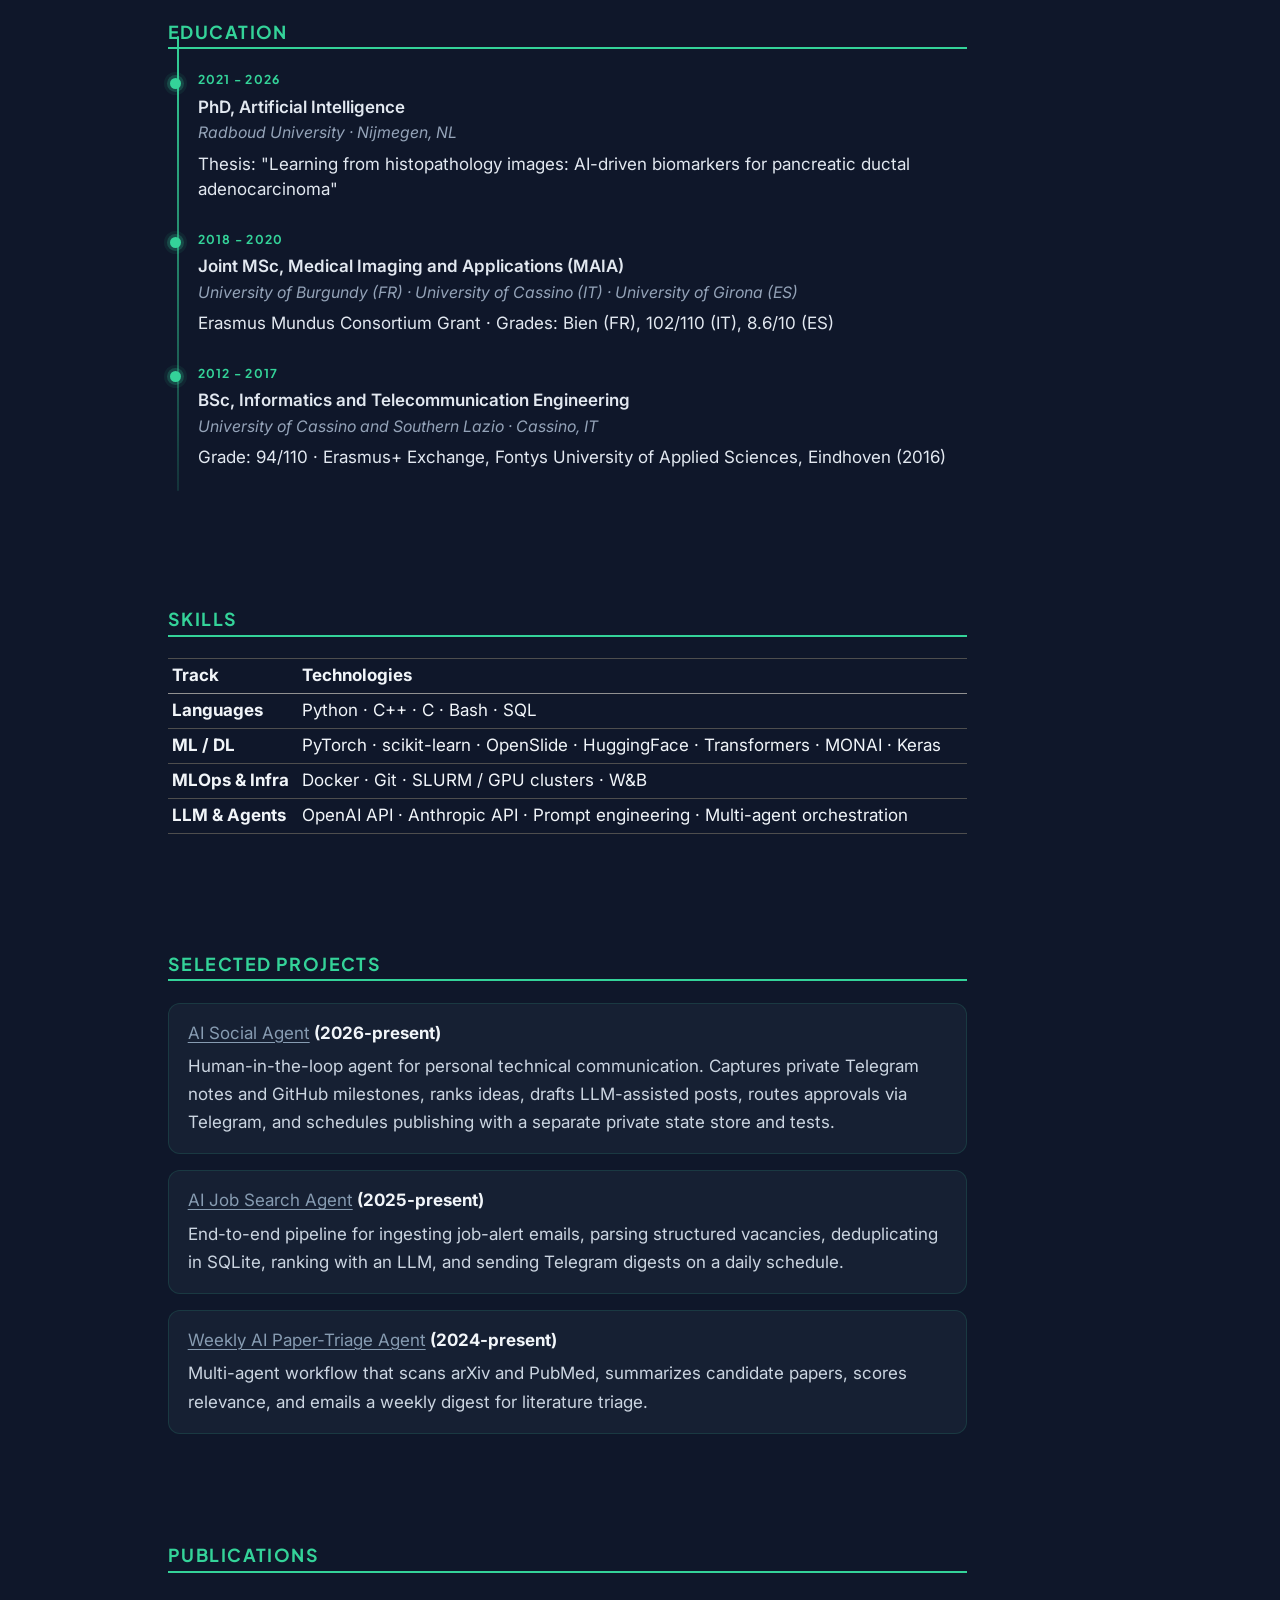
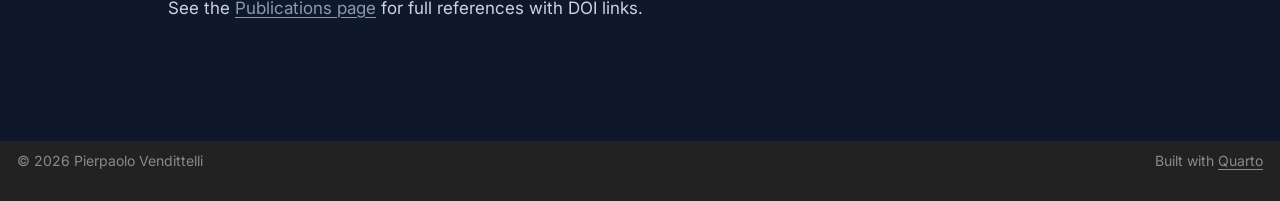
==== commit f0ec0482: "Built site for gh-pages" ====
--- a/cv.html
+++ b/cv.html
@@ -46,9 +46,9 @@
 <link href="site_libs/quarto-html/quarto-syntax-highlighting-7f8f88aac4f3542376d5c11b86a4c14d.css" rel="stylesheet" class="quarto-color-scheme-extra" id="quarto-text-highlighting-styles">
 <script src="site_libs/bootstrap/bootstrap.min.js"></script>
 <link href="site_libs/bootstrap/bootstrap-icons.css" rel="stylesheet">
-<link href="site_libs/bootstrap/bootstrap-4897d45d2f75ed4f519693be625836c5.min.css" rel="stylesheet" append-hash="true" class="quarto-color-scheme" id="quarto-bootstrap" data-mode="light">
-<link href="site_libs/bootstrap/bootstrap-dark-e6ec55d50a8571276e9da61ff62941ed.min.css" rel="stylesheet" append-hash="true" class="quarto-color-scheme quarto-color-alternate" id="quarto-bootstrap" data-mode="dark">
-<link href="site_libs/bootstrap/bootstrap-4897d45d2f75ed4f519693be625836c5.min.css" rel="stylesheet" append-hash="true" class="quarto-color-scheme-extra" id="quarto-bootstrap" data-mode="light">
+<link href="site_libs/bootstrap/bootstrap-bba5ebae505b5c03f3f0d8040a416a6b.min.css" rel="stylesheet" append-hash="true" class="quarto-color-scheme" id="quarto-bootstrap" data-mode="light">
+<link href="site_libs/bootstrap/bootstrap-dark-ef329cdfec84d61f1b09d4029da25417.min.css" rel="stylesheet" append-hash="true" class="quarto-color-scheme quarto-color-alternate" id="quarto-bootstrap" data-mode="dark">
+<link href="site_libs/bootstrap/bootstrap-bba5ebae505b5c03f3f0d8040a416a6b.min.css" rel="stylesheet" append-hash="true" class="quarto-color-scheme-extra" id="quarto-bootstrap" data-mode="light">
 <script id="quarto-search-options" type="application/json">{
   "location": "navbar",
   "copy-button": false,
